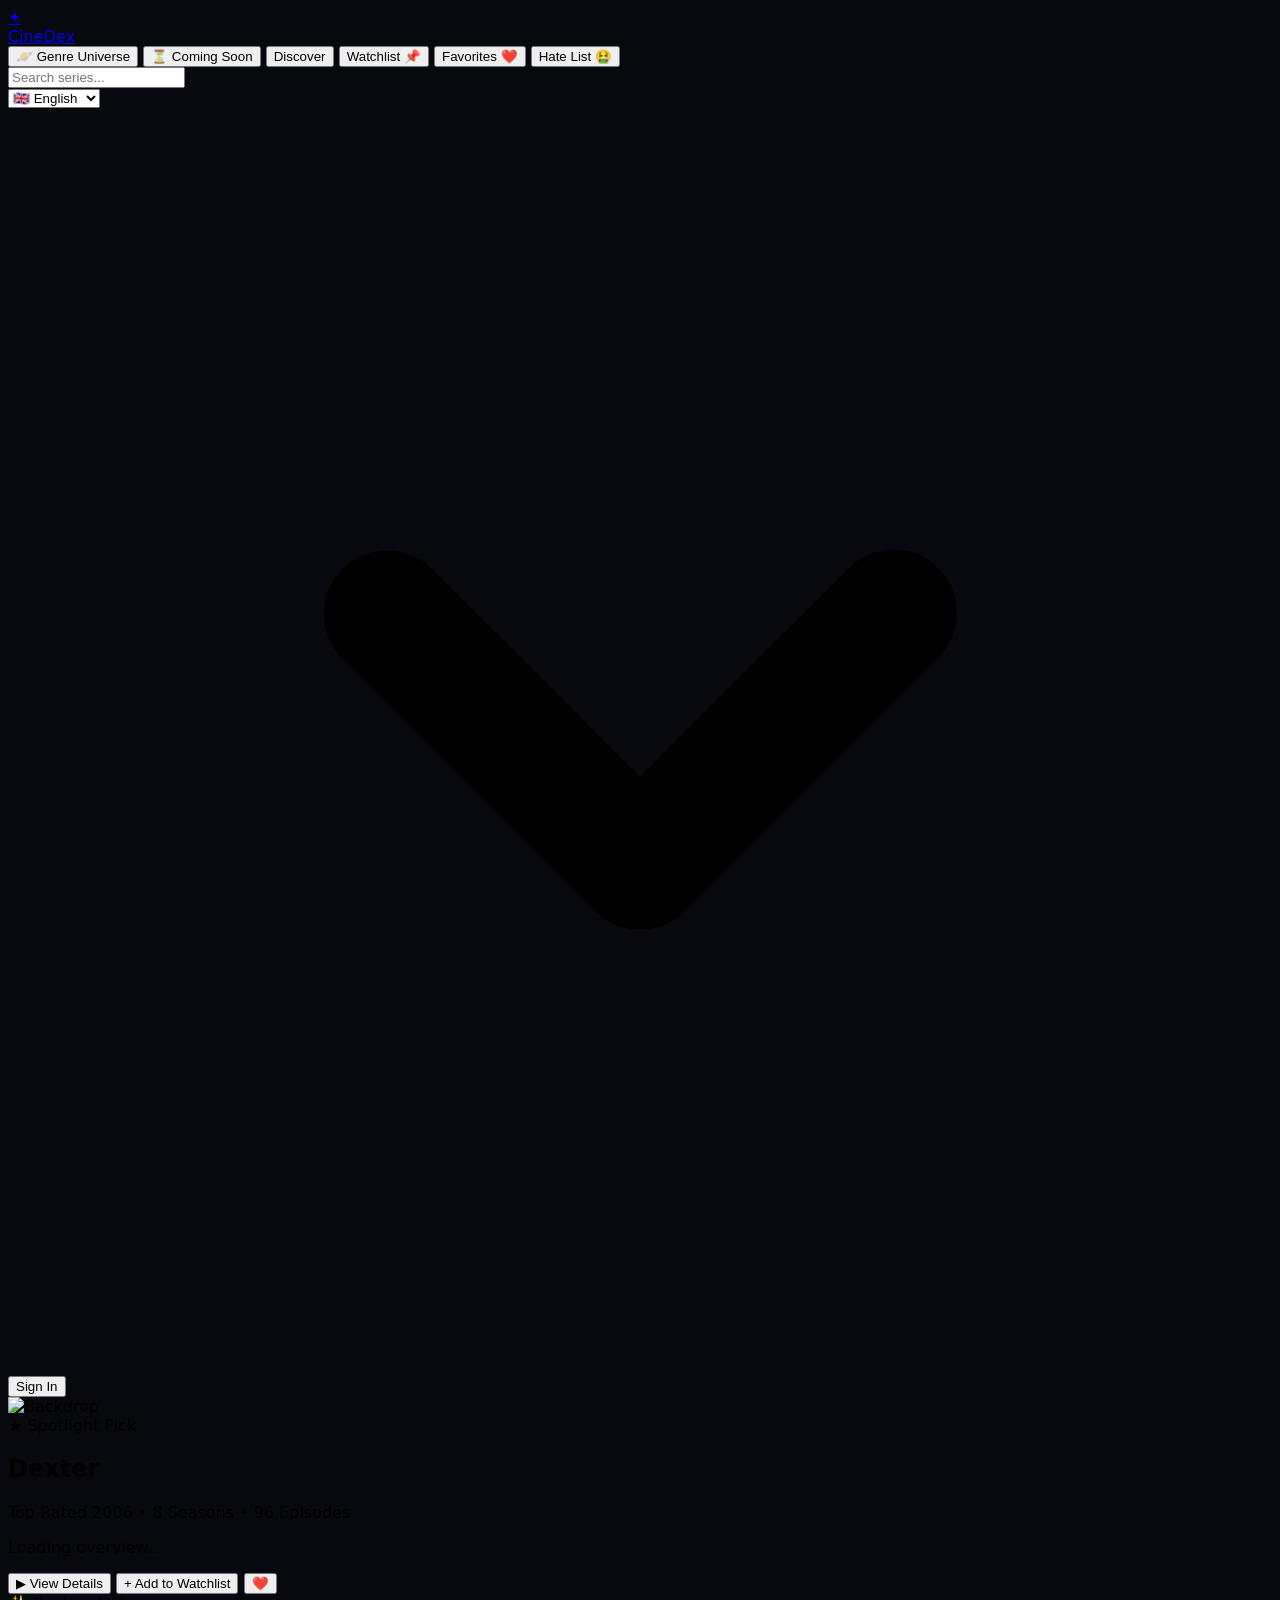
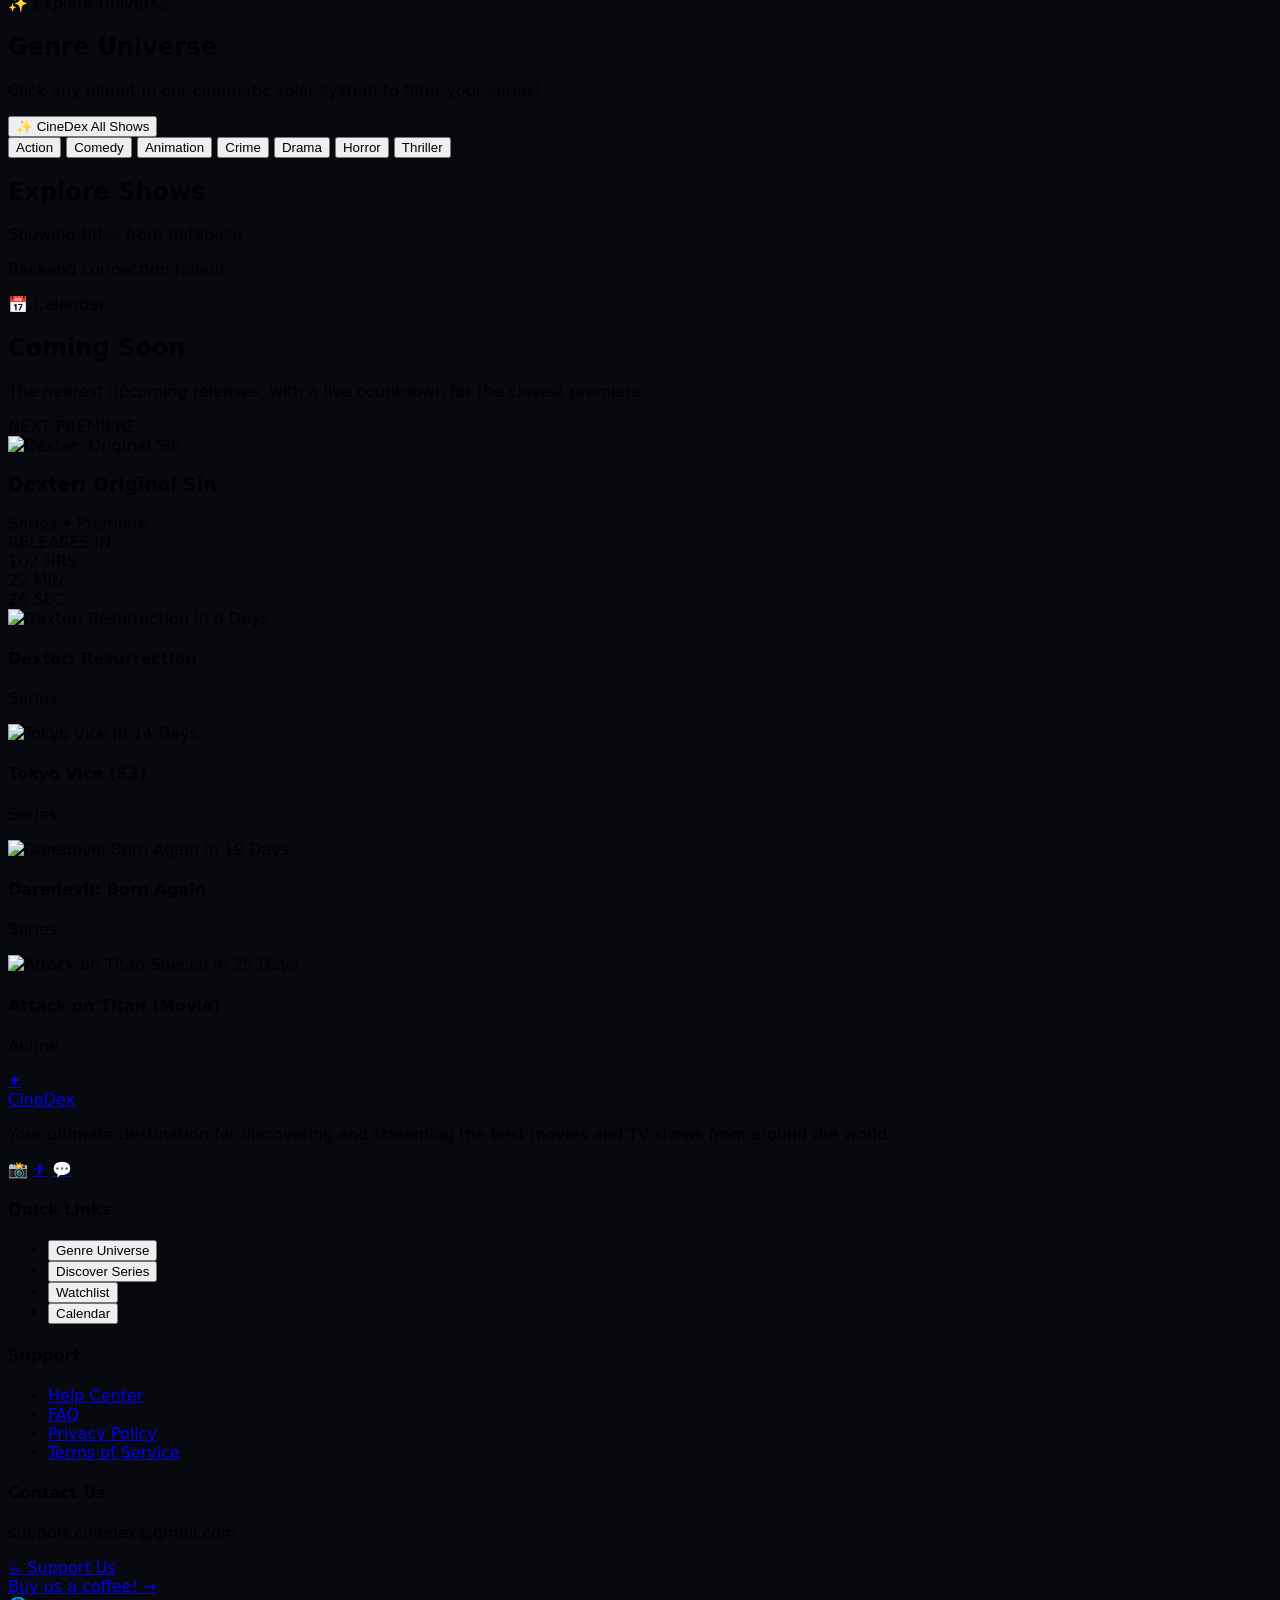
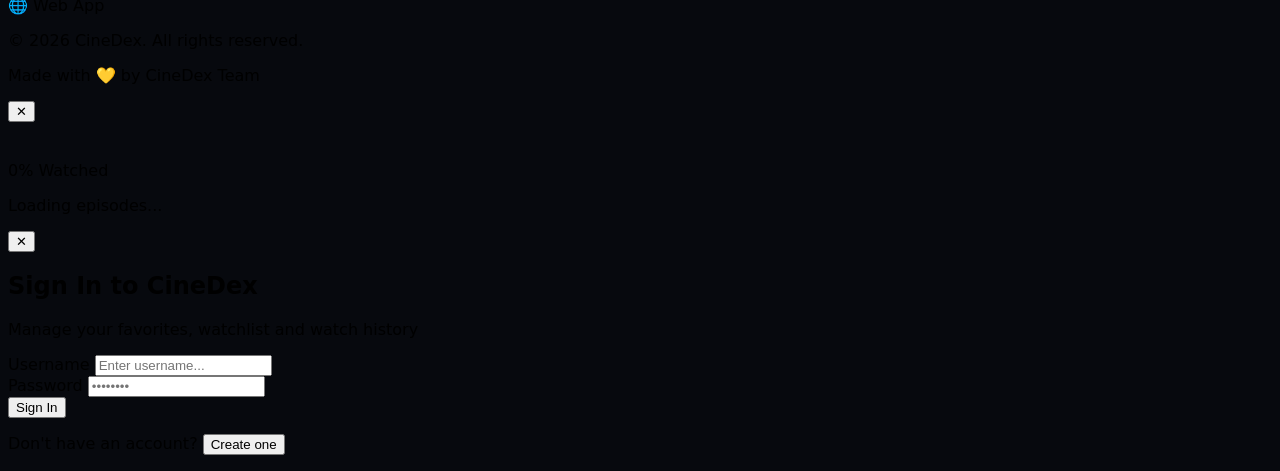
==== frontend/index.html @ a92cd586 "feat: complete k8s infrastructure, nginx reverse-proxy, and ci/cd pipeline" ====
<!DOCTYPE html>
<html lang="en" dir="ltr">
<head>
  <meta charset="UTF-8">
  <meta name="viewport" content="width=device-width, initial-scale=1.0">
  <title>CineDex - TV Series Tracker</title>
  <link rel="stylesheet" href="style.css">
  <script src="https://cdn.tailwindcss.com"></script>
</head>
<body class="bg-[#07090e] text-slate-100 min-h-screen">

  <!-- ۱. نوبار بالای صفحه -->
  <header class="fixed top-0 left-0 right-0 z-50 bg-[#07090e]/85 backdrop-blur-md border-b border-white/5 px-6 py-3.5">
    <div class="max-w-7xl mx-auto flex items-center justify-between gap-4">
      
      <div class="flex items-center gap-8">
        <a href="#" class="text-2xl font-black tracking-tight text-white flex items-center gap-2">
          <div class="w-8 h-8 rounded-full bg-gradient-to-tr from-amber-500 to-indigo-600 flex items-center justify-center shadow-lg shadow-amber-500/20">
            <span class="text-sm">✦</span>
          </div>
          CineDex
        </a>

        <nav class="hidden md:flex items-center gap-6 text-sm font-medium text-slate-400">
          <button onclick="scrollToUniverse()" class="hover:text-amber-400 flex items-center gap-1.5 transition">
            <span>🪐</span> <span data-i18n="nav_genres">Genre Universe</span>
          </button>
          <button onclick="scrollToUpcoming()" class="hover:text-amber-400 flex items-center gap-1.5 transition">
            <span>⏳</span> <span data-i18n="nav_upcoming">Coming Soon</span>
          </button>
          <button onclick="setTab('all')" class="hover:text-white transition" data-i18n="nav_discover">Discover</button>
          <button onclick="setTab('watchlist')" class="hover:text-white transition" data-i18n="nav_watchlist">Watchlist 📌</button>
          <button onclick="setTab('favorite')" class="hover:text-white transition" data-i18n="nav_favorites">Favorites ❤️</button>
          <button onclick="setTab('hate')" class="hover:text-white transition" data-i18n="nav_hate">Hate List 🤮</button>
        </nav>
      </div>

      <div class="flex items-center gap-3 sm:gap-4">
        <div class="w-32 sm:w-48 lg:w-56">
          <input 
            id="search-input" 
            type="text" 
            placeholder="Search series..." 
            data-i18n-placeholder="search_placeholder"
            class="w-full px-3.5 py-1.5 bg-white/5 border border-white/10 rounded-xl text-xs sm:text-sm focus:outline-none focus:border-indigo-500 text-white placeholder-slate-500 transition"
          />
        </div>

        <div class="relative">
          <select id="lang-select" onchange="changeLanguage(this.value)" class="appearance-none bg-white/5 border border-white/10 hover:border-white/20 text-slate-200 text-xs sm:text-sm font-medium py-2 pl-3 pr-7 rounded-xl focus:outline-none cursor-pointer transition">
            <option value="en" class="bg-[#0f131c] text-white">🇬🇧 English</option>
            <option value="fa" class="bg-[#0f131c] text-white">🇮🇷 فارسی</option>
            <option value="de" class="bg-[#0f131c] text-white">🇩🇪 Deutsch</option>
            <option value="ja" class="bg-[#0f131c] text-white">🇯🇵 日本語</option>
          </select>
          <div class="pointer-events-none absolute inset-y-0 right-0 flex items-center px-2 text-slate-400">
            <svg class="fill-current h-3 w-3" viewBox="0 0 20 20"><path d="M5.293 7.293a1 1 0 011.414 0L10 10.586l3.293-3.293a1 1 0 111.414 1.414l-4 4a1 1 0 01-1.414 0l-4-4a1 1 0 010-1.414z"/></svg>
          </div>
        </div>

        <div id="auth-section">
          <button onclick="openAuthModal()" id="login-btn" class="px-4 py-2 bg-gradient-to-r from-amber-500 to-amber-600 hover:from-amber-400 hover:to-amber-500 text-slate-950 font-bold rounded-xl text-xs sm:text-sm transition shadow-lg shadow-amber-500/20" data-i18n="btn_signin">
            Sign In
          </button>
        </div>
      </div>

    </div>
  </header>

  <!-- ۲. بنر هیرو سینمایی با اسلایدر خودکار -->
  <section id="hero-section" class="relative h-[80vh] min-h-[580px] w-full flex items-end pb-16 px-6 overflow-hidden pt-20">
    <div class="absolute inset-0 -z-10">
      <img id="hero-bg" src="" alt="Backdrop" class="w-full h-full object-cover object-top opacity-40 scale-105 transition-all duration-700 ease-in-out">
      <div class="absolute inset-0 bg-gradient-to-t from-[#07090e] via-[#07090e]/60 to-transparent"></div>
      <div class="absolute inset-0 bg-gradient-to-r from-[#07090e] via-[#07090e]/40 to-transparent"></div>
    </div>

    <div class="max-w-7xl mx-auto w-full">
      <div class="max-w-2xl space-y-4">
        <div class="inline-flex items-center gap-2 px-3 py-1 rounded-full bg-amber-500/10 border border-amber-500/20 text-amber-400 text-xs font-semibold uppercase tracking-wider">
          ★ Spotlight Pick
        </div>

        <h1 id="hero-title" class="text-4xl sm:text-6xl font-black tracking-tight text-white drop-shadow-md">
          Dexter
        </h1>

        <div class="flex flex-wrap items-center gap-3 text-xs sm:text-sm text-slate-300 font-medium">
          <span id="hero-badge" class="px-2 py-0.5 rounded bg-emerald-500/20 text-emerald-400 border border-emerald-500/30 font-bold">Top Rated</span>
          <span id="hero-year">2006</span>
          <span>•</span>
          <span id="hero-seasons">8 Seasons</span>
          <span>•</span>
          <span id="hero-episodes">96 Episodes</span>
        </div>

        <p id="hero-desc" class="text-slate-300 text-sm sm:text-base line-clamp-3 leading-relaxed">
          Loading overview...
        </p>

        <div class="flex items-center gap-3 pt-2">
          <button id="hero-details-btn" onclick="openHeroDetails()" class="flex items-center gap-2 px-6 py-3 rounded-xl bg-indigo-600 hover:bg-indigo-500 text-white font-semibold text-sm transition shadow-lg shadow-indigo-600/30" data-i18n="hero_details">
            ▶ View Details
          </button>
          <button id="hero-watch-btn" onclick="toggleHeroAction('watchlist')" class="flex items-center gap-2 px-5 py-3 rounded-xl bg-white/5 border border-white/10 hover:bg-white/10 text-white text-sm font-semibold transition" data-i18n="hero_add_watchlist">
            + Add to Watchlist
          </button>
          <button id="hero-fav-btn" onclick="toggleHeroAction('favorite')" class="flex items-center gap-2 px-4 py-3 rounded-xl bg-white/5 border border-white/10 hover:bg-white/10 text-white text-sm font-semibold transition">
            ❤️
          </button>
        </div>
      </div>
    </div>
  </section>

  <!-- ۳. منظومه ژانرها (CineNest Genre Universe) -->
  <section id="genre-universe-section" class="py-16 px-6 relative overflow-hidden bg-gradient-to-b from-transparent via-[#05070b] to-transparent">
    <div class="max-w-7xl mx-auto text-center mb-8">
      <div class="inline-flex items-center gap-2 px-3 py-1 rounded-full bg-indigo-500/10 border border-indigo-500/20 text-indigo-400 text-xs font-semibold uppercase mb-2">
        <span>✨</span> Explore Universe
      </div>
      <h2 class="text-2xl sm:text-3xl font-black text-white" data-i18n="universe_title">Genre Universe</h2>
      <p class="text-xs sm:text-sm text-slate-400 mt-1 max-w-md mx-auto" data-i18n="universe_desc">
        Click any planet in our cinematic solar system to filter your series!
      </p>
    </div>

    <div class="relative w-[340px] h-[340px] sm:w-[540px] sm:h-[540px] mx-auto flex items-center justify-center">
      <div class="absolute w-[180px] h-[180px] sm:w-[260px] sm:h-[260px] rounded-full border border-white/[0.08] pointer-events-none"></div>
      <div class="absolute w-[260px] h-[260px] sm:w-[390px] sm:h-[390px] rounded-full border border-white/[0.08] pointer-events-none"></div>
      <div class="absolute w-[330px] h-[330px] sm:w-[510px] sm:h-[510px] rounded-full border border-white/[0.05] pointer-events-none"></div>

      <button onclick="filterByGenre('all')" class="relative z-20 w-24 h-24 sm:w-36 sm:h-36 rounded-full bg-gradient-to-br from-amber-400 via-orange-500 to-amber-600 flex flex-col items-center justify-center text-slate-950 font-black shadow-[0_0_50px_rgba(245,158,11,0.5)] hover:scale-105 transition cursor-pointer group">
        <span class="text-xl sm:text-2xl">✨</span>
        <span class="text-[10px] sm:text-xs tracking-widest mt-0.5 font-extrabold uppercase">CineDex</span>
        <span class="text-[9px] text-amber-950 font-semibold mt-0.5" data-i18n="planet_all">All Shows</span>
      </button>

      <div class="absolute inset-0 flex items-center justify-center pointer-events-none">
        <button onclick="filterByGenre('Action')" class="planet pointer-events-auto absolute -top-2 sm:top-4 left-1/4 flex flex-col items-center group transition transform hover:scale-125">
          <div class="w-10 h-10 sm:w-14 sm:h-14 rounded-full bg-gradient-to-tr from-rose-700 via-red-500 to-rose-400 shadow-[0_0_20px_rgba(244,63,94,0.6)] border border-rose-300/40"></div>
          <span class="text-[10px] sm:text-xs font-bold text-slate-300 group-hover:text-rose-400 mt-1.5 transition">Action</span>
        </button>

        <button onclick="filterByGenre('Comedy')" class="planet pointer-events-auto absolute top-12 sm:top-20 right-1/4 flex flex-col items-center group transition transform hover:scale-125">
          <div class="w-8 h-8 sm:w-12 sm:h-12 rounded-full bg-gradient-to-tr from-amber-600 via-yellow-400 to-amber-300 shadow-[0_0_20px_rgba(251,191,36,0.6)] border border-yellow-200/40"></div>
          <span class="text-[10px] sm:text-xs font-bold text-slate-300 group-hover:text-yellow-400 mt-1.5 transition">Comedy</span>
        </button>

        <button onclick="filterByGenre('Animation')" class="planet pointer-events-auto absolute top-2 sm:top-8 right-8 sm:right-16 flex flex-col items-center group transition transform hover:scale-125">
          <div class="w-9 h-9 sm:w-13 sm:h-13 rounded-full bg-gradient-to-tr from-teal-700 via-cyan-400 to-teal-300 shadow-[0_0_20px_rgba(45,212,191,0.6)] border border-cyan-200/40"></div>
          <span class="text-[10px] sm:text-xs font-bold text-slate-300 group-hover:text-cyan-400 mt-1.5 transition">Animation</span>
        </button>

        <button onclick="filterByGenre('Crime')" class="planet pointer-events-auto absolute top-1/2 -left-3 sm:left-6 -translate-y-1/2 flex flex-col items-center group transition transform hover:scale-125">
          <div class="w-8 h-8 sm:w-12 sm:h-12 rounded-full bg-gradient-to-tr from-slate-700 via-slate-400 to-blue-300 shadow-[0_0_20px_rgba(148,163,184,0.5)] border border-slate-200/40"></div>
          <span class="text-[10px] sm:text-xs font-bold text-slate-300 group-hover:text-slate-200 mt-1.5 transition">Crime</span>
        </button>

        <button onclick="filterByGenre('Drama')" class="planet pointer-events-auto absolute bottom-12 sm:bottom-16 left-6 sm:left-14 flex flex-col items-center group transition transform hover:scale-125">
          <div class="w-11 h-11 sm:w-16 sm:h-16 rounded-full bg-gradient-to-tr from-purple-800 via-fuchsia-600 to-indigo-400 shadow-[0_0_25px_rgba(192,132,252,0.6)] border border-purple-300/40"></div>
          <span class="text-[10px] sm:text-xs font-bold text-slate-300 group-hover:text-fuchsia-400 mt-1.5 transition">Drama</span>
        </button>

        <button onclick="filterByGenre('Horror')" class="planet pointer-events-auto absolute top-1/2 -right-3 sm:right-6 -translate-y-1/2 flex flex-col items-center group transition transform hover:scale-125">
          <div class="w-8 h-8 sm:w-12 sm:h-12 rounded-full bg-gradient-to-tr from-emerald-800 via-emerald-500 to-green-300 shadow-[0_0_20px_rgba(52,211,153,0.6)] border border-emerald-200/40"></div>
          <span class="text-[10px] sm:text-xs font-bold text-slate-300 group-hover:text-emerald-400 mt-1.5 transition">Horror</span>
        </button>

        <button onclick="filterByGenre('Thriller')" class="planet pointer-events-auto absolute bottom-4 sm:bottom-6 right-24 sm:right-32 flex flex-col items-center group transition transform hover:scale-125">
          <div class="w-9 h-9 sm:w-13 sm:h-13 rounded-full bg-gradient-to-tr from-orange-800 via-orange-600 to-amber-500 shadow-[0_0_20px_rgba(249,115,22,0.6)] border border-orange-300/40"></div>
          <span class="text-[10px] sm:text-xs font-bold text-slate-300 group-hover:text-orange-400 mt-1.5 transition">Thriller</span>
        </button>
      </div>
    </div>
  </section>

  <!-- ۴. گرید کاتالوگ سریال‌ها -->
  <main id="catalog-section" class="max-w-7xl mx-auto px-6 pb-20">
    <div class="flex items-center justify-between mb-8">
      <div>
        <h2 id="grid-heading" class="text-xl sm:text-2xl font-bold text-white tracking-tight" data-i18n="grid_explore">Explore Shows</h2>
        <p id="grid-subheading" class="text-xs sm:text-sm text-slate-400 mt-1" data-i18n="grid_sub">Showing titles from database</p>
      </div>
      <div id="active-genre-badge" class="hidden px-3 py-1 rounded-full bg-amber-500/20 text-amber-400 text-xs font-bold border border-amber-500/30"></div>
    </div>

    <div id="shows-grid" class="grid grid-cols-2 sm:grid-cols-3 md:grid-cols-4 lg:grid-cols-6 gap-4 sm:gap-6">
      <p class="col-span-full text-center text-slate-500 py-12">Loading series...</p>
    </div>
  </main>

  <!-- ۵. بخش اختصاصی اکران‌های آینده و شمارش معکوس زنده با تصاویر معتبر و فعال -->
  <section id="upcoming-section" class="py-16 px-6 border-t border-white/5 bg-[#090c12]">
    <div class="max-w-7xl mx-auto">
      
      <div class="mb-8">
        <div class="inline-flex items-center gap-2 px-3 py-1 rounded-full bg-amber-500/10 border border-amber-500/20 text-amber-400 text-xs font-semibold uppercase mb-2">
          <span>📅</span> Calendar
        </div>
        <h2 class="text-2xl sm:text-3xl font-black text-white" data-i18n="calendar_title">Coming Soon</h2>
        <p class="text-xs sm:text-sm text-slate-400 mt-1" data-i18n="calendar_desc">
          The nearest upcoming releases, with a live countdown for the closest premiere.
        </p>
      </div>

      <div class="grid grid-cols-1 lg:grid-cols-12 gap-8 items-center">
        
        <!-- کارت بزرگ شمارش معکوس زنده (Premiere) -->
        <div class="lg:col-span-5 bg-[#0e131d] border border-white/10 rounded-3xl p-6 sm:p-8 shadow-2xl relative overflow-hidden">
          <div class="text-[11px] font-black uppercase tracking-widest text-amber-400 mb-4" data-i18n="next_premiere">
            NEXT PREMIERE
          </div>

          <div class="flex items-center gap-5">
            <div class="relative w-24 h-36 rounded-2xl overflow-hidden shadow-lg border border-white/10 shrink-0 bg-slate-800">
              <img 
                src="https://static.tvmaze.com/uploads/images/medium_portrait/367/918731.jpg" 
                alt="Dexter: Original Sin" 
                class="w-full h-full object-cover"
              >
            </div>
            <div>
              <h3 class="text-xl sm:text-2xl font-black text-white">Dexter: Original Sin</h3>
              <div class="inline-block mt-2 px-2.5 py-1 rounded-lg bg-amber-500/10 border border-amber-500/20 text-xs font-semibold text-amber-400">
                Series • Premiere
              </div>
            </div>
          </div>

          <div class="mt-8 pt-6 border-t border-white/5">
            <span class="text-[11px] font-bold text-slate-400 uppercase tracking-wider block mb-3" data-i18n="releases_in">
              RELEASES IN
            </span>

            <div class="grid grid-cols-3 gap-3 text-center">
              <div class="bg-[#141b27] border border-white/5 rounded-2xl py-3">
                <span id="countdown-hours" class="text-2xl sm:text-3xl font-black text-white block">102</span>
                <span class="text-[10px] text-slate-400 uppercase font-semibold">HRS</span>
              </div>
              <div class="bg-[#141b27] border border-white/5 rounded-2xl py-3">
                <span id="countdown-mins" class="text-2xl sm:text-3xl font-black text-white block">21</span>
                <span class="text-[10px] text-slate-400 uppercase font-semibold">MIN</span>
              </div>
              <div class="bg-[#141b27] border border-white/5 rounded-2xl py-3">
                <span id="countdown-secs" class="text-2xl sm:text-3xl font-black text-white block">45</span>
                <span class="text-[10px] text-slate-400 uppercase font-semibold">SEC</span>
              </div>
            </div>
          </div>
        </div>

        <!-- کارت‌های عناوین آینده با پوسترهای فعال -->
        <div class="lg:col-span-7 grid grid-cols-2 sm:grid-cols-4 gap-4">
          
          <!-- کارت ۱: Dexter Resurrection -->
          <div class="group relative bg-[#0e131d] border border-white/5 rounded-2xl overflow-hidden hover:border-amber-500/50 transition duration-300">
            <div class="relative aspect-[2/3] overflow-hidden bg-slate-900">
              <img 
                src="https://static.tvmaze.com/uploads/images/medium_portrait/498/1246142.jpg" 
                alt="Dexter: Resurrection"
                class="w-full h-full object-cover group-hover:scale-105 transition duration-500"
              >
              <span class="absolute top-2 left-2 px-2 py-0.5 rounded-md bg-amber-500 text-slate-950 font-black text-[10px] shadow">In 8 Days</span>
            </div>
            <div class="p-3">
              <h4 class="text-xs font-bold text-white truncate">Dexter: Resurrection</h4>
              <p class="text-[10px] text-slate-400 mt-0.5">Series</p>
            </div>
          </div>

          <!-- کارت ۲: Tokyo Vice -->
          <div class="group relative bg-[#0e131d] border border-white/5 rounded-2xl overflow-hidden hover:border-amber-500/50 transition duration-300">
            <div class="relative aspect-[2/3] overflow-hidden bg-slate-900">
              <img 
                src="https://static.tvmaze.com/uploads/images/medium_portrait/403/1009087.jpg" 
                alt="Tokyo Vice"
                class="w-full h-full object-cover group-hover:scale-105 transition duration-500"
              >
              <span class="absolute top-2 left-2 px-2 py-0.5 rounded-md bg-white/10 backdrop-blur-md border border-white/10 text-white font-black text-[10px]">In 14 Days</span>
            </div>
            <div class="p-3">
              <h4 class="text-xs font-bold text-white truncate">Tokyo Vice (S3)</h4>
              <p class="text-[10px] text-slate-400 mt-0.5">Series</p>
            </div>
          </div>

          <!-- کارت ۳: Daredevil -->
          <div class="group relative bg-[#0e131d] border border-white/5 rounded-2xl overflow-hidden hover:border-amber-500/50 transition duration-300">
            <div class="relative aspect-[2/3] overflow-hidden bg-slate-900">
              <img 
                src="https://static.tvmaze.com/uploads/images/medium_portrait/494/1236140.jpg" 
                alt="Daredevil: Born Again"
                class="w-full h-full object-cover group-hover:scale-105 transition duration-500"
              >
              <span class="absolute top-2 left-2 px-2 py-0.5 rounded-md bg-white/10 backdrop-blur-md border border-white/10 text-white font-black text-[10px]">In 19 Days</span>
            </div>
            <div class="p-3">
              <h4 class="text-xs font-bold text-white truncate">Daredevil: Born Again</h4>
              <p class="text-[10px] text-slate-400 mt-0.5">Series</p>
            </div>
          </div>

          <!-- کارت ۴: Attack on Titan -->
          <div class="group relative bg-[#0e131d] border border-white/5 rounded-2xl overflow-hidden hover:border-amber-500/50 transition duration-300">
            <div class="relative aspect-[2/3] overflow-hidden bg-slate-900">
              <img 
                src="https://static.tvmaze.com/uploads/images/medium_portrait/1/4089.jpg" 
                alt="Attack on Titan Special"
                class="w-full h-full object-cover group-hover:scale-105 transition duration-500"
              >
              <span class="absolute top-2 left-2 px-2 py-0.5 rounded-md bg-white/10 backdrop-blur-md border border-white/10 text-white font-black text-[10px]">In 25 Days</span>
            </div>
            <div class="p-3">
              <h4 class="text-xs font-bold text-white truncate">Attack on Titan (Movie)</h4>
              <p class="text-[10px] text-slate-400 mt-0.5">Anime</p>
            </div>
          </div>

        </div>

      </div>
    </div>
  </section>

  <!-- ۶. فوتر سینمایی مدرن شبیه CineNest -->
  <footer class="bg-[#05070a] border-t border-white/5 pt-16 pb-12 px-6">
    <div class="max-w-7xl mx-auto">
      
      <div class="grid grid-cols-1 md:grid-cols-2 lg:grid-cols-5 gap-10 pb-12 border-b border-white/5">
        
        <div class="lg:col-span-2 space-y-4">
          <a href="#" class="text-2xl font-black tracking-tight text-white flex items-center gap-2">
            <div class="w-9 h-9 rounded-full bg-gradient-to-tr from-amber-500 to-indigo-600 flex items-center justify-center shadow-lg shadow-amber-500/20">
              <span class="text-sm">✦</span>
            </div>
            CineDex
          </a>
          <p class="text-xs sm:text-sm text-slate-400 leading-relaxed max-w-sm" data-i18n="footer_bio">
            Your ultimate destination for discovering and streaming the best movies and TV shows from around the world.
          </p>

          <div class="flex items-center gap-3 pt-2">
            <a href="#" class="w-9 h-9 rounded-xl bg-white/5 border border-white/10 flex items-center justify-center text-slate-400 hover:text-white hover:bg-white/10 transition">📸</a>
            <a href="#" class="w-9 h-9 rounded-xl bg-white/5 border border-white/10 flex items-center justify-center text-slate-400 hover:text-white hover:bg-white/10 transition">✈️</a>
            <a href="#" class="w-9 h-9 rounded-xl bg-white/5 border border-white/10 flex items-center justify-center text-slate-400 hover:text-white hover:bg-white/10 transition">💬</a>
          </div>
        </div>

        <div>
          <h4 class="text-xs font-bold text-amber-400 uppercase tracking-wider mb-4" data-i18n="quick_links">Quick Links</h4>
          <ul class="space-y-2.5 text-xs text-slate-400">
            <li><button onclick="scrollToUniverse()" class="hover:text-white transition">Genre Universe</button></li>
            <li><button onclick="setTab('all')" class="hover:text-white transition">Discover Series</button></li>
            <li><button onclick="setTab('watchlist')" class="hover:text-white transition">Watchlist</button></li>
            <li><button onclick="scrollToUpcoming()" class="hover:text-white transition">Calendar</button></li>
          </ul>
        </div>

        <div>
          <h4 class="text-xs font-bold text-amber-400 uppercase tracking-wider mb-4" data-i18n="support_links">Support</h4>
          <ul class="space-y-2.5 text-xs text-slate-400">
            <li><a href="#" class="hover:text-white transition">Help Center</a></li>
            <li><a href="#" class="hover:text-white transition">FAQ</a></li>
            <li><a href="#" class="hover:text-white transition">Privacy Policy</a></li>
            <li><a href="#" class="hover:text-white transition">Terms of Service</a></li>
          </ul>
        </div>

        <div class="space-y-4">
          <h4 class="text-xs font-bold text-amber-400 uppercase tracking-wider" data-i18n="contact_us">Contact Us</h4>
          <p class="text-xs text-slate-400">support.cinedex@gmail.com</p>

          <a href="#" class="inline-flex items-center justify-between w-full px-4 py-3 rounded-2xl bg-[#f59e0b] hover:bg-[#d97706] text-slate-950 font-bold text-xs transition shadow-lg shadow-amber-500/20 group">
            <span class="flex items-center gap-2">
              <span class="text-base">☕</span>
              <span>Support Us<br><span class="text-[10px] font-normal opacity-80">Buy us a coffee!</span></span>
            </span>
            <span class="group-hover:translate-x-1 transition">→</span>
          </a>

          <div class="pt-2">
            <span class="inline-flex items-center gap-1.5 px-3 py-1 rounded-xl bg-white/5 border border-white/5 text-[11px] text-slate-400 font-medium">
              🌐 Web App
            </span>
          </div>
        </div>

      </div>

      <div class="pt-8 flex flex-col sm:flex-row items-center justify-between gap-4 text-xs text-slate-500">
        <p>© 2026 CineDex. All rights reserved.</p>
        <p>Made with <span class="text-amber-400">💛</span> by CineDex Team</p>
      </div>

    </div>
  </footer>

  <!-- مودال جزئیات اپیزودها -->
  <div id="details-modal" class="fixed inset-0 z-50 bg-black/85 flex items-center justify-center p-4 hidden backdrop-blur-md">
    <div class="bg-[#0c1017] border border-white/10 rounded-2xl max-w-3xl w-full max-h-[90vh] flex flex-col overflow-hidden shadow-2xl relative">
      <button onclick="closeDetailsModal()" class="absolute top-4 right-4 z-20 w-8 h-8 rounded-full bg-black/60 border border-white/10 flex items-center justify-center text-slate-300 hover:text-white transition">✕</button>

      <div class="relative p-6 border-b border-white/5 bg-gradient-to-b from-white/[0.03] to-transparent flex gap-5 items-center">
        <img id="modal-poster" src="" class="w-20 h-28 object-cover rounded-xl shadow-lg border border-white/10 shrink-0">
        <div class="flex-1 min-w-0">
          <div class="flex items-center gap-2">
            <h2 id="modal-title" class="text-xl sm:text-2xl font-bold text-white truncate"></h2>
            <span id="modal-rating" class="text-xs px-2 py-0.5 rounded-lg bg-amber-500/20 text-amber-400 border border-amber-500/30 font-bold"></span>
          </div>
          <p id="modal-overview" class="text-xs text-slate-400 mt-2 line-clamp-2"></p>
          
          <div class="mt-3 flex items-center gap-3">
            <div class="flex-1 bg-white/5 h-2 rounded-full overflow-hidden border border-white/5">
              <div id="modal-progress-bar" class="bg-indigo-500 h-full w-0 transition-all duration-500"></div>
            </div>
            <span id="modal-progress-text" class="text-xs text-indigo-400 font-semibold shrink-0">0% Watched</span>
          </div>
        </div>
      </div>

      <div id="modal-seasons-tabs" class="flex items-center gap-2 px-6 py-3 border-b border-white/5 overflow-x-auto text-xs"></div>
      <div id="modal-episodes-list" class="flex-1 overflow-y-auto p-6 space-y-2.5">
        <p class="text-center text-xs text-slate-500 py-8">Loading episodes...</p>
      </div>
    </div>
  </div>

  <!-- مودال ورود و ثبت نام -->
  <div id="auth-modal" class="fixed inset-0 z-50 bg-black/80 flex items-center justify-center p-4 hidden backdrop-blur-sm">
    <div class="bg-[#0f131c] border border-white/10 rounded-2xl max-w-md w-full p-8 relative shadow-2xl">
      <button onclick="closeAuthModal()" class="absolute right-4 top-4 text-slate-400 hover:text-white text-lg">✕</button>
      
      <h2 id="auth-title" class="text-2xl font-bold text-white mb-2" data-i18n="auth_login_title">Sign In to CineDex</h2>
      <p id="auth-subtitle" class="text-xs text-slate-400 mb-6" data-i18n="auth_login_sub">Manage your favorites, watchlist and watch history</p>

      <div class="space-y-4">
        <div>
          <label class="block text-xs font-semibold text-slate-300 mb-1" data-i18n="auth_user">Username</label>
          <input id="auth-username" type="text" placeholder="Enter username..." class="w-full px-4 py-2.5 bg-white/5 border border-white/10 rounded-xl text-sm focus:outline-none focus:border-indigo-500 text-white placeholder-slate-500">
        </div>
        <div>
          <label class="block text-xs font-semibold text-slate-300 mb-1" data-i18n="auth_pass">Password</label>
          <input id="auth-password" type="password" placeholder="••••••••" class="w-full px-4 py-2.5 bg-white/5 border border-white/10 rounded-xl text-sm focus:outline-none focus:border-indigo-500 text-white placeholder-slate-500">
        </div>

        <button onclick="submitAuth()" id="auth-submit-btn" class="w-full py-3 bg-gradient-to-r from-amber-500 to-amber-600 hover:from-amber-400 hover:to-amber-500 text-slate-950 font-bold rounded-xl text-sm transition mt-2 shadow-lg shadow-amber-500/20" data-i18n="btn_signin">
          Sign In
        </button>

        <p class="text-center text-xs text-slate-400 mt-4">
          <span id="auth-switch-text" data-i18n="auth_no_account">Don't have an account?</span>
          <button onclick="toggleAuthMode()" id="auth-switch-btn" class="text-amber-400 font-semibold hover:underline ml-1" data-i18n="auth_create_one">Create one</button>
        </p>
      </div>
    </div>
  </div>

  <script src="app.js"></script>
</body>
</html>
---- frontend/style.css ----
body {
  font-family: system-ui, -apple-system, BlinkMacSystemFont, 'Segoe UI', Roboto, Oxygen, Ubuntu, Cantarell, sans-serif;
  background-color: #07090e;
  overflow-x: hidden;
}

::-webkit-scrollbar {
  width: 8px;
}
::-webkit-scrollbar-track {
  background: #07090e;
}
::-webkit-scrollbar-thumb {
  background: #1e293b;
  border-radius: 4px;
}
::-webkit-scrollbar-thumb:hover {
  background: #334155;
}

.fade-in {
  animation: fadeIn 0.4s ease-in-out;
}

@keyframes fadeIn {
  from {
    opacity: 0;
    transform: translateY(8px);
  }
  to {
    opacity: 1;
    transform: translateY(0);
  }
}
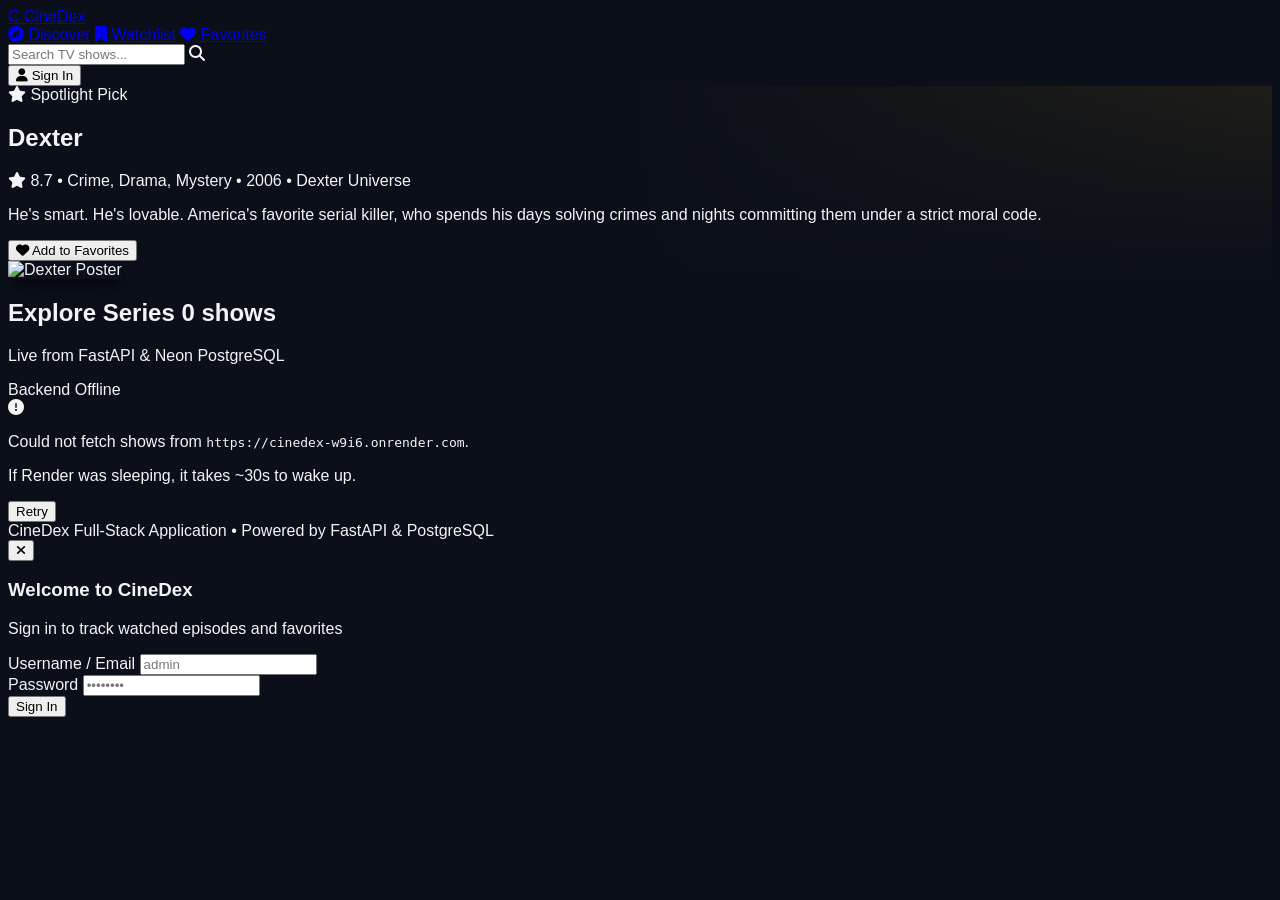
==== commit b78fac97: "Update fmt.Println message from 'Hello' to 'Goodbye'" ====
--- a/frontend/index.html
+++ b/frontend/index.html
@@ -1,462 +1,279 @@
 <!DOCTYPE html>
-<html lang="en" dir="ltr">
+<html lang="en">
 <head>
   <meta charset="UTF-8">
   <meta name="viewport" content="width=device-width, initial-scale=1.0">
-  <title>CineDex - TV Series Tracker</title>
-  <link rel="stylesheet" href="style.css">
+  <title>CineDex - Discover & Track TV Shows</title>
   <script src="https://cdn.tailwindcss.com"></script>
+  <link rel="stylesheet" href="https://cdnjs.cloudflare.com/ajax/libs/font-awesome/6.4.0/css/all.min.css">
+  <style>
+    body {
+      background-color: #0b0f19;
+      color: #f3f4f6;
+      font-family: -apple-system, BlinkMacSystemFont, "Segoe UI", Roboto, Helvetica, Arial, sans-serif;
+    }
+    .poster-glow {
+      box-shadow: 0 10px 25px -5px rgba(0, 0, 0, 0.7), 0 8px 10px -6px rgba(0, 0, 0, 0.7);
+    }
+    .hero-bg {
+      background: linear-gradient(180deg, rgba(11,15,25,0.4) 0%, rgba(11,15,25,1) 100%),
+                  radial-gradient(circle at top right, rgba(234,179,8,0.15), transparent 50%);
+    }
+  </style>
 </head>
-<body class="bg-[#07090e] text-slate-100 min-h-screen">
-
-  <!-- ۱. نوبار بالای صفحه -->
-  <header class="fixed top-0 left-0 right-0 z-50 bg-[#07090e]/85 backdrop-blur-md border-b border-white/5 px-6 py-3.5">
-    <div class="max-w-7xl mx-auto flex items-center justify-between gap-4">
-      
+<body class="min-h-screen flex flex-col justify-between selection:bg-amber-500 selection:text-black">
+
+  <header class="border-b border-gray-800/80 sticky top-0 z-40 bg-[#0b0f19]/90 backdrop-blur-md">
+    <div class="max-w-7xl mx-auto px-4 h-16 flex items-center justify-between gap-4">
       <div class="flex items-center gap-8">
-        <a href="#" class="text-2xl font-black tracking-tight text-white flex items-center gap-2">
-          <div class="w-8 h-8 rounded-full bg-gradient-to-tr from-amber-500 to-indigo-600 flex items-center justify-center shadow-lg shadow-amber-500/20">
-            <span class="text-sm">✦</span>
+        <a href="#" class="flex items-center gap-2 text-2xl font-black tracking-wider text-white">
+          <span class="w-8 h-8 rounded-lg bg-amber-500 flex items-center justify-center text-black font-black text-lg shadow-lg shadow-amber-500/20">C</span>
+          Cine<span class="text-amber-400">Dex</span>
+        </a>
+        <nav class="hidden md:flex items-center gap-6 text-sm font-medium text-gray-400">
+          <a href="#" class="text-white hover:text-amber-400 transition-colors"><i class="fa-solid fa-compass mr-1 text-xs"></i> Discover</a>
+          <a href="#watchlist" class="hover:text-amber-400 transition-colors"><i class="fa-solid fa-bookmark mr-1 text-xs"></i> Watchlist</a>
+          <a href="#favorites" class="hover:text-amber-400 transition-colors"><i class="fa-solid fa-heart mr-1 text-xs"></i> Favorites</a>
+        </nav>
+      </div>
+
+      <div class="flex items-center gap-3">
+        <div class="relative hidden sm:block w-64">
+          <input 
+            type="text" 
+            id="searchInput"
+            placeholder="Search TV shows..." 
+            class="w-full bg-gray-900 border border-gray-700/80 rounded-full py-1.5 pl-9 pr-4 text-sm text-gray-200 placeholder-gray-500 focus:outline-none focus:border-amber-500 transition-all"
+            oninput="handleSearch(this.value)"
+          />
+          <i class="fa-solid fa-magnifying-glass absolute left-3 top-2.5 text-xs text-gray-500"></i>
+        </div>
+
+        <button 
+          id="authBtn"
+          onclick="openAuthModal()" 
+          class="bg-amber-500 hover:bg-amber-400 text-black text-sm font-bold px-5 py-2 rounded-full transition-all shadow-md shadow-amber-500/20 flex items-center gap-2 cursor-pointer">
+          <i class="fa-solid fa-user"></i>
+          <span>Sign In</span>
+        </button>
+      </div>
+    </div>
+  </header>
+
+  <section class="hero-bg border-b border-gray-800/60 py-10 px-4">
+    <div class="max-w-7xl mx-auto flex flex-col md:flex-row items-center gap-8">
+      <div class="flex-1 space-y-4">
+        <div class="inline-flex items-center gap-2 px-3 py-1 rounded-full bg-amber-500/10 border border-amber-500/30 text-amber-400 text-xs font-semibold tracking-wider uppercase">
+          <i class="fa-solid fa-star text-[10px]"></i> Spotlight Pick
+        </div>
+        <h1 class="text-4xl sm:text-6xl font-extrabold tracking-tight text-white">Dexter</h1>
+        <div class="flex items-center gap-3 text-xs sm:text-sm text-gray-400 font-medium">
+          <span class="text-amber-400 font-bold flex items-center gap-1"><i class="fa-solid fa-star"></i> 8.7</span>
+          <span>•</span>
+          <span>Crime, Drama, Mystery</span>
+          <span>•</span>
+          <span>2006</span>
+          <span>•</span>
+          <span class="px-2 py-0.5 rounded bg-gray-800 text-gray-300">Dexter Universe</span>
+        </div>
+        <p class="text-gray-300 text-sm sm:text-base leading-relaxed max-w-2xl">
+          He's smart. He's lovable. America's favorite serial killer, who spends his days solving crimes and nights committing them under a strict moral code.
+        </p>
+        <div class="flex items-center gap-3 pt-2">
+          <button onclick="toggleSpotlightFavorite()" class="bg-amber-500 hover:bg-amber-400 text-black px-6 py-2.5 rounded-xl font-bold text-sm transition-all flex items-center gap-2 shadow-lg shadow-amber-500/20 cursor-pointer">
+            <i class="fa-solid fa-heart" id="spotlightHeart"></i> Add to Favorites
+          </button>
+        </div>
+      </div>
+      <div class="w-48 sm:w-60 shrink-0">
+        <img 
+          src="https://m.media-amazon.com/images/M/MV5BNDBhMmFiOGUtNzY4Mi00OGVkLWE5NzctZWI0MDY3YTU4M2IzXkEyXkFqcGc@._V1_SX500.jpg" 
+          alt="Dexter Poster" 
+          class="w-full rounded-2xl poster-glow border border-gray-700/60 object-cover"
+        />
+      </div>
+    </div>
+  </section>
+
+  <main class="max-w-7xl mx-auto px-4 py-10 w-full flex-1">
+    <div class="flex items-center justify-between mb-8 pb-4 border-b border-gray-800 flex-wrap gap-4">
+      <div>
+        <h2 class="text-2xl font-bold tracking-tight text-white flex items-center gap-2">
+          <span>Explore Series</span>
+          <span id="showsCount" class="text-xs bg-gray-800 text-gray-400 font-normal px-2.5 py-0.5 rounded-full">0 shows</span>
+        </h2>
+        <p class="text-xs text-gray-400 mt-1">Live from FastAPI & Neon PostgreSQL</p>
+      </div>
+
+      <div id="backendStatus" class="flex items-center gap-2 text-xs px-3 py-1.5 rounded-full bg-gray-900 border border-gray-800 text-gray-400">
+        <span class="w-2 h-2 rounded-full bg-yellow-400 animate-pulse"></span> Connecting to API...
+      </div>
+    </div>
+
+    <div id="showsGrid" class="grid grid-cols-2 sm:grid-cols-3 md:grid-cols-4 lg:grid-cols-4 gap-6">
+      <div class="h-80 bg-gray-900/60 rounded-2xl animate-pulse border border-gray-800"></div>
+      <div class="h-80 bg-gray-900/60 rounded-2xl animate-pulse border border-gray-800"></div>
+      <div class="h-80 bg-gray-900/60 rounded-2xl animate-pulse border border-gray-800"></div>
+      <div class="h-80 bg-gray-900/60 rounded-2xl animate-pulse border border-gray-800"></div>
+    </div>
+  </main>
+
+  <footer class="border-t border-gray-800/80 bg-gray-950 py-6 text-center text-xs text-gray-500">
+    CineDex Full-Stack Application • Powered by FastAPI & PostgreSQL
+  </footer>
+
+  <div id="authModal" class="fixed inset-0 z-50 bg-black/75 backdrop-blur-sm hidden items-center justify-center p-4">
+    <div class="bg-gray-900 border border-gray-700/80 rounded-2xl max-w-sm w-full p-6 relative shadow-2xl">
+      <button onclick="closeAuthModal()" class="absolute top-4 right-4 text-gray-400 hover:text-white transition-colors cursor-pointer">
+        <i class="fa-solid fa-xmark text-lg"></i>
+      </button>
+
+      <h3 class="text-xl font-bold text-white mb-1">Welcome to CineDex</h3>
+      <p class="text-xs text-gray-400 mb-6">Sign in to track watched episodes and favorites</p>
+
+      <form id="authForm" onsubmit="handleAuthSubmit(event)" class="space-y-4">
+        <div>
+          <label class="block text-xs font-semibold text-gray-300 mb-1">Username / Email</label>
+          <input 
+            type="text" 
+            id="authUsername" 
+            required 
+            class="w-full bg-gray-800 border border-gray-700 rounded-xl px-3.5 py-2.5 text-sm text-white focus:outline-none focus:border-amber-500 transition-all"
+            placeholder="admin"
+          />
+        </div>
+        <div>
+          <label class="block text-xs font-semibold text-gray-300 mb-1">Password</label>
+          <input 
+            type="password" 
+            id="authPassword" 
+            required 
+            class="w-full bg-gray-800 border border-gray-700 rounded-xl px-3.5 py-2.5 text-sm text-white focus:outline-none focus:border-amber-500 transition-all"
+            placeholder="••••••••"
+          />
+        </div>
+        <button 
+          type="submit" 
+          class="w-full bg-amber-500 hover:bg-amber-400 text-black font-bold py-2.5 rounded-xl text-sm transition-all shadow-md shadow-amber-500/20 mt-2 cursor-pointer">
+          Sign In
+        </button>
+      </form>
+    </div>
+  </div>
+
+  <script>
+    const API_BASE = "https://cinedex-w9i6.onrender.com";
+    let allShows = [];
+
+    window.openAuthModal = function() {
+      const modal = document.getElementById("authModal");
+      modal.classList.remove("hidden");
+      modal.classList.add("flex");
+    };
+
+    window.closeAuthModal = function() {
+      const modal = document.getElementById("authModal");
+      modal.classList.add("hidden");
+      modal.classList.remove("flex");
+    };
+
+    document.getElementById("authModal").addEventListener("click", function(e) {
+      if (e.target === this) closeAuthModal();
+    });
+
+    window.handleAuthSubmit = function(e) {
+      e.preventDefault();
+      const user = document.getElementById("authUsername").value;
+      alert(`Welcome, ${user}! Authentication session is active.`);
+      document.getElementById("authBtn").innerHTML = `<i class="fa-solid fa-circle-user text-amber-400"></i> <span>${user}</span>`;
+      closeAuthModal();
+    };
+
+    let isSpotFav = false;
+    window.toggleSpotlightFavorite = function() {
+      isSpotFav = !isSpotFav;
+      const heart = document.getElementById("spotlightHeart");
+      heart.className = isSpotFav ? "fa-solid fa-heart text-red-500" : "fa-solid fa-heart";
+    };
+
+    async function fetchShows() {
+      const statusBadge = document.getElementById("backendStatus");
+      const grid = document.getElementById("showsGrid");
+      const count = document.getElementById("showsCount");
+
+      try {
+        const response = await fetch(`${API_BASE}/shows`);
+        if (!response.ok) throw new Error(`HTTP error! status: ${response.status}`);
+        
+        allShows = await response.json();
+        statusBadge.innerHTML = `<span class="w-2 h-2 rounded-full bg-emerald-500"></span> Neon DB Connected`;
+        count.innerText = `${allShows.length} shows`;
+
+        renderShows(allShows);
+      } catch (err) {
+        console.error("API Fetch Error:", err);
+        statusBadge.innerHTML = `<span class="w-2 h-2 rounded-full bg-red-500"></span> Backend Offline`;
+        grid.innerHTML = `
+          <div class="col-span-full py-12 text-center text-gray-500">
+            <i class="fa-solid fa-circle-exclamation text-3xl text-amber-500/50 mb-3"></i>
+            <p class="text-sm">Could not fetch shows from <code>${API_BASE}</code>.</p>
+            <p class="text-xs text-gray-600 mt-1">If Render was sleeping, it takes ~30s to wake up.</p>
+            <button onclick="fetchShows()" class="mt-4 px-4 py-1.5 bg-gray-800 text-gray-300 hover:text-white rounded-lg text-xs cursor-pointer">Retry</button>
           </div>
-          CineDex
-        </a>
-
-        <nav class="hidden md:flex items-center gap-6 text-sm font-medium text-slate-400">
-          <button onclick="scrollToUniverse()" class="hover:text-amber-400 flex items-center gap-1.5 transition">
-            <span>🪐</span> <span data-i18n="nav_genres">Genre Universe</span>
-          </button>
-          <button onclick="scrollToUpcoming()" class="hover:text-amber-400 flex items-center gap-1.5 transition">
-            <span>⏳</span> <span data-i18n="nav_upcoming">Coming Soon</span>
-          </button>
-          <button onclick="setTab('all')" class="hover:text-white transition" data-i18n="nav_discover">Discover</button>
-          <button onclick="setTab('watchlist')" class="hover:text-white transition" data-i18n="nav_watchlist">Watchlist 📌</button>
-          <button onclick="setTab('favorite')" class="hover:text-white transition" data-i18n="nav_favorites">Favorites ❤️</button>
-          <button onclick="setTab('hate')" class="hover:text-white transition" data-i18n="nav_hate">Hate List 🤮</button>
-        </nav>
-      </div>
-
-      <div class="flex items-center gap-3 sm:gap-4">
-        <div class="w-32 sm:w-48 lg:w-56">
-          <input 
-            id="search-input" 
-            type="text" 
-            placeholder="Search series..." 
-            data-i18n-placeholder="search_placeholder"
-            class="w-full px-3.5 py-1.5 bg-white/5 border border-white/10 rounded-xl text-xs sm:text-sm focus:outline-none focus:border-indigo-500 text-white placeholder-slate-500 transition"
-          />
-        </div>
-
-        <div class="relative">
-          <select id="lang-select" onchange="changeLanguage(this.value)" class="appearance-none bg-white/5 border border-white/10 hover:border-white/20 text-slate-200 text-xs sm:text-sm font-medium py-2 pl-3 pr-7 rounded-xl focus:outline-none cursor-pointer transition">
-            <option value="en" class="bg-[#0f131c] text-white">🇬🇧 English</option>
-            <option value="fa" class="bg-[#0f131c] text-white">🇮🇷 فارسی</option>
-            <option value="de" class="bg-[#0f131c] text-white">🇩🇪 Deutsch</option>
-            <option value="ja" class="bg-[#0f131c] text-white">🇯🇵 日本語</option>
-          </select>
-          <div class="pointer-events-none absolute inset-y-0 right-0 flex items-center px-2 text-slate-400">
-            <svg class="fill-current h-3 w-3" viewBox="0 0 20 20"><path d="M5.293 7.293a1 1 0 011.414 0L10 10.586l3.293-3.293a1 1 0 111.414 1.414l-4 4a1 1 0 01-1.414 0l-4-4a1 1 0 010-1.414z"/></svg>
+        `;
+      }
+    }
+
+    function renderShows(shows) {
+      const grid = document.getElementById("showsGrid");
+      if (!shows || shows.length === 0) {
+        grid.innerHTML = `<div class="col-span-full text-center py-10 text-gray-500 text-sm">No shows found.</div>`;
+        return;
+      }
+
+      grid.innerHTML = shows.map(show => `
+        <div class="group bg-gray-900 border border-gray-800/80 rounded-2xl overflow-hidden hover:border-amber-500/50 transition-all flex flex-col justify-between hover:shadow-xl hover:shadow-black">
+          <div class="relative overflow-hidden aspect-[2/3] bg-gray-950">
+            <img 
+              src="${show.poster_path || 'https://via.placeholder.com/300x450?text=No+Poster'}" 
+              alt="${show.title}" 
+              loading="lazy"
+              class="w-full h-full object-cover group-hover:scale-105 transition-transform duration-300"
+              onerror="this.src='https://via.placeholder.com/300x450?text=CineDex'"
+            />
+            <div class="absolute top-2 right-2 bg-black/80 backdrop-blur-md px-2 py-0.5 rounded-md text-xs font-bold text-amber-400 flex items-center gap-1 border border-amber-500/20">
+              <i class="fa-solid fa-star text-[10px]"></i> ${show.vote_average || 'N/A'}
+            </div>
+            ${show.universe ? `<div class="absolute bottom-2 left-2 bg-black/70 backdrop-blur-sm px-2 py-0.5 rounded text-[10px] text-gray-300 border border-gray-700">${show.universe}</div>` : ''}
           </div>
-        </div>
-
-        <div id="auth-section">
-          <button onclick="openAuthModal()" id="login-btn" class="px-4 py-2 bg-gradient-to-r from-amber-500 to-amber-600 hover:from-amber-400 hover:to-amber-500 text-slate-950 font-bold rounded-xl text-xs sm:text-sm transition shadow-lg shadow-amber-500/20" data-i18n="btn_signin">
-            Sign In
-          </button>
-        </div>
-      </div>
-
-    </div>
-  </header>
-
-  <!-- ۲. بنر هیرو سینمایی با اسلایدر خودکار -->
-  <section id="hero-section" class="relative h-[80vh] min-h-[580px] w-full flex items-end pb-16 px-6 overflow-hidden pt-20">
-    <div class="absolute inset-0 -z-10">
-      <img id="hero-bg" src="" alt="Backdrop" class="w-full h-full object-cover object-top opacity-40 scale-105 transition-all duration-700 ease-in-out">
-      <div class="absolute inset-0 bg-gradient-to-t from-[#07090e] via-[#07090e]/60 to-transparent"></div>
-      <div class="absolute inset-0 bg-gradient-to-r from-[#07090e] via-[#07090e]/40 to-transparent"></div>
-    </div>
-
-    <div class="max-w-7xl mx-auto w-full">
-      <div class="max-w-2xl space-y-4">
-        <div class="inline-flex items-center gap-2 px-3 py-1 rounded-full bg-amber-500/10 border border-amber-500/20 text-amber-400 text-xs font-semibold uppercase tracking-wider">
-          ★ Spotlight Pick
-        </div>
-
-        <h1 id="hero-title" class="text-4xl sm:text-6xl font-black tracking-tight text-white drop-shadow-md">
-          Dexter
-        </h1>
-
-        <div class="flex flex-wrap items-center gap-3 text-xs sm:text-sm text-slate-300 font-medium">
-          <span id="hero-badge" class="px-2 py-0.5 rounded bg-emerald-500/20 text-emerald-400 border border-emerald-500/30 font-bold">Top Rated</span>
-          <span id="hero-year">2006</span>
-          <span>•</span>
-          <span id="hero-seasons">8 Seasons</span>
-          <span>•</span>
-          <span id="hero-episodes">96 Episodes</span>
-        </div>
-
-        <p id="hero-desc" class="text-slate-300 text-sm sm:text-base line-clamp-3 leading-relaxed">
-          Loading overview...
-        </p>
-
-        <div class="flex items-center gap-3 pt-2">
-          <button id="hero-details-btn" onclick="openHeroDetails()" class="flex items-center gap-2 px-6 py-3 rounded-xl bg-indigo-600 hover:bg-indigo-500 text-white font-semibold text-sm transition shadow-lg shadow-indigo-600/30" data-i18n="hero_details">
-            ▶ View Details
-          </button>
-          <button id="hero-watch-btn" onclick="toggleHeroAction('watchlist')" class="flex items-center gap-2 px-5 py-3 rounded-xl bg-white/5 border border-white/10 hover:bg-white/10 text-white text-sm font-semibold transition" data-i18n="hero_add_watchlist">
-            + Add to Watchlist
-          </button>
-          <button id="hero-fav-btn" onclick="toggleHeroAction('favorite')" class="flex items-center gap-2 px-4 py-3 rounded-xl bg-white/5 border border-white/10 hover:bg-white/10 text-white text-sm font-semibold transition">
-            ❤️
-          </button>
-        </div>
-      </div>
-    </div>
-  </section>
-
-  <!-- ۳. منظومه ژانرها (CineNest Genre Universe) -->
-  <section id="genre-universe-section" class="py-16 px-6 relative overflow-hidden bg-gradient-to-b from-transparent via-[#05070b] to-transparent">
-    <div class="max-w-7xl mx-auto text-center mb-8">
-      <div class="inline-flex items-center gap-2 px-3 py-1 rounded-full bg-indigo-500/10 border border-indigo-500/20 text-indigo-400 text-xs font-semibold uppercase mb-2">
-        <span>✨</span> Explore Universe
-      </div>
-      <h2 class="text-2xl sm:text-3xl font-black text-white" data-i18n="universe_title">Genre Universe</h2>
-      <p class="text-xs sm:text-sm text-slate-400 mt-1 max-w-md mx-auto" data-i18n="universe_desc">
-        Click any planet in our cinematic solar system to filter your series!
-      </p>
-    </div>
-
-    <div class="relative w-[340px] h-[340px] sm:w-[540px] sm:h-[540px] mx-auto flex items-center justify-center">
-      <div class="absolute w-[180px] h-[180px] sm:w-[260px] sm:h-[260px] rounded-full border border-white/[0.08] pointer-events-none"></div>
-      <div class="absolute w-[260px] h-[260px] sm:w-[390px] sm:h-[390px] rounded-full border border-white/[0.08] pointer-events-none"></div>
-      <div class="absolute w-[330px] h-[330px] sm:w-[510px] sm:h-[510px] rounded-full border border-white/[0.05] pointer-events-none"></div>
-
-      <button onclick="filterByGenre('all')" class="relative z-20 w-24 h-24 sm:w-36 sm:h-36 rounded-full bg-gradient-to-br from-amber-400 via-orange-500 to-amber-600 flex flex-col items-center justify-center text-slate-950 font-black shadow-[0_0_50px_rgba(245,158,11,0.5)] hover:scale-105 transition cursor-pointer group">
-        <span class="text-xl sm:text-2xl">✨</span>
-        <span class="text-[10px] sm:text-xs tracking-widest mt-0.5 font-extrabold uppercase">CineDex</span>
-        <span class="text-[9px] text-amber-950 font-semibold mt-0.5" data-i18n="planet_all">All Shows</span>
-      </button>
-
-      <div class="absolute inset-0 flex items-center justify-center pointer-events-none">
-        <button onclick="filterByGenre('Action')" class="planet pointer-events-auto absolute -top-2 sm:top-4 left-1/4 flex flex-col items-center group transition transform hover:scale-125">
-          <div class="w-10 h-10 sm:w-14 sm:h-14 rounded-full bg-gradient-to-tr from-rose-700 via-red-500 to-rose-400 shadow-[0_0_20px_rgba(244,63,94,0.6)] border border-rose-300/40"></div>
-          <span class="text-[10px] sm:text-xs font-bold text-slate-300 group-hover:text-rose-400 mt-1.5 transition">Action</span>
-        </button>
-
-        <button onclick="filterByGenre('Comedy')" class="planet pointer-events-auto absolute top-12 sm:top-20 right-1/4 flex flex-col items-center group transition transform hover:scale-125">
-          <div class="w-8 h-8 sm:w-12 sm:h-12 rounded-full bg-gradient-to-tr from-amber-600 via-yellow-400 to-amber-300 shadow-[0_0_20px_rgba(251,191,36,0.6)] border border-yellow-200/40"></div>
-          <span class="text-[10px] sm:text-xs font-bold text-slate-300 group-hover:text-yellow-400 mt-1.5 transition">Comedy</span>
-        </button>
-
-        <button onclick="filterByGenre('Animation')" class="planet pointer-events-auto absolute top-2 sm:top-8 right-8 sm:right-16 flex flex-col items-center group transition transform hover:scale-125">
-          <div class="w-9 h-9 sm:w-13 sm:h-13 rounded-full bg-gradient-to-tr from-teal-700 via-cyan-400 to-teal-300 shadow-[0_0_20px_rgba(45,212,191,0.6)] border border-cyan-200/40"></div>
-          <span class="text-[10px] sm:text-xs font-bold text-slate-300 group-hover:text-cyan-400 mt-1.5 transition">Animation</span>
-        </button>
-
-        <button onclick="filterByGenre('Crime')" class="planet pointer-events-auto absolute top-1/2 -left-3 sm:left-6 -translate-y-1/2 flex flex-col items-center group transition transform hover:scale-125">
-          <div class="w-8 h-8 sm:w-12 sm:h-12 rounded-full bg-gradient-to-tr from-slate-700 via-slate-400 to-blue-300 shadow-[0_0_20px_rgba(148,163,184,0.5)] border border-slate-200/40"></div>
-          <span class="text-[10px] sm:text-xs font-bold text-slate-300 group-hover:text-slate-200 mt-1.5 transition">Crime</span>
-        </button>
-
-        <button onclick="filterByGenre('Drama')" class="planet pointer-events-auto absolute bottom-12 sm:bottom-16 left-6 sm:left-14 flex flex-col items-center group transition transform hover:scale-125">
-          <div class="w-11 h-11 sm:w-16 sm:h-16 rounded-full bg-gradient-to-tr from-purple-800 via-fuchsia-600 to-indigo-400 shadow-[0_0_25px_rgba(192,132,252,0.6)] border border-purple-300/40"></div>
-          <span class="text-[10px] sm:text-xs font-bold text-slate-300 group-hover:text-fuchsia-400 mt-1.5 transition">Drama</span>
-        </button>
-
-        <button onclick="filterByGenre('Horror')" class="planet pointer-events-auto absolute top-1/2 -right-3 sm:right-6 -translate-y-1/2 flex flex-col items-center group transition transform hover:scale-125">
-          <div class="w-8 h-8 sm:w-12 sm:h-12 rounded-full bg-gradient-to-tr from-emerald-800 via-emerald-500 to-green-300 shadow-[0_0_20px_rgba(52,211,153,0.6)] border border-emerald-200/40"></div>
-          <span class="text-[10px] sm:text-xs font-bold text-slate-300 group-hover:text-emerald-400 mt-1.5 transition">Horror</span>
-        </button>
-
-        <button onclick="filterByGenre('Thriller')" class="planet pointer-events-auto absolute bottom-4 sm:bottom-6 right-24 sm:right-32 flex flex-col items-center group transition transform hover:scale-125">
-          <div class="w-9 h-9 sm:w-13 sm:h-13 rounded-full bg-gradient-to-tr from-orange-800 via-orange-600 to-amber-500 shadow-[0_0_20px_rgba(249,115,22,0.6)] border border-orange-300/40"></div>
-          <span class="text-[10px] sm:text-xs font-bold text-slate-300 group-hover:text-orange-400 mt-1.5 transition">Thriller</span>
-        </button>
-      </div>
-    </div>
-  </section>
-
-  <!-- ۴. گرید کاتالوگ سریال‌ها -->
-  <main id="catalog-section" class="max-w-7xl mx-auto px-6 pb-20">
-    <div class="flex items-center justify-between mb-8">
-      <div>
-        <h2 id="grid-heading" class="text-xl sm:text-2xl font-bold text-white tracking-tight" data-i18n="grid_explore">Explore Shows</h2>
-        <p id="grid-subheading" class="text-xs sm:text-sm text-slate-400 mt-1" data-i18n="grid_sub">Showing titles from database</p>
-      </div>
-      <div id="active-genre-badge" class="hidden px-3 py-1 rounded-full bg-amber-500/20 text-amber-400 text-xs font-bold border border-amber-500/30"></div>
-    </div>
-
-    <div id="shows-grid" class="grid grid-cols-2 sm:grid-cols-3 md:grid-cols-4 lg:grid-cols-6 gap-4 sm:gap-6">
-      <p class="col-span-full text-center text-slate-500 py-12">Loading series...</p>
-    </div>
-  </main>
-
-  <!-- ۵. بخش اختصاصی اکران‌های آینده و شمارش معکوس زنده با تصاویر معتبر و فعال -->
-  <section id="upcoming-section" class="py-16 px-6 border-t border-white/5 bg-[#090c12]">
-    <div class="max-w-7xl mx-auto">
-      
-      <div class="mb-8">
-        <div class="inline-flex items-center gap-2 px-3 py-1 rounded-full bg-amber-500/10 border border-amber-500/20 text-amber-400 text-xs font-semibold uppercase mb-2">
-          <span>📅</span> Calendar
-        </div>
-        <h2 class="text-2xl sm:text-3xl font-black text-white" data-i18n="calendar_title">Coming Soon</h2>
-        <p class="text-xs sm:text-sm text-slate-400 mt-1" data-i18n="calendar_desc">
-          The nearest upcoming releases, with a live countdown for the closest premiere.
-        </p>
-      </div>
-
-      <div class="grid grid-cols-1 lg:grid-cols-12 gap-8 items-center">
-        
-        <!-- کارت بزرگ شمارش معکوس زنده (Premiere) -->
-        <div class="lg:col-span-5 bg-[#0e131d] border border-white/10 rounded-3xl p-6 sm:p-8 shadow-2xl relative overflow-hidden">
-          <div class="text-[11px] font-black uppercase tracking-widest text-amber-400 mb-4" data-i18n="next_premiere">
-            NEXT PREMIERE
-          </div>
-
-          <div class="flex items-center gap-5">
-            <div class="relative w-24 h-36 rounded-2xl overflow-hidden shadow-lg border border-white/10 shrink-0 bg-slate-800">
-              <img 
-                src="https://static.tvmaze.com/uploads/images/medium_portrait/367/918731.jpg" 
-                alt="Dexter: Original Sin" 
-                class="w-full h-full object-cover"
-              >
+          <div class="p-4 flex-1 flex flex-col justify-between gap-3">
+            <div>
+              <h3 class="font-bold text-white text-base group-hover:text-amber-400 transition-colors line-clamp-1">${show.title}</h3>
+              <p class="text-xs text-gray-400 mt-1 line-clamp-2">${show.overview || 'No description available.'}</p>
             </div>
-            <div>
-              <h3 class="text-xl sm:text-2xl font-black text-white">Dexter: Original Sin</h3>
-              <div class="inline-block mt-2 px-2.5 py-1 rounded-lg bg-amber-500/10 border border-amber-500/20 text-xs font-semibold text-amber-400">
-                Series • Premiere
-              </div>
+            <div class="pt-2 border-t border-gray-800/80 flex items-center justify-between text-xs text-gray-500">
+              <span>${show.release_year || 'Series'}</span>
+              <span class="text-amber-500/80 font-medium">${show.genre ? show.genre.split(',')[0] : 'TV'}</span>
             </div>
           </div>
-
-          <div class="mt-8 pt-6 border-t border-white/5">
-            <span class="text-[11px] font-bold text-slate-400 uppercase tracking-wider block mb-3" data-i18n="releases_in">
-              RELEASES IN
-            </span>
-
-            <div class="grid grid-cols-3 gap-3 text-center">
-              <div class="bg-[#141b27] border border-white/5 rounded-2xl py-3">
-                <span id="countdown-hours" class="text-2xl sm:text-3xl font-black text-white block">102</span>
-                <span class="text-[10px] text-slate-400 uppercase font-semibold">HRS</span>
-              </div>
-              <div class="bg-[#141b27] border border-white/5 rounded-2xl py-3">
-                <span id="countdown-mins" class="text-2xl sm:text-3xl font-black text-white block">21</span>
-                <span class="text-[10px] text-slate-400 uppercase font-semibold">MIN</span>
-              </div>
-              <div class="bg-[#141b27] border border-white/5 rounded-2xl py-3">
-                <span id="countdown-secs" class="text-2xl sm:text-3xl font-black text-white block">45</span>
-                <span class="text-[10px] text-slate-400 uppercase font-semibold">SEC</span>
-              </div>
-            </div>
-          </div>
-        </div>
-
-        <!-- کارت‌های عناوین آینده با پوسترهای فعال -->
-        <div class="lg:col-span-7 grid grid-cols-2 sm:grid-cols-4 gap-4">
-          
-          <!-- کارت ۱: Dexter Resurrection -->
-          <div class="group relative bg-[#0e131d] border border-white/5 rounded-2xl overflow-hidden hover:border-amber-500/50 transition duration-300">
-            <div class="relative aspect-[2/3] overflow-hidden bg-slate-900">
-              <img 
-                src="https://static.tvmaze.com/uploads/images/medium_portrait/498/1246142.jpg" 
-                alt="Dexter: Resurrection"
-                class="w-full h-full object-cover group-hover:scale-105 transition duration-500"
-              >
-              <span class="absolute top-2 left-2 px-2 py-0.5 rounded-md bg-amber-500 text-slate-950 font-black text-[10px] shadow">In 8 Days</span>
-            </div>
-            <div class="p-3">
-              <h4 class="text-xs font-bold text-white truncate">Dexter: Resurrection</h4>
-              <p class="text-[10px] text-slate-400 mt-0.5">Series</p>
-            </div>
-          </div>
-
-          <!-- کارت ۲: Tokyo Vice -->
-          <div class="group relative bg-[#0e131d] border border-white/5 rounded-2xl overflow-hidden hover:border-amber-500/50 transition duration-300">
-            <div class="relative aspect-[2/3] overflow-hidden bg-slate-900">
-              <img 
-                src="https://static.tvmaze.com/uploads/images/medium_portrait/403/1009087.jpg" 
-                alt="Tokyo Vice"
-                class="w-full h-full object-cover group-hover:scale-105 transition duration-500"
-              >
-              <span class="absolute top-2 left-2 px-2 py-0.5 rounded-md bg-white/10 backdrop-blur-md border border-white/10 text-white font-black text-[10px]">In 14 Days</span>
-            </div>
-            <div class="p-3">
-              <h4 class="text-xs font-bold text-white truncate">Tokyo Vice (S3)</h4>
-              <p class="text-[10px] text-slate-400 mt-0.5">Series</p>
-            </div>
-          </div>
-
-          <!-- کارت ۳: Daredevil -->
-          <div class="group relative bg-[#0e131d] border border-white/5 rounded-2xl overflow-hidden hover:border-amber-500/50 transition duration-300">
-            <div class="relative aspect-[2/3] overflow-hidden bg-slate-900">
-              <img 
-                src="https://static.tvmaze.com/uploads/images/medium_portrait/494/1236140.jpg" 
-                alt="Daredevil: Born Again"
-                class="w-full h-full object-cover group-hover:scale-105 transition duration-500"
-              >
-              <span class="absolute top-2 left-2 px-2 py-0.5 rounded-md bg-white/10 backdrop-blur-md border border-white/10 text-white font-black text-[10px]">In 19 Days</span>
-            </div>
-            <div class="p-3">
-              <h4 class="text-xs font-bold text-white truncate">Daredevil: Born Again</h4>
-              <p class="text-[10px] text-slate-400 mt-0.5">Series</p>
-            </div>
-          </div>
-
-          <!-- کارت ۴: Attack on Titan -->
-          <div class="group relative bg-[#0e131d] border border-white/5 rounded-2xl overflow-hidden hover:border-amber-500/50 transition duration-300">
-            <div class="relative aspect-[2/3] overflow-hidden bg-slate-900">
-              <img 
-                src="https://static.tvmaze.com/uploads/images/medium_portrait/1/4089.jpg" 
-                alt="Attack on Titan Special"
-                class="w-full h-full object-cover group-hover:scale-105 transition duration-500"
-              >
-              <span class="absolute top-2 left-2 px-2 py-0.5 rounded-md bg-white/10 backdrop-blur-md border border-white/10 text-white font-black text-[10px]">In 25 Days</span>
-            </div>
-            <div class="p-3">
-              <h4 class="text-xs font-bold text-white truncate">Attack on Titan (Movie)</h4>
-              <p class="text-[10px] text-slate-400 mt-0.5">Anime</p>
-            </div>
-          </div>
-
-        </div>
-
-      </div>
-    </div>
-  </section>
-
-  <!-- ۶. فوتر سینمایی مدرن شبیه CineNest -->
-  <footer class="bg-[#05070a] border-t border-white/5 pt-16 pb-12 px-6">
-    <div class="max-w-7xl mx-auto">
-      
-      <div class="grid grid-cols-1 md:grid-cols-2 lg:grid-cols-5 gap-10 pb-12 border-b border-white/5">
-        
-        <div class="lg:col-span-2 space-y-4">
-          <a href="#" class="text-2xl font-black tracking-tight text-white flex items-center gap-2">
-            <div class="w-9 h-9 rounded-full bg-gradient-to-tr from-amber-500 to-indigo-600 flex items-center justify-center shadow-lg shadow-amber-500/20">
-              <span class="text-sm">✦</span>
-            </div>
-            CineDex
-          </a>
-          <p class="text-xs sm:text-sm text-slate-400 leading-relaxed max-w-sm" data-i18n="footer_bio">
-            Your ultimate destination for discovering and streaming the best movies and TV shows from around the world.
-          </p>
-
-          <div class="flex items-center gap-3 pt-2">
-            <a href="#" class="w-9 h-9 rounded-xl bg-white/5 border border-white/10 flex items-center justify-center text-slate-400 hover:text-white hover:bg-white/10 transition">📸</a>
-            <a href="#" class="w-9 h-9 rounded-xl bg-white/5 border border-white/10 flex items-center justify-center text-slate-400 hover:text-white hover:bg-white/10 transition">✈️</a>
-            <a href="#" class="w-9 h-9 rounded-xl bg-white/5 border border-white/10 flex items-center justify-center text-slate-400 hover:text-white hover:bg-white/10 transition">💬</a>
-          </div>
-        </div>
-
-        <div>
-          <h4 class="text-xs font-bold text-amber-400 uppercase tracking-wider mb-4" data-i18n="quick_links">Quick Links</h4>
-          <ul class="space-y-2.5 text-xs text-slate-400">
-            <li><button onclick="scrollToUniverse()" class="hover:text-white transition">Genre Universe</button></li>
-            <li><button onclick="setTab('all')" class="hover:text-white transition">Discover Series</button></li>
-            <li><button onclick="setTab('watchlist')" class="hover:text-white transition">Watchlist</button></li>
-            <li><button onclick="scrollToUpcoming()" class="hover:text-white transition">Calendar</button></li>
-          </ul>
-        </div>
-
-        <div>
-          <h4 class="text-xs font-bold text-amber-400 uppercase tracking-wider mb-4" data-i18n="support_links">Support</h4>
-          <ul class="space-y-2.5 text-xs text-slate-400">
-            <li><a href="#" class="hover:text-white transition">Help Center</a></li>
-            <li><a href="#" class="hover:text-white transition">FAQ</a></li>
-            <li><a href="#" class="hover:text-white transition">Privacy Policy</a></li>
-            <li><a href="#" class="hover:text-white transition">Terms of Service</a></li>
-          </ul>
-        </div>
-
-        <div class="space-y-4">
-          <h4 class="text-xs font-bold text-amber-400 uppercase tracking-wider" data-i18n="contact_us">Contact Us</h4>
-          <p class="text-xs text-slate-400">support.cinedex@gmail.com</p>
-
-          <a href="#" class="inline-flex items-center justify-between w-full px-4 py-3 rounded-2xl bg-[#f59e0b] hover:bg-[#d97706] text-slate-950 font-bold text-xs transition shadow-lg shadow-amber-500/20 group">
-            <span class="flex items-center gap-2">
-              <span class="text-base">☕</span>
-              <span>Support Us<br><span class="text-[10px] font-normal opacity-80">Buy us a coffee!</span></span>
-            </span>
-            <span class="group-hover:translate-x-1 transition">→</span>
-          </a>
-
-          <div class="pt-2">
-            <span class="inline-flex items-center gap-1.5 px-3 py-1 rounded-xl bg-white/5 border border-white/5 text-[11px] text-slate-400 font-medium">
-              🌐 Web App
-            </span>
-          </div>
-        </div>
-
-      </div>
-
-      <div class="pt-8 flex flex-col sm:flex-row items-center justify-between gap-4 text-xs text-slate-500">
-        <p>© 2026 CineDex. All rights reserved.</p>
-        <p>Made with <span class="text-amber-400">💛</span> by CineDex Team</p>
-      </div>
-
-    </div>
-  </footer>
-
-  <!-- مودال جزئیات اپیزودها -->
-  <div id="details-modal" class="fixed inset-0 z-50 bg-black/85 flex items-center justify-center p-4 hidden backdrop-blur-md">
-    <div class="bg-[#0c1017] border border-white/10 rounded-2xl max-w-3xl w-full max-h-[90vh] flex flex-col overflow-hidden shadow-2xl relative">
-      <button onclick="closeDetailsModal()" class="absolute top-4 right-4 z-20 w-8 h-8 rounded-full bg-black/60 border border-white/10 flex items-center justify-center text-slate-300 hover:text-white transition">✕</button>
-
-      <div class="relative p-6 border-b border-white/5 bg-gradient-to-b from-white/[0.03] to-transparent flex gap-5 items-center">
-        <img id="modal-poster" src="" class="w-20 h-28 object-cover rounded-xl shadow-lg border border-white/10 shrink-0">
-        <div class="flex-1 min-w-0">
-          <div class="flex items-center gap-2">
-            <h2 id="modal-title" class="text-xl sm:text-2xl font-bold text-white truncate"></h2>
-            <span id="modal-rating" class="text-xs px-2 py-0.5 rounded-lg bg-amber-500/20 text-amber-400 border border-amber-500/30 font-bold"></span>
-          </div>
-          <p id="modal-overview" class="text-xs text-slate-400 mt-2 line-clamp-2"></p>
-          
-          <div class="mt-3 flex items-center gap-3">
-            <div class="flex-1 bg-white/5 h-2 rounded-full overflow-hidden border border-white/5">
-              <div id="modal-progress-bar" class="bg-indigo-500 h-full w-0 transition-all duration-500"></div>
-            </div>
-            <span id="modal-progress-text" class="text-xs text-indigo-400 font-semibold shrink-0">0% Watched</span>
-          </div>
-        </div>
-      </div>
-
-      <div id="modal-seasons-tabs" class="flex items-center gap-2 px-6 py-3 border-b border-white/5 overflow-x-auto text-xs"></div>
-      <div id="modal-episodes-list" class="flex-1 overflow-y-auto p-6 space-y-2.5">
-        <p class="text-center text-xs text-slate-500 py-8">Loading episodes...</p>
-      </div>
-    </div>
-  </div>
-
-  <!-- مودال ورود و ثبت نام -->
-  <div id="auth-modal" class="fixed inset-0 z-50 bg-black/80 flex items-center justify-center p-4 hidden backdrop-blur-sm">
-    <div class="bg-[#0f131c] border border-white/10 rounded-2xl max-w-md w-full p-8 relative shadow-2xl">
-      <button onclick="closeAuthModal()" class="absolute right-4 top-4 text-slate-400 hover:text-white text-lg">✕</button>
-      
-      <h2 id="auth-title" class="text-2xl font-bold text-white mb-2" data-i18n="auth_login_title">Sign In to CineDex</h2>
-      <p id="auth-subtitle" class="text-xs text-slate-400 mb-6" data-i18n="auth_login_sub">Manage your favorites, watchlist and watch history</p>
-
-      <div class="space-y-4">
-        <div>
-          <label class="block text-xs font-semibold text-slate-300 mb-1" data-i18n="auth_user">Username</label>
-          <input id="auth-username" type="text" placeholder="Enter username..." class="w-full px-4 py-2.5 bg-white/5 border border-white/10 rounded-xl text-sm focus:outline-none focus:border-indigo-500 text-white placeholder-slate-500">
-        </div>
-        <div>
-          <label class="block text-xs font-semibold text-slate-300 mb-1" data-i18n="auth_pass">Password</label>
-          <input id="auth-password" type="password" placeholder="••••••••" class="w-full px-4 py-2.5 bg-white/5 border border-white/10 rounded-xl text-sm focus:outline-none focus:border-indigo-500 text-white placeholder-slate-500">
-        </div>
-
-        <button onclick="submitAuth()" id="auth-submit-btn" class="w-full py-3 bg-gradient-to-r from-amber-500 to-amber-600 hover:from-amber-400 hover:to-amber-500 text-slate-950 font-bold rounded-xl text-sm transition mt-2 shadow-lg shadow-amber-500/20" data-i18n="btn_signin">
-          Sign In
-        </button>
-
-        <p class="text-center text-xs text-slate-400 mt-4">
-          <span id="auth-switch-text" data-i18n="auth_no_account">Don't have an account?</span>
-          <button onclick="toggleAuthMode()" id="auth-switch-btn" class="text-amber-400 font-semibold hover:underline ml-1" data-i18n="auth_create_one">Create one</button>
-        </p>
-      </div>
-    </div>
-  </div>
-
-  <script src="app.js"></script>
+        </div>
+      `).join('');
+    }
+
+    window.handleSearch = function(query) {
+      const q = query.toLowerCase().trim();
+      if (!q) {
+        renderShows(allShows);
+        return;
+      }
+      const filtered = allShows.filter(s => 
+        (s.title && s.title.toLowerCase().includes(q)) || 
+        (s.genre && s.genre.toLowerCase().includes(q))
+      );
+      renderShows(filtered);
+    };
+
+    window.addEventListener("DOMContentLoaded", fetchShows);
+  </script>
 </body>
 </html>
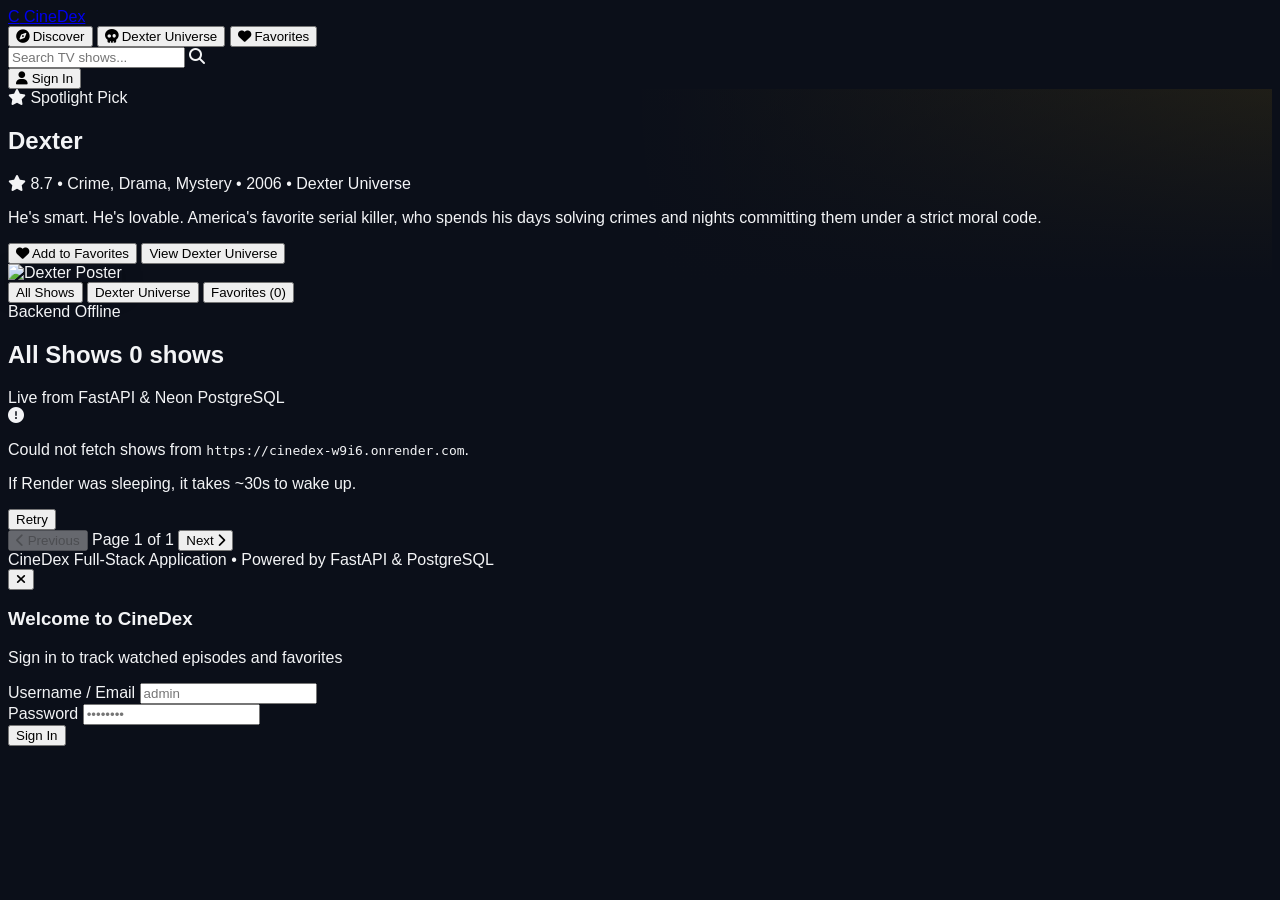
==== commit 99036834: "Update index.html" ====
--- a/frontend/index.html
+++ b/frontend/index.html
@@ -23,6 +23,7 @@
 </head>
 <body class="min-h-screen flex flex-col justify-between selection:bg-amber-500 selection:text-black">
 
+  <!-- NAVBAR -->
   <header class="border-b border-gray-800/80 sticky top-0 z-40 bg-[#0b0f19]/90 backdrop-blur-md">
     <div class="max-w-7xl mx-auto px-4 h-16 flex items-center justify-between gap-4">
       <div class="flex items-center gap-8">
@@ -31,9 +32,9 @@
           Cine<span class="text-amber-400">Dex</span>
         </a>
         <nav class="hidden md:flex items-center gap-6 text-sm font-medium text-gray-400">
-          <a href="#" class="text-white hover:text-amber-400 transition-colors"><i class="fa-solid fa-compass mr-1 text-xs"></i> Discover</a>
-          <a href="#watchlist" class="hover:text-amber-400 transition-colors"><i class="fa-solid fa-bookmark mr-1 text-xs"></i> Watchlist</a>
-          <a href="#favorites" class="hover:text-amber-400 transition-colors"><i class="fa-solid fa-heart mr-1 text-xs"></i> Favorites</a>
+          <button onclick="setTab('all')" class="text-white hover:text-amber-400 transition-colors cursor-pointer"><i class="fa-solid fa-compass mr-1 text-xs"></i> Discover</button>
+          <button onclick="setTab('dexter')" class="hover:text-amber-400 transition-colors cursor-pointer"><i class="fa-solid fa-skull mr-1 text-xs text-red-500"></i> Dexter Universe</button>
+          <button onclick="setTab('favorites')" class="hover:text-amber-400 transition-colors cursor-pointer"><i class="fa-solid fa-heart mr-1 text-xs text-pink-500"></i> Favorites</button>
         </nav>
       </div>
 
@@ -60,6 +61,7 @@
     </div>
   </header>
 
+  <!-- HERO SPOTLIGHT SECTION -->
   <section class="hero-bg border-b border-gray-800/60 py-10 px-4">
     <div class="max-w-7xl mx-auto flex flex-col md:flex-row items-center gap-8">
       <div class="flex-1 space-y-4">
@@ -83,11 +85,14 @@
           <button onclick="toggleSpotlightFavorite()" class="bg-amber-500 hover:bg-amber-400 text-black px-6 py-2.5 rounded-xl font-bold text-sm transition-all flex items-center gap-2 shadow-lg shadow-amber-500/20 cursor-pointer">
             <i class="fa-solid fa-heart" id="spotlightHeart"></i> Add to Favorites
           </button>
+          <button onclick="setTab('dexter')" class="bg-gray-800 hover:bg-gray-700 text-white px-5 py-2.5 rounded-xl font-semibold text-sm transition-all border border-gray-700 cursor-pointer">
+            View Dexter Universe
+          </button>
         </div>
       </div>
       <div class="w-48 sm:w-60 shrink-0">
         <img 
-          src="https://m.media-amazon.com/images/M/MV5BNDBhMmFiOGUtNzY4Mi00OGVkLWE5NzctZWI0MDY3YTU4M2IzXkEyXkFqcGc@._V1_SX500.jpg" 
+          src="https://static.tvmaze.com/uploads/images/original_untouched/173/433430.jpg" 
           alt="Dexter Poster" 
           class="w-full rounded-2xl poster-glow border border-gray-700/60 object-cover"
         />
@@ -95,14 +100,20 @@
     </div>
   </section>
 
-  <main class="max-w-7xl mx-auto px-4 py-10 w-full flex-1">
-    <div class="flex items-center justify-between mb-8 pb-4 border-b border-gray-800 flex-wrap gap-4">
-      <div>
-        <h2 class="text-2xl font-bold tracking-tight text-white flex items-center gap-2">
-          <span>Explore Series</span>
-          <span id="showsCount" class="text-xs bg-gray-800 text-gray-400 font-normal px-2.5 py-0.5 rounded-full">0 shows</span>
-        </h2>
-        <p class="text-xs text-gray-400 mt-1">Live from FastAPI & Neon PostgreSQL</p>
+  <!-- MAIN CATALOG -->
+  <main class="max-w-7xl mx-auto px-4 py-8 w-full flex-1">
+    <!-- Navigation Tabs -->
+    <div class="flex items-center justify-between mb-6 pb-3 border-b border-gray-800 flex-wrap gap-4">
+      <div class="flex items-center gap-2 sm:gap-4 overflow-x-auto">
+        <button id="tab-all" onclick="setTab('all')" class="px-4 py-2 rounded-xl text-sm font-bold bg-amber-500 text-black transition-all cursor-pointer">
+          All Shows
+        </button>
+        <button id="tab-dexter" onclick="setTab('dexter')" class="px-4 py-2 rounded-xl text-sm font-semibold bg-gray-900 hover:bg-gray-800 text-gray-400 hover:text-white border border-gray-800 transition-all cursor-pointer">
+          Dexter Universe
+        </button>
+        <button id="tab-favorites" onclick="setTab('favorites')" class="px-4 py-2 rounded-xl text-sm font-semibold bg-gray-900 hover:bg-gray-800 text-gray-400 hover:text-white border border-gray-800 transition-all cursor-pointer">
+          Favorites (<span id="favCount">0</span>)
+        </button>
       </div>
 
       <div id="backendStatus" class="flex items-center gap-2 text-xs px-3 py-1.5 rounded-full bg-gray-900 border border-gray-800 text-gray-400">
@@ -110,18 +121,50 @@
       </div>
     </div>
 
+    <!-- Active Tab Header -->
+    <div class="flex items-center justify-between mb-6">
+      <h2 id="currentTabTitle" class="text-xl sm:text-2xl font-bold tracking-tight text-white flex items-center gap-3">
+        <span>All Shows</span>
+        <span id="showsCount" class="text-xs bg-gray-800 text-gray-400 font-normal px-2.5 py-0.5 rounded-full">0 shows</span>
+      </h2>
+      <span class="text-xs text-gray-500">Live from FastAPI & Neon PostgreSQL</span>
+    </div>
+
+    <!-- Shows Cards Grid -->
     <div id="showsGrid" class="grid grid-cols-2 sm:grid-cols-3 md:grid-cols-4 lg:grid-cols-4 gap-6">
       <div class="h-80 bg-gray-900/60 rounded-2xl animate-pulse border border-gray-800"></div>
       <div class="h-80 bg-gray-900/60 rounded-2xl animate-pulse border border-gray-800"></div>
       <div class="h-80 bg-gray-900/60 rounded-2xl animate-pulse border border-gray-800"></div>
       <div class="h-80 bg-gray-900/60 rounded-2xl animate-pulse border border-gray-800"></div>
     </div>
+
+    <!-- Pagination Controls -->
+    <div id="paginationBar" class="mt-10 pt-6 border-t border-gray-800/80 flex items-center justify-between">
+      <button 
+        id="prevPageBtn" 
+        onclick="changePage(-1)" 
+        disabled
+        class="px-4 py-2 rounded-xl text-xs sm:text-sm font-semibold bg-gray-900 border border-gray-800 text-gray-400 disabled:opacity-40 disabled:cursor-not-allowed hover:text-white transition-all cursor-pointer">
+        <i class="fa-solid fa-chevron-left mr-1"></i> Previous
+      </button>
+
+      <span id="pageIndicator" class="text-xs sm:text-sm text-gray-400 font-medium">Page 1 of 1</span>
+
+      <button 
+        id="nextPageBtn" 
+        onclick="changePage(1)" 
+        class="px-4 py-2 rounded-xl text-xs sm:text-sm font-semibold bg-gray-900 border border-gray-800 text-gray-400 disabled:opacity-40 disabled:cursor-not-allowed hover:text-white transition-all cursor-pointer">
+        Next <i class="fa-solid fa-chevron-right ml-1"></i>
+      </button>
+    </div>
   </main>
 
+  <!-- FOOTER -->
   <footer class="border-t border-gray-800/80 bg-gray-950 py-6 text-center text-xs text-gray-500">
     CineDex Full-Stack Application • Powered by FastAPI & PostgreSQL
   </footer>
 
+  <!-- AUTH MODAL -->
   <div id="authModal" class="fixed inset-0 z-50 bg-black/75 backdrop-blur-sm hidden items-center justify-center p-4">
     <div class="bg-gray-900 border border-gray-700/80 rounded-2xl max-w-sm w-full p-6 relative shadow-2xl">
       <button onclick="closeAuthModal()" class="absolute top-4 right-4 text-gray-400 hover:text-white transition-colors cursor-pointer">
@@ -164,7 +207,12 @@
   <script>
     const API_BASE = "https://cinedex-w9i6.onrender.com";
     let allShows = [];
-
+    let currentTab = 'all';
+    let userFavorites = JSON.parse(localStorage.getItem('cinedex_favorites') || '[]');
+    let currentPage = 1;
+    const itemsPerPage = 8;
+
+    // ۱. هندل کردن باز و بسته شدن مدال ساین‌این
     window.openAuthModal = function() {
       const modal = document.getElementById("authModal");
       modal.classList.remove("hidden");
@@ -184,10 +232,50 @@
     window.handleAuthSubmit = function(e) {
       e.preventDefault();
       const user = document.getElementById("authUsername").value;
-      alert(`Welcome, ${user}! Authentication session is active.`);
+      alert(`Welcome, ${user}! Session is now active.`);
       document.getElementById("authBtn").innerHTML = `<i class="fa-solid fa-circle-user text-amber-400"></i> <span>${user}</span>`;
       closeAuthModal();
     };
+
+    // ۲. سیستم تب‌ها (All, Dexter Universe, Favorites)
+    window.setTab = function(tabName) {
+      currentTab = tabName;
+      currentPage = 1;
+
+      // ریست استایل تب‌ها
+      ['all', 'dexter', 'favorites'].forEach(t => {
+        const btn = document.getElementById(`tab-${t}`);
+        if (t === tabName) {
+          btn.className = "px-4 py-2 rounded-xl text-sm font-bold bg-amber-500 text-black transition-all cursor-pointer";
+        } else {
+          btn.className = "px-4 py-2 rounded-xl text-sm font-semibold bg-gray-900 hover:bg-gray-800 text-gray-400 hover:text-white border border-gray-800 transition-all cursor-pointer";
+        }
+      });
+
+      const titleEl = document.getElementById("currentTabTitle");
+      if (tabName === 'all') titleEl.querySelector("span").innerText = "All Shows";
+      if (tabName === 'dexter') titleEl.querySelector("span").innerText = "Dexter Universe";
+      if (tabName === 'favorites') titleEl.querySelector("span").innerText = "Your Favorites";
+
+      applyFilters();
+    };
+
+    // ۳. مدیریت علاقه‌مندی‌ها (Favorites)
+    window.toggleFavorite = function(showId) {
+      const index = userFavorites.indexOf(showId);
+      if (index > -1) {
+        userFavorites.splice(index, 1);
+      } else {
+        userFavorites.push(showId);
+      }
+      localStorage.setItem('cinedex_favorites', JSON.stringify(userFavorites));
+      updateFavCount();
+      applyFilters();
+    };
+
+    function updateFavCount() {
+      document.getElementById("favCount").innerText = userFavorites.length;
+    }
 
     let isSpotFav = false;
     window.toggleSpotlightFavorite = function() {
@@ -196,20 +284,22 @@
       heart.className = isSpotFav ? "fa-solid fa-heart text-red-500" : "fa-solid fa-heart";
     };
 
+    // ۴. دریافت دیتای تمیز از بک‌اند رندر
     async function fetchShows() {
       const statusBadge = document.getElementById("backendStatus");
       const grid = document.getElementById("showsGrid");
-      const count = document.getElementById("showsCount");
 
       try {
         const response = await fetch(`${API_BASE}/shows`);
         if (!response.ok) throw new Error(`HTTP error! status: ${response.status}`);
         
-        allShows = await response.json();
+        const data = await response.json();
+        // حل خطای Backend Offline با استخراج صحیح آرایه results
+        allShows = Array.isArray(data) ? data : (data.results || []);
+        
         statusBadge.innerHTML = `<span class="w-2 h-2 rounded-full bg-emerald-500"></span> Neon DB Connected`;
-        count.innerText = `${allShows.length} shows`;
-
-        renderShows(allShows);
+        updateFavCount();
+        applyFilters();
       } catch (err) {
         console.error("API Fetch Error:", err);
         statusBadge.innerHTML = `<span class="w-2 h-2 rounded-full bg-red-500"></span> Backend Offline`;
@@ -224,53 +314,96 @@
       }
     }
 
-    function renderShows(shows) {
+    // ۵. فیلتر کردن و مدیریت صفحات (Pagination)
+    function applyFilters() {
+      let filtered = [...allShows];
+
+      if (currentTab === 'dexter') {
+        filtered = filtered.filter(s => (s.title && s.title.toLowerCase().includes('dexter')) || (s.universe && s.universe.toLowerCase().includes('dexter')));
+      } else if (currentTab === 'favorites') {
+        filtered = filtered.filter(s => userFavorites.includes(s.id));
+      }
+
+      const q = document.getElementById("searchInput").value.toLowerCase().trim();
+      if (q) {
+        filtered = filtered.filter(s => 
+          (s.title && s.title.toLowerCase().includes(q)) || 
+          (s.overview && s.overview.toLowerCase().includes(q))
+        );
+      }
+
+      document.getElementById("showsCount").innerText = `${filtered.length} shows`;
+
+      // صفحه‌بندی
+      const totalPages = Math.ceil(filtered.length / itemsPerPage) || 1;
+      if (currentPage > totalPages) currentPage = totalPages;
+
+      const startIndex = (currentPage - 1) * itemsPerPage;
+      const paginatedItems = filtered.slice(startIndex, startIndex + itemsPerPage);
+
+      document.getElementById("pageIndicator").innerText = `Page ${currentPage} of ${totalPages}`;
+      document.getElementById("prevPageBtn").disabled = currentPage === 1;
+      document.getElementById("nextPageBtn").disabled = currentPage >= totalPages;
+
+      renderCards(paginatedItems);
+    }
+
+    window.changePage = function(delta) {
+      currentPage += delta;
+      applyFilters();
+      window.scrollTo({ top: 380, behavior: 'smooth' });
+    };
+
+    // ۶. رندر کارت‌های سریال و پوسترها
+    function renderCards(shows) {
       const grid = document.getElementById("showsGrid");
       if (!shows || shows.length === 0) {
-        grid.innerHTML = `<div class="col-span-full text-center py-10 text-gray-500 text-sm">No shows found.</div>`;
+        grid.innerHTML = `<div class="col-span-full text-center py-12 text-gray-500 text-sm">No shows found in this category.</div>`;
         return;
       }
 
-      grid.innerHTML = shows.map(show => `
-        <div class="group bg-gray-900 border border-gray-800/80 rounded-2xl overflow-hidden hover:border-amber-500/50 transition-all flex flex-col justify-between hover:shadow-xl hover:shadow-black">
-          <div class="relative overflow-hidden aspect-[2/3] bg-gray-950">
-            <img 
-              src="${show.poster_path || 'https://via.placeholder.com/300x450?text=No+Poster'}" 
-              alt="${show.title}" 
-              loading="lazy"
-              class="w-full h-full object-cover group-hover:scale-105 transition-transform duration-300"
-              onerror="this.src='https://via.placeholder.com/300x450?text=CineDex'"
-            />
-            <div class="absolute top-2 right-2 bg-black/80 backdrop-blur-md px-2 py-0.5 rounded-md text-xs font-bold text-amber-400 flex items-center gap-1 border border-amber-500/20">
-              <i class="fa-solid fa-star text-[10px]"></i> ${show.vote_average || 'N/A'}
+      grid.innerHTML = shows.map(show => {
+        const isFav = userFavorites.includes(show.id);
+        const posterUrl = show.poster_path || 'https://via.placeholder.com/300x450?text=CineDex';
+
+        return `
+          <div class="group bg-gray-900 border border-gray-800/80 rounded-2xl overflow-hidden hover:border-amber-500/50 transition-all flex flex-col justify-between hover:shadow-xl hover:shadow-black">
+            <div class="relative overflow-hidden aspect-[2/3] bg-gray-950">
+              <img 
+                src="${posterUrl}" 
+                alt="${show.title}" 
+                loading="lazy"
+                class="w-full h-full object-cover group-hover:scale-105 transition-transform duration-300"
+                onerror="this.src='https://via.placeholder.com/300x450?text=CineDex'"
+              />
+              <div class="absolute top-2 right-2 bg-black/80 backdrop-blur-md px-2 py-0.5 rounded-md text-xs font-bold text-amber-400 flex items-center gap-1 border border-amber-500/20">
+                <i class="fa-solid fa-star text-[10px]"></i> ${show.vote_average || 'N/A'}
+              </div>
+              <button 
+                onclick="toggleFavorite(${show.id})"
+                class="absolute top-2 left-2 w-8 h-8 rounded-full bg-black/70 backdrop-blur-md flex items-center justify-center text-xs transition-colors hover:scale-110 cursor-pointer ${isFav ? 'text-red-500' : 'text-gray-300'}">
+                <i class="fa-solid fa-heart"></i>
+              </button>
+              ${show.total_seasons ? `<div class="absolute bottom-2 left-2 bg-black/70 backdrop-blur-sm px-2 py-0.5 rounded text-[10px] text-gray-300 border border-gray-700">${show.total_seasons} Seasons</div>` : ''}
             </div>
-            ${show.universe ? `<div class="absolute bottom-2 left-2 bg-black/70 backdrop-blur-sm px-2 py-0.5 rounded text-[10px] text-gray-300 border border-gray-700">${show.universe}</div>` : ''}
-          </div>
-          <div class="p-4 flex-1 flex flex-col justify-between gap-3">
-            <div>
-              <h3 class="font-bold text-white text-base group-hover:text-amber-400 transition-colors line-clamp-1">${show.title}</h3>
-              <p class="text-xs text-gray-400 mt-1 line-clamp-2">${show.overview || 'No description available.'}</p>
-            </div>
-            <div class="pt-2 border-t border-gray-800/80 flex items-center justify-between text-xs text-gray-500">
-              <span>${show.release_year || 'Series'}</span>
-              <span class="text-amber-500/80 font-medium">${show.genre ? show.genre.split(',')[0] : 'TV'}</span>
+            <div class="p-4 flex-1 flex flex-col justify-between gap-3">
+              <div>
+                <h3 class="font-bold text-white text-base group-hover:text-amber-400 transition-colors line-clamp-1">${show.title}</h3>
+                <p class="text-xs text-gray-400 mt-1 line-clamp-2">${show.overview || 'No description available.'}</p>
+              </div>
+              <div class="pt-2 border-t border-gray-800/80 flex items-center justify-between text-xs text-gray-500">
+                <span>${show.first_air_date ? show.first_air_date.split('-')[0] : 'Series'}</span>
+                <span class="text-amber-500/80 font-medium">${show.total_episodes ? show.total_episodes + ' Eps' : 'TV'}</span>
+              </div>
             </div>
           </div>
-        </div>
-      `).join('');
+        `;
+      }).join('');
     }
 
     window.handleSearch = function(query) {
-      const q = query.toLowerCase().trim();
-      if (!q) {
-        renderShows(allShows);
-        return;
-      }
-      const filtered = allShows.filter(s => 
-        (s.title && s.title.toLowerCase().includes(q)) || 
-        (s.genre && s.genre.toLowerCase().includes(q))
-      );
-      renderShows(filtered);
+      currentPage = 1;
+      applyFilters();
     };
 
     window.addEventListener("DOMContentLoaded", fetchShows);
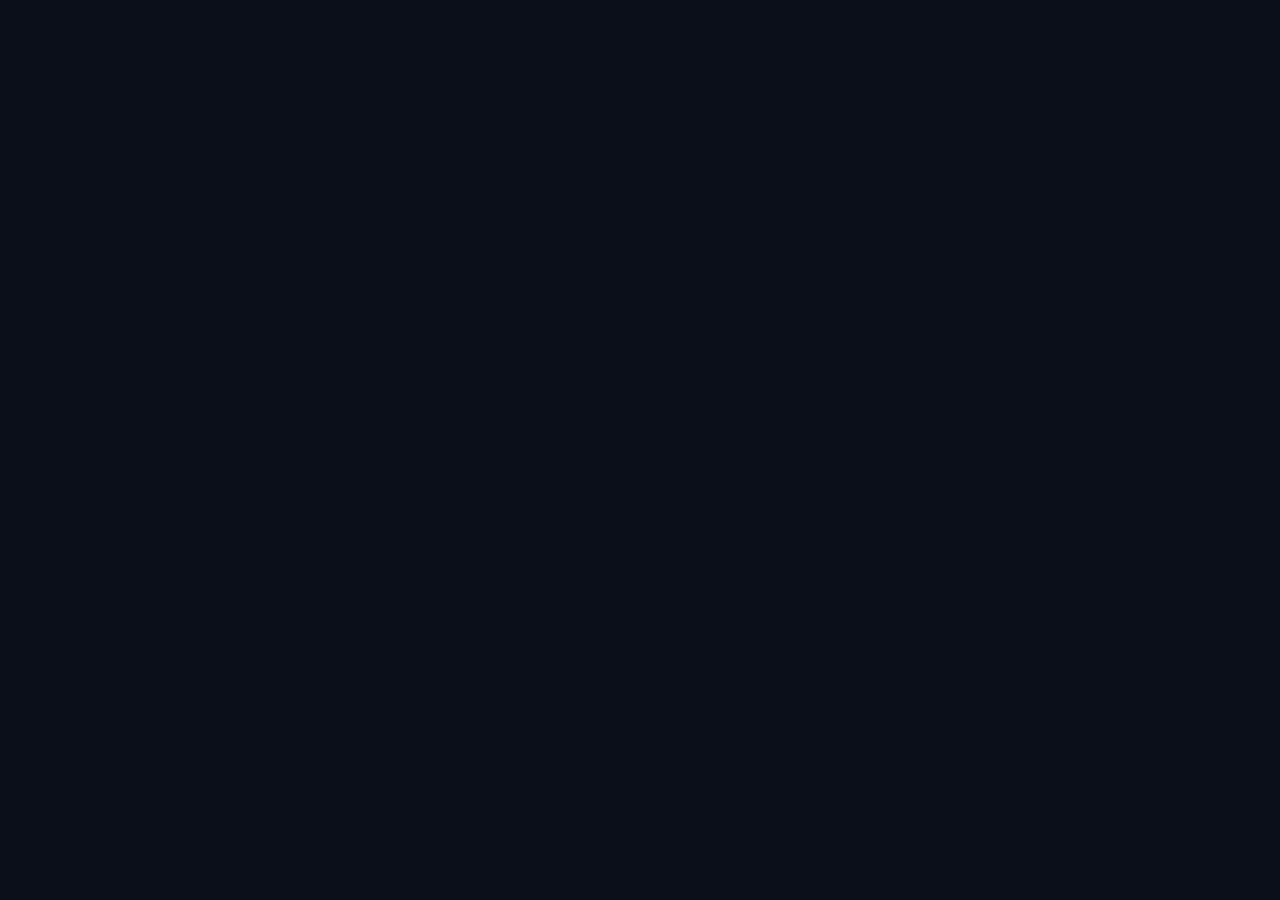
==== commit 1ec25a88: "Update index.html" ====
--- a/frontend/index.html
+++ b/frontend/index.html
@@ -13,11 +13,24 @@
       font-family: -apple-system, BlinkMacSystemFont, "Segoe UI", Roboto, Helvetica, Arial, sans-serif;
     }
     .poster-glow {
-      box-shadow: 0 10px 25px -5px rgba(0, 0, 0, 0.7), 0 8px 10px -6px rgba(0, 0, 0, 0.7);
+      box-shadow: 0 10px 30px -5px rgba(0, 0, 0, 0.9), 0 0 20px rgba(245, 158, 11, 0.15);
     }
-    .hero-bg {
-      background: linear-gradient(180deg, rgba(11,15,25,0.4) 0%, rgba(11,15,25,1) 100%),
-                  radial-gradient(circle at top right, rgba(234,179,8,0.15), transparent 50%);
+    .hero-container {
+      position: relative;
+      transition: background-image 0.7s ease-in-out;
+      background-size: cover;
+      background-position: center;
+    }
+    .hero-overlay {
+      background: linear-gradient(90deg, rgba(11,15,25,0.98) 0%, rgba(11,15,25,0.85) 45%, rgba(11,15,25,0.6) 100%),
+                  linear-gradient(180deg, rgba(11,15,25,0.2) 0%, rgba(11,15,25,1) 100%);
+    }
+    .fade-anim {
+      animation: fadeIn 0.6s ease-in-out;
+    }
+    @keyframes fadeIn {
+      from { opacity: 0; transform: translateY(6px); }
+      to { opacity: 1; transform: translateY(0); }
     }
   </style>
 </head>
@@ -26,387 +39,4 @@
   <!-- NAVBAR -->
   <header class="border-b border-gray-800/80 sticky top-0 z-40 bg-[#0b0f19]/90 backdrop-blur-md">
     <div class="max-w-7xl mx-auto px-4 h-16 flex items-center justify-between gap-4">
-      <div class="flex items-center gap-8">
-        <a href="#" class="flex items-center gap-2 text-2xl font-black tracking-wider text-white">
-          <span class="w-8 h-8 rounded-lg bg-amber-500 flex items-center justify-center text-black font-black text-lg shadow-lg shadow-amber-500/20">C</span>
-          Cine<span class="text-amber-400">Dex</span>
-        </a>
-        <nav class="hidden md:flex items-center gap-6 text-sm font-medium text-gray-400">
-          <button onclick="setTab('all')" class="text-white hover:text-amber-400 transition-colors cursor-pointer"><i class="fa-solid fa-compass mr-1 text-xs"></i> Discover</button>
-          <button onclick="setTab('dexter')" class="hover:text-amber-400 transition-colors cursor-pointer"><i class="fa-solid fa-skull mr-1 text-xs text-red-500"></i> Dexter Universe</button>
-          <button onclick="setTab('favorites')" class="hover:text-amber-400 transition-colors cursor-pointer"><i class="fa-solid fa-heart mr-1 text-xs text-pink-500"></i> Favorites</button>
-        </nav>
-      </div>
-
-      <div class="flex items-center gap-3">
-        <div class="relative hidden sm:block w-64">
-          <input 
-            type="text" 
-            id="searchInput"
-            placeholder="Search TV shows..." 
-            class="w-full bg-gray-900 border border-gray-700/80 rounded-full py-1.5 pl-9 pr-4 text-sm text-gray-200 placeholder-gray-500 focus:outline-none focus:border-amber-500 transition-all"
-            oninput="handleSearch(this.value)"
-          />
-          <i class="fa-solid fa-magnifying-glass absolute left-3 top-2.5 text-xs text-gray-500"></i>
-        </div>
-
-        <button 
-          id="authBtn"
-          onclick="openAuthModal()" 
-          class="bg-amber-500 hover:bg-amber-400 text-black text-sm font-bold px-5 py-2 rounded-full transition-all shadow-md shadow-amber-500/20 flex items-center gap-2 cursor-pointer">
-          <i class="fa-solid fa-user"></i>
-          <span>Sign In</span>
-        </button>
-      </div>
-    </div>
-  </header>
-
-  <!-- HERO SPOTLIGHT SECTION -->
-  <section class="hero-bg border-b border-gray-800/60 py-10 px-4">
-    <div class="max-w-7xl mx-auto flex flex-col md:flex-row items-center gap-8">
-      <div class="flex-1 space-y-4">
-        <div class="inline-flex items-center gap-2 px-3 py-1 rounded-full bg-amber-500/10 border border-amber-500/30 text-amber-400 text-xs font-semibold tracking-wider uppercase">
-          <i class="fa-solid fa-star text-[10px]"></i> Spotlight Pick
-        </div>
-        <h1 class="text-4xl sm:text-6xl font-extrabold tracking-tight text-white">Dexter</h1>
-        <div class="flex items-center gap-3 text-xs sm:text-sm text-gray-400 font-medium">
-          <span class="text-amber-400 font-bold flex items-center gap-1"><i class="fa-solid fa-star"></i> 8.7</span>
-          <span>•</span>
-          <span>Crime, Drama, Mystery</span>
-          <span>•</span>
-          <span>2006</span>
-          <span>•</span>
-          <span class="px-2 py-0.5 rounded bg-gray-800 text-gray-300">Dexter Universe</span>
-        </div>
-        <p class="text-gray-300 text-sm sm:text-base leading-relaxed max-w-2xl">
-          He's smart. He's lovable. America's favorite serial killer, who spends his days solving crimes and nights committing them under a strict moral code.
-        </p>
-        <div class="flex items-center gap-3 pt-2">
-          <button onclick="toggleSpotlightFavorite()" class="bg-amber-500 hover:bg-amber-400 text-black px-6 py-2.5 rounded-xl font-bold text-sm transition-all flex items-center gap-2 shadow-lg shadow-amber-500/20 cursor-pointer">
-            <i class="fa-solid fa-heart" id="spotlightHeart"></i> Add to Favorites
-          </button>
-          <button onclick="setTab('dexter')" class="bg-gray-800 hover:bg-gray-700 text-white px-5 py-2.5 rounded-xl font-semibold text-sm transition-all border border-gray-700 cursor-pointer">
-            View Dexter Universe
-          </button>
-        </div>
-      </div>
-      <div class="w-48 sm:w-60 shrink-0">
-        <img 
-          src="https://static.tvmaze.com/uploads/images/original_untouched/173/433430.jpg" 
-          alt="Dexter Poster" 
-          class="w-full rounded-2xl poster-glow border border-gray-700/60 object-cover"
-        />
-      </div>
-    </div>
-  </section>
-
-  <!-- MAIN CATALOG -->
-  <main class="max-w-7xl mx-auto px-4 py-8 w-full flex-1">
-    <!-- Navigation Tabs -->
-    <div class="flex items-center justify-between mb-6 pb-3 border-b border-gray-800 flex-wrap gap-4">
-      <div class="flex items-center gap-2 sm:gap-4 overflow-x-auto">
-        <button id="tab-all" onclick="setTab('all')" class="px-4 py-2 rounded-xl text-sm font-bold bg-amber-500 text-black transition-all cursor-pointer">
-          All Shows
-        </button>
-        <button id="tab-dexter" onclick="setTab('dexter')" class="px-4 py-2 rounded-xl text-sm font-semibold bg-gray-900 hover:bg-gray-800 text-gray-400 hover:text-white border border-gray-800 transition-all cursor-pointer">
-          Dexter Universe
-        </button>
-        <button id="tab-favorites" onclick="setTab('favorites')" class="px-4 py-2 rounded-xl text-sm font-semibold bg-gray-900 hover:bg-gray-800 text-gray-400 hover:text-white border border-gray-800 transition-all cursor-pointer">
-          Favorites (<span id="favCount">0</span>)
-        </button>
-      </div>
-
-      <div id="backendStatus" class="flex items-center gap-2 text-xs px-3 py-1.5 rounded-full bg-gray-900 border border-gray-800 text-gray-400">
-        <span class="w-2 h-2 rounded-full bg-yellow-400 animate-pulse"></span> Connecting to API...
-      </div>
-    </div>
-
-    <!-- Active Tab Header -->
-    <div class="flex items-center justify-between mb-6">
-      <h2 id="currentTabTitle" class="text-xl sm:text-2xl font-bold tracking-tight text-white flex items-center gap-3">
-        <span>All Shows</span>
-        <span id="showsCount" class="text-xs bg-gray-800 text-gray-400 font-normal px-2.5 py-0.5 rounded-full">0 shows</span>
-      </h2>
-      <span class="text-xs text-gray-500">Live from FastAPI & Neon PostgreSQL</span>
-    </div>
-
-    <!-- Shows Cards Grid -->
-    <div id="showsGrid" class="grid grid-cols-2 sm:grid-cols-3 md:grid-cols-4 lg:grid-cols-4 gap-6">
-      <div class="h-80 bg-gray-900/60 rounded-2xl animate-pulse border border-gray-800"></div>
-      <div class="h-80 bg-gray-900/60 rounded-2xl animate-pulse border border-gray-800"></div>
-      <div class="h-80 bg-gray-900/60 rounded-2xl animate-pulse border border-gray-800"></div>
-      <div class="h-80 bg-gray-900/60 rounded-2xl animate-pulse border border-gray-800"></div>
-    </div>
-
-    <!-- Pagination Controls -->
-    <div id="paginationBar" class="mt-10 pt-6 border-t border-gray-800/80 flex items-center justify-between">
-      <button 
-        id="prevPageBtn" 
-        onclick="changePage(-1)" 
-        disabled
-        class="px-4 py-2 rounded-xl text-xs sm:text-sm font-semibold bg-gray-900 border border-gray-800 text-gray-400 disabled:opacity-40 disabled:cursor-not-allowed hover:text-white transition-all cursor-pointer">
-        <i class="fa-solid fa-chevron-left mr-1"></i> Previous
-      </button>
-
-      <span id="pageIndicator" class="text-xs sm:text-sm text-gray-400 font-medium">Page 1 of 1</span>
-
-      <button 
-        id="nextPageBtn" 
-        onclick="changePage(1)" 
-        class="px-4 py-2 rounded-xl text-xs sm:text-sm font-semibold bg-gray-900 border border-gray-800 text-gray-400 disabled:opacity-40 disabled:cursor-not-allowed hover:text-white transition-all cursor-pointer">
-        Next <i class="fa-solid fa-chevron-right ml-1"></i>
-      </button>
-    </div>
-  </main>
-
-  <!-- FOOTER -->
-  <footer class="border-t border-gray-800/80 bg-gray-950 py-6 text-center text-xs text-gray-500">
-    CineDex Full-Stack Application • Powered by FastAPI & PostgreSQL
-  </footer>
-
-  <!-- AUTH MODAL -->
-  <div id="authModal" class="fixed inset-0 z-50 bg-black/75 backdrop-blur-sm hidden items-center justify-center p-4">
-    <div class="bg-gray-900 border border-gray-700/80 rounded-2xl max-w-sm w-full p-6 relative shadow-2xl">
-      <button onclick="closeAuthModal()" class="absolute top-4 right-4 text-gray-400 hover:text-white transition-colors cursor-pointer">
-        <i class="fa-solid fa-xmark text-lg"></i>
-      </button>
-
-      <h3 class="text-xl font-bold text-white mb-1">Welcome to CineDex</h3>
-      <p class="text-xs text-gray-400 mb-6">Sign in to track watched episodes and favorites</p>
-
-      <form id="authForm" onsubmit="handleAuthSubmit(event)" class="space-y-4">
-        <div>
-          <label class="block text-xs font-semibold text-gray-300 mb-1">Username / Email</label>
-          <input 
-            type="text" 
-            id="authUsername" 
-            required 
-            class="w-full bg-gray-800 border border-gray-700 rounded-xl px-3.5 py-2.5 text-sm text-white focus:outline-none focus:border-amber-500 transition-all"
-            placeholder="admin"
-          />
-        </div>
-        <div>
-          <label class="block text-xs font-semibold text-gray-300 mb-1">Password</label>
-          <input 
-            type="password" 
-            id="authPassword" 
-            required 
-            class="w-full bg-gray-800 border border-gray-700 rounded-xl px-3.5 py-2.5 text-sm text-white focus:outline-none focus:border-amber-500 transition-all"
-            placeholder="••••••••"
-          />
-        </div>
-        <button 
-          type="submit" 
-          class="w-full bg-amber-500 hover:bg-amber-400 text-black font-bold py-2.5 rounded-xl text-sm transition-all shadow-md shadow-amber-500/20 mt-2 cursor-pointer">
-          Sign In
-        </button>
-      </form>
-    </div>
-  </div>
-
-  <script>
-    const API_BASE = "https://cinedex-w9i6.onrender.com";
-    let allShows = [];
-    let currentTab = 'all';
-    let userFavorites = JSON.parse(localStorage.getItem('cinedex_favorites') || '[]');
-    let currentPage = 1;
-    const itemsPerPage = 8;
-
-    // ۱. هندل کردن باز و بسته شدن مدال ساین‌این
-    window.openAuthModal = function() {
-      const modal = document.getElementById("authModal");
-      modal.classList.remove("hidden");
-      modal.classList.add("flex");
-    };
-
-    window.closeAuthModal = function() {
-      const modal = document.getElementById("authModal");
-      modal.classList.add("hidden");
-      modal.classList.remove("flex");
-    };
-
-    document.getElementById("authModal").addEventListener("click", function(e) {
-      if (e.target === this) closeAuthModal();
-    });
-
-    window.handleAuthSubmit = function(e) {
-      e.preventDefault();
-      const user = document.getElementById("authUsername").value;
-      alert(`Welcome, ${user}! Session is now active.`);
-      document.getElementById("authBtn").innerHTML = `<i class="fa-solid fa-circle-user text-amber-400"></i> <span>${user}</span>`;
-      closeAuthModal();
-    };
-
-    // ۲. سیستم تب‌ها (All, Dexter Universe, Favorites)
-    window.setTab = function(tabName) {
-      currentTab = tabName;
-      currentPage = 1;
-
-      // ریست استایل تب‌ها
-      ['all', 'dexter', 'favorites'].forEach(t => {
-        const btn = document.getElementById(`tab-${t}`);
-        if (t === tabName) {
-          btn.className = "px-4 py-2 rounded-xl text-sm font-bold bg-amber-500 text-black transition-all cursor-pointer";
-        } else {
-          btn.className = "px-4 py-2 rounded-xl text-sm font-semibold bg-gray-900 hover:bg-gray-800 text-gray-400 hover:text-white border border-gray-800 transition-all cursor-pointer";
-        }
-      });
-
-      const titleEl = document.getElementById("currentTabTitle");
-      if (tabName === 'all') titleEl.querySelector("span").innerText = "All Shows";
-      if (tabName === 'dexter') titleEl.querySelector("span").innerText = "Dexter Universe";
-      if (tabName === 'favorites') titleEl.querySelector("span").innerText = "Your Favorites";
-
-      applyFilters();
-    };
-
-    // ۳. مدیریت علاقه‌مندی‌ها (Favorites)
-    window.toggleFavorite = function(showId) {
-      const index = userFavorites.indexOf(showId);
-      if (index > -1) {
-        userFavorites.splice(index, 1);
-      } else {
-        userFavorites.push(showId);
-      }
-      localStorage.setItem('cinedex_favorites', JSON.stringify(userFavorites));
-      updateFavCount();
-      applyFilters();
-    };
-
-    function updateFavCount() {
-      document.getElementById("favCount").innerText = userFavorites.length;
-    }
-
-    let isSpotFav = false;
-    window.toggleSpotlightFavorite = function() {
-      isSpotFav = !isSpotFav;
-      const heart = document.getElementById("spotlightHeart");
-      heart.className = isSpotFav ? "fa-solid fa-heart text-red-500" : "fa-solid fa-heart";
-    };
-
-    // ۴. دریافت دیتای تمیز از بک‌اند رندر
-    async function fetchShows() {
-      const statusBadge = document.getElementById("backendStatus");
-      const grid = document.getElementById("showsGrid");
-
-      try {
-        const response = await fetch(`${API_BASE}/shows`);
-        if (!response.ok) throw new Error(`HTTP error! status: ${response.status}`);
-        
-        const data = await response.json();
-        // حل خطای Backend Offline با استخراج صحیح آرایه results
-        allShows = Array.isArray(data) ? data : (data.results || []);
-        
-        statusBadge.innerHTML = `<span class="w-2 h-2 rounded-full bg-emerald-500"></span> Neon DB Connected`;
-        updateFavCount();
-        applyFilters();
-      } catch (err) {
-        console.error("API Fetch Error:", err);
-        statusBadge.innerHTML = `<span class="w-2 h-2 rounded-full bg-red-500"></span> Backend Offline`;
-        grid.innerHTML = `
-          <div class="col-span-full py-12 text-center text-gray-500">
-            <i class="fa-solid fa-circle-exclamation text-3xl text-amber-500/50 mb-3"></i>
-            <p class="text-sm">Could not fetch shows from <code>${API_BASE}</code>.</p>
-            <p class="text-xs text-gray-600 mt-1">If Render was sleeping, it takes ~30s to wake up.</p>
-            <button onclick="fetchShows()" class="mt-4 px-4 py-1.5 bg-gray-800 text-gray-300 hover:text-white rounded-lg text-xs cursor-pointer">Retry</button>
-          </div>
-        `;
-      }
-    }
-
-    // ۵. فیلتر کردن و مدیریت صفحات (Pagination)
-    function applyFilters() {
-      let filtered = [...allShows];
-
-      if (currentTab === 'dexter') {
-        filtered = filtered.filter(s => (s.title && s.title.toLowerCase().includes('dexter')) || (s.universe && s.universe.toLowerCase().includes('dexter')));
-      } else if (currentTab === 'favorites') {
-        filtered = filtered.filter(s => userFavorites.includes(s.id));
-      }
-
-      const q = document.getElementById("searchInput").value.toLowerCase().trim();
-      if (q) {
-        filtered = filtered.filter(s => 
-          (s.title && s.title.toLowerCase().includes(q)) || 
-          (s.overview && s.overview.toLowerCase().includes(q))
-        );
-      }
-
-      document.getElementById("showsCount").innerText = `${filtered.length} shows`;
-
-      // صفحه‌بندی
-      const totalPages = Math.ceil(filtered.length / itemsPerPage) || 1;
-      if (currentPage > totalPages) currentPage = totalPages;
-
-      const startIndex = (currentPage - 1) * itemsPerPage;
-      const paginatedItems = filtered.slice(startIndex, startIndex + itemsPerPage);
-
-      document.getElementById("pageIndicator").innerText = `Page ${currentPage} of ${totalPages}`;
-      document.getElementById("prevPageBtn").disabled = currentPage === 1;
-      document.getElementById("nextPageBtn").disabled = currentPage >= totalPages;
-
-      renderCards(paginatedItems);
-    }
-
-    window.changePage = function(delta) {
-      currentPage += delta;
-      applyFilters();
-      window.scrollTo({ top: 380, behavior: 'smooth' });
-    };
-
-    // ۶. رندر کارت‌های سریال و پوسترها
-    function renderCards(shows) {
-      const grid = document.getElementById("showsGrid");
-      if (!shows || shows.length === 0) {
-        grid.innerHTML = `<div class="col-span-full text-center py-12 text-gray-500 text-sm">No shows found in this category.</div>`;
-        return;
-      }
-
-      grid.innerHTML = shows.map(show => {
-        const isFav = userFavorites.includes(show.id);
-        const posterUrl = show.poster_path || 'https://via.placeholder.com/300x450?text=CineDex';
-
-        return `
-          <div class="group bg-gray-900 border border-gray-800/80 rounded-2xl overflow-hidden hover:border-amber-500/50 transition-all flex flex-col justify-between hover:shadow-xl hover:shadow-black">
-            <div class="relative overflow-hidden aspect-[2/3] bg-gray-950">
-              <img 
-                src="${posterUrl}" 
-                alt="${show.title}" 
-                loading="lazy"
-                class="w-full h-full object-cover group-hover:scale-105 transition-transform duration-300"
-                onerror="this.src='https://via.placeholder.com/300x450?text=CineDex'"
-              />
-              <div class="absolute top-2 right-2 bg-black/80 backdrop-blur-md px-2 py-0.5 rounded-md text-xs font-bold text-amber-400 flex items-center gap-1 border border-amber-500/20">
-                <i class="fa-solid fa-star text-[10px]"></i> ${show.vote_average || 'N/A'}
-              </div>
-              <button 
-                onclick="toggleFavorite(${show.id})"
-                class="absolute top-2 left-2 w-8 h-8 rounded-full bg-black/70 backdrop-blur-md flex items-center justify-center text-xs transition-colors hover:scale-110 cursor-pointer ${isFav ? 'text-red-500' : 'text-gray-300'}">
-                <i class="fa-solid fa-heart"></i>
-              </button>
-              ${show.total_seasons ? `<div class="absolute bottom-2 left-2 bg-black/70 backdrop-blur-sm px-2 py-0.5 rounded text-[10px] text-gray-300 border border-gray-700">${show.total_seasons} Seasons</div>` : ''}
-            </div>
-            <div class="p-4 flex-1 flex flex-col justify-between gap-3">
-              <div>
-                <h3 class="font-bold text-white text-base group-hover:text-amber-400 transition-colors line-clamp-1">${show.title}</h3>
-                <p class="text-xs text-gray-400 mt-1 line-clamp-2">${show.overview || 'No description available.'}</p>
-              </div>
-              <div class="pt-2 border-t border-gray-800/80 flex items-center justify-between text-xs text-gray-500">
-                <span>${show.first_air_date ? show.first_air_date.split('-')[0] : 'Series'}</span>
-                <span class="text-amber-500/80 font-medium">${show.total_episodes ? show.total_episodes + ' Eps' : 'TV'}</span>
-              </div>
-            </div>
-          </div>
-        `;
-      }).join('');
-    }
-
-    window.handleSearch = function(query) {
-      currentPage = 1;
-      applyFilters();
-    };
-
-    window.addEventListener("DOMContentLoaded", fetchShows);
-  </script>
-</body>
-</html>
+      <div class="flex items-center
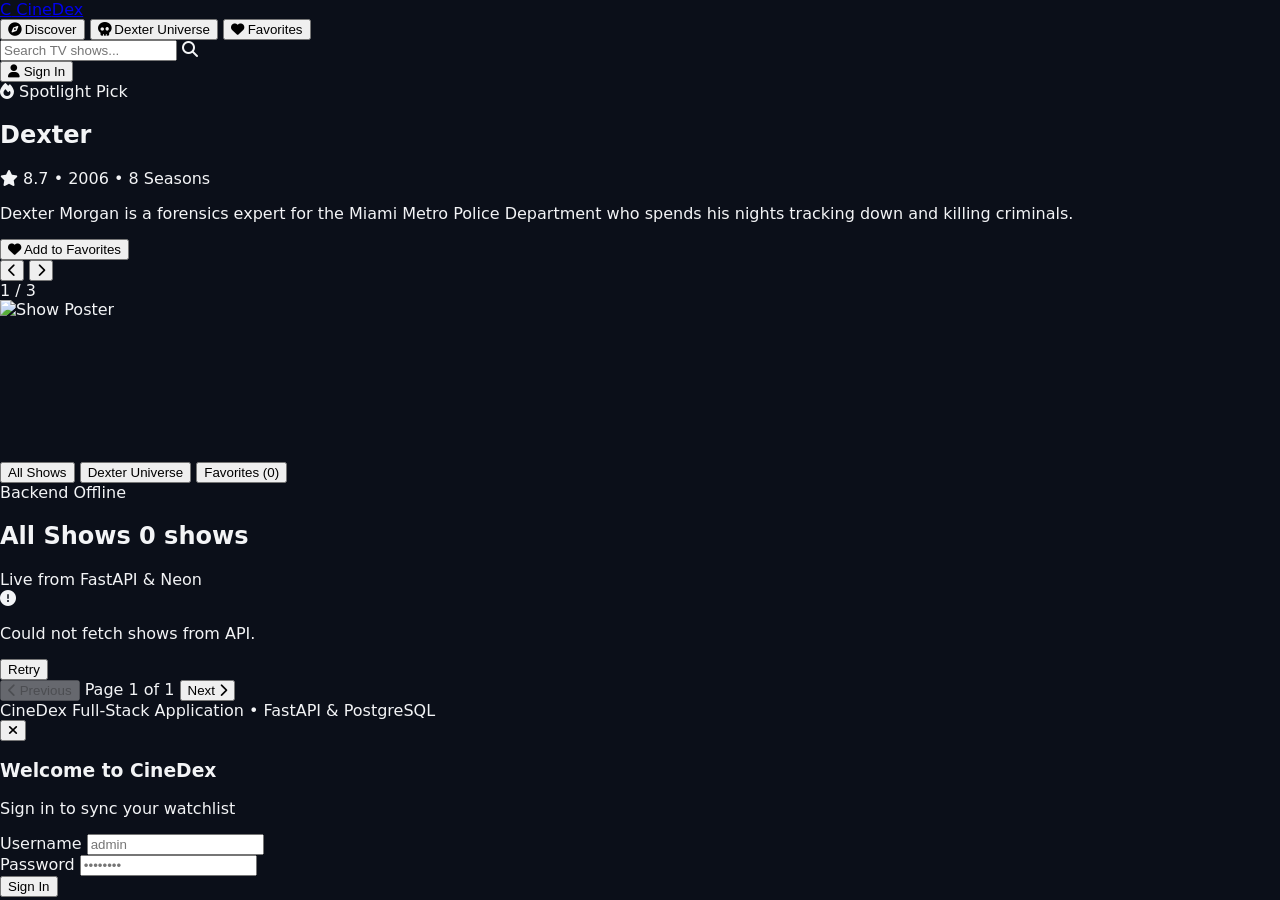
==== commit 7492497f: "Update index.html" ====
--- a/frontend/index.html
+++ b/frontend/index.html
@@ -10,33 +10,470 @@
     body {
       background-color: #0b0f19;
       color: #f3f4f6;
-      font-family: -apple-system, BlinkMacSystemFont, "Segoe UI", Roboto, Helvetica, Arial, sans-serif;
-    }
-    .poster-glow {
-      box-shadow: 0 10px 30px -5px rgba(0, 0, 0, 0.9), 0 0 20px rgba(245, 158, 11, 0.15);
-    }
-    .hero-container {
-      position: relative;
-      transition: background-image 0.7s ease-in-out;
+      font-family: system-ui, -apple-system, sans-serif;
+      margin: 0;
+      padding: 0;
+    }
+    .hero-box {
+      min-height: 380px;
       background-size: cover;
       background-position: center;
-    }
-    .hero-overlay {
-      background: linear-gradient(90deg, rgba(11,15,25,0.98) 0%, rgba(11,15,25,0.85) 45%, rgba(11,15,25,0.6) 100%),
+      transition: background-image 0.5s ease-in-out;
+    }
+    .hero-grad {
+      background: linear-gradient(90deg, rgba(11,15,25,0.95) 0%, rgba(11,15,25,0.8) 50%, rgba(11,15,25,0.4) 100%),
                   linear-gradient(180deg, rgba(11,15,25,0.2) 0%, rgba(11,15,25,1) 100%);
-    }
-    .fade-anim {
-      animation: fadeIn 0.6s ease-in-out;
-    }
-    @keyframes fadeIn {
-      from { opacity: 0; transform: translateY(6px); }
-      to { opacity: 1; transform: translateY(0); }
     }
   </style>
 </head>
 <body class="min-h-screen flex flex-col justify-between selection:bg-amber-500 selection:text-black">
 
   <!-- NAVBAR -->
-  <header class="border-b border-gray-800/80 sticky top-0 z-40 bg-[#0b0f19]/90 backdrop-blur-md">
+  <header class="border-b border-gray-800 sticky top-0 z-40 bg-[#0b0f19]/95 backdrop-blur-md">
     <div class="max-w-7xl mx-auto px-4 h-16 flex items-center justify-between gap-4">
-      <div class="flex items-center
+      <div class="flex items-center gap-6">
+        <a href="#" class="flex items-center gap-2 text-2xl font-black text-white">
+          <span class="w-8 h-8 rounded-lg bg-amber-500 flex items-center justify-center text-black font-black text-lg">C</span>
+          Cine<span class="text-amber-400">Dex</span>
+        </a>
+        <nav class="hidden md:flex items-center gap-5 text-sm font-medium text-gray-400">
+          <button onclick="setTab('all')" class="hover:text-amber-400 transition-colors cursor-pointer"><i class="fa-solid fa-compass mr-1"></i> Discover</button>
+          <button onclick="setTab('dexter')" class="hover:text-amber-400 transition-colors cursor-pointer"><i class="fa-solid fa-skull mr-1 text-red-500"></i> Dexter Universe</button>
+          <button onclick="setTab('favorites')" class="hover:text-amber-400 transition-colors cursor-pointer"><i class="fa-solid fa-heart mr-1 text-pink-500"></i> Favorites</button>
+        </nav>
+      </div>
+
+      <div class="flex items-center gap-3">
+        <div class="relative hidden sm:block w-60">
+          <input 
+            type="text" 
+            id="searchInput"
+            placeholder="Search TV shows..." 
+            class="w-full bg-gray-900 border border-gray-700 rounded-full py-1.5 pl-9 pr-4 text-sm text-gray-200 placeholder-gray-500 focus:outline-none focus:border-amber-500"
+            oninput="handleSearch(this.value)"
+          />
+          <i class="fa-solid fa-magnifying-glass absolute left-3 top-2.5 text-xs text-gray-500"></i>
+        </div>
+
+        <button 
+          id="authBtn"
+          onclick="openAuthModal()" 
+          class="bg-amber-500 hover:bg-amber-400 text-black text-sm font-bold px-5 py-2 rounded-full transition-all shadow-md shadow-amber-500/20 flex items-center gap-2 cursor-pointer">
+          <i class="fa-solid fa-user"></i>
+          <span>Sign In</span>
+        </button>
+      </div>
+    </div>
+  </header>
+
+  <!-- HERO SPOTLIGHT -->
+  <section id="heroSection" class="hero-box border-b border-gray-800 relative" style="background-image: url('https://m.media-amazon.com/images/M/MV5BMTc5NTM5OTY0Nl5BMl5BanBnXkFtZTgwNjg2NzYzOTE@._V1_SX500.jpg');">
+    <div class="hero-grad w-full h-full py-10 px-4 flex items-center">
+      <div class="max-w-7xl mx-auto w-full flex flex-col md:flex-row items-center justify-between gap-8">
+        
+        <div class="flex-1 space-y-4">
+          <div class="inline-flex items-center gap-2 px-3 py-1 rounded-full bg-amber-500/10 border border-amber-500/30 text-amber-400 text-xs font-semibold uppercase">
+            <i class="fa-solid fa-fire text-[10px]"></i> Spotlight Pick
+          </div>
+          <h1 id="heroTitle" class="text-4xl sm:text-5xl font-black text-white">Dexter</h1>
+          
+          <div class="flex items-center gap-3 text-xs sm:text-sm text-gray-300 font-medium">
+            <span id="heroRating" class="text-amber-400 font-bold bg-black/60 px-2 py-0.5 rounded border border-amber-500/30">
+              <i class="fa-solid fa-star"></i> 8.7
+            </span>
+            <span>•</span>
+            <span id="heroYear">2006</span>
+            <span>•</span>
+            <span id="heroSeasons" class="px-2 py-0.5 rounded bg-gray-800 text-gray-300">8 Seasons</span>
+          </div>
+
+          <p id="heroOverview" class="text-gray-300 text-sm sm:text-base leading-relaxed max-w-2xl line-clamp-3">
+            Dexter Morgan is a forensics expert for the Miami Metro Police Department who spends his nights tracking down and killing criminals.
+          </p>
+
+          <div class="flex items-center gap-3 pt-2">
+            <button onclick="toggleHeroFavorite()" class="bg-amber-500 hover:bg-amber-400 text-black px-5 py-2.5 rounded-xl font-bold text-sm transition-all flex items-center gap-2 cursor-pointer shadow-lg shadow-amber-500/20">
+              <i class="fa-solid fa-heart" id="heroHeart"></i> <span>Add to Favorites</span>
+            </button>
+            <div class="flex items-center gap-1.5 ml-2">
+              <button onclick="prevHeroSlide()" class="w-9 h-9 rounded-xl bg-gray-900 border border-gray-700 text-gray-300 hover:text-white flex items-center justify-center cursor-pointer">
+                <i class="fa-solid fa-chevron-left text-xs"></i>
+              </button>
+              <button onclick="nextHeroSlide()" class="w-9 h-9 rounded-xl bg-gray-900 border border-gray-700 text-gray-300 hover:text-white flex items-center justify-center cursor-pointer">
+                <i class="fa-solid fa-chevron-right text-xs"></i>
+              </button>
+            </div>
+            <span id="heroSlideIndicator" class="text-xs text-gray-500 font-mono ml-1">1 / 3</span>
+          </div>
+        </div>
+
+        <div class="w-40 sm:w-56 shrink-0">
+          <img 
+            id="heroPoster"
+            src="https://m.media-amazon.com/images/M/MV5BMTc5NTM5OTY0Nl5BMl5BanBnXkFtZTgwNjg2NzYzOTE@._V1_SX500.jpg" 
+            alt="Show Poster" 
+            class="w-full rounded-2xl border border-gray-700 shadow-2xl object-cover aspect-[2/3]"
+          />
+        </div>
+
+      </div>
+    </div>
+  </section>
+
+  <!-- MAIN CATALOG -->
+  <main class="max-w-7xl mx-auto px-4 py-8 w-full flex-1">
+    <div class="flex items-center justify-between mb-6 pb-3 border-b border-gray-800 flex-wrap gap-4">
+      <div class="flex items-center gap-2 overflow-x-auto">
+        <button id="tab-all" onclick="setTab('all')" class="px-4 py-2 rounded-xl text-sm font-bold bg-amber-500 text-black transition-all cursor-pointer">
+          All Shows
+        </button>
+        <button id="tab-dexter" onclick="setTab('dexter')" class="px-4 py-2 rounded-xl text-sm font-semibold bg-gray-900 text-gray-400 hover:text-white border border-gray-800 transition-all cursor-pointer">
+          Dexter Universe
+        </button>
+        <button id="tab-favorites" onclick="setTab('favorites')" class="px-4 py-2 rounded-xl text-sm font-semibold bg-gray-900 text-gray-400 hover:text-white border border-gray-800 transition-all cursor-pointer">
+          Favorites (<span id="favCount">0</span>)
+        </button>
+      </div>
+
+      <div id="backendStatus" class="flex items-center gap-2 text-xs px-3 py-1.5 rounded-full bg-gray-900 border border-gray-800 text-gray-400">
+        <span class="w-2 h-2 rounded-full bg-yellow-400 animate-pulse"></span> Connecting to API...
+      </div>
+    </div>
+
+    <div class="flex items-center justify-between mb-6">
+      <h2 id="currentTabTitle" class="text-xl sm:text-2xl font-bold text-white flex items-center gap-3">
+        <span>All Shows</span>
+        <span id="showsCount" class="text-xs bg-gray-800 text-gray-400 font-normal px-2.5 py-0.5 rounded-full">0 shows</span>
+      </h2>
+      <span class="text-xs text-gray-500">Live from FastAPI & Neon</span>
+    </div>
+
+    <div id="showsGrid" class="grid grid-cols-2 sm:grid-cols-3 md:grid-cols-4 lg:grid-cols-4 gap-6">
+      <div class="h-80 bg-gray-900/60 rounded-2xl animate-pulse border border-gray-800"></div>
+      <div class="h-80 bg-gray-900/60 rounded-2xl animate-pulse border border-gray-800"></div>
+      <div class="h-80 bg-gray-900/60 rounded-2xl animate-pulse border border-gray-800"></div>
+      <div class="h-80 bg-gray-900/60 rounded-2xl animate-pulse border border-gray-800"></div>
+    </div>
+
+    <!-- Pagination -->
+    <div id="paginationBar" class="mt-10 pt-6 border-t border-gray-800 flex items-center justify-between">
+      <button 
+        id="prevPageBtn" 
+        onclick="changePage(-1)" 
+        disabled
+        class="px-4 py-2 rounded-xl text-xs sm:text-sm font-semibold bg-gray-900 border border-gray-800 text-gray-400 disabled:opacity-40 disabled:cursor-not-allowed hover:text-white transition-all cursor-pointer">
+        <i class="fa-solid fa-chevron-left mr-1"></i> Previous
+      </button>
+
+      <span id="pageIndicator" class="text-xs sm:text-sm text-gray-400 font-medium">Page 1 of 1</span>
+
+      <button 
+        id="nextPageBtn" 
+        onclick="changePage(1)" 
+        class="px-4 py-2 rounded-xl text-xs sm:text-sm font-semibold bg-gray-900 border border-gray-800 text-gray-400 disabled:opacity-40 disabled:cursor-not-allowed hover:text-white transition-all cursor-pointer">
+        Next <i class="fa-solid fa-chevron-right ml-1"></i>
+      </button>
+    </div>
+  </main>
+
+  <footer class="border-t border-gray-800 bg-gray-950 py-6 text-center text-xs text-gray-500">
+    CineDex Full-Stack Application • FastAPI & PostgreSQL
+  </footer>
+
+  <!-- AUTH MODAL -->
+  <div id="authModal" class="fixed inset-0 z-50 bg-black/75 backdrop-blur-sm hidden items-center justify-center p-4">
+    <div class="bg-gray-900 border border-gray-700 rounded-2xl max-w-sm w-full p-6 relative shadow-2xl">
+      <button onclick="closeAuthModal()" class="absolute top-4 right-4 text-gray-400 hover:text-white cursor-pointer">
+        <i class="fa-solid fa-xmark text-lg"></i>
+      </button>
+
+      <h3 class="text-xl font-bold text-white mb-1">Welcome to CineDex</h3>
+      <p class="text-xs text-gray-400 mb-6">Sign in to sync your watchlist</p>
+
+      <form id="authForm" onsubmit="handleAuthSubmit(event)" class="space-y-4">
+        <div>
+          <label class="block text-xs font-semibold text-gray-300 mb-1">Username</label>
+          <input 
+            type="text" 
+            id="authUsername" 
+            required 
+            class="w-full bg-gray-800 border border-gray-700 rounded-xl px-3.5 py-2 text-sm text-white focus:outline-none focus:border-amber-500"
+            placeholder="admin"
+          />
+        </div>
+        <div>
+          <label class="block text-xs font-semibold text-gray-300 mb-1">Password</label>
+          <input 
+            type="password" 
+            id="authPassword" 
+            required 
+            class="w-full bg-gray-800 border border-gray-700 rounded-xl px-3.5 py-2 text-sm text-white focus:outline-none focus:border-amber-500"
+            placeholder="••••••••"
+          />
+        </div>
+        <button 
+          type="submit" 
+          class="w-full bg-amber-500 hover:bg-amber-400 text-black font-bold py-2.5 rounded-xl text-sm transition-all mt-2 cursor-pointer">
+          Sign In
+        </button>
+      </form>
+    </div>
+  </div>
+
+  <script>
+    const API_BASE = "https://cinedex-w9i6.onrender.com";
+    let allShows = [];
+    let spotlightShows = [];
+    let currentHeroIndex = 0;
+    let heroInterval = null;
+    let currentTab = 'all';
+    let userFavorites = JSON.parse(localStorage.getItem('cinedex_favorites') || '[]');
+    let currentPage = 1;
+    const itemsPerPage = 8;
+
+    window.openAuthModal = function() {
+      const modal = document.getElementById("authModal");
+      modal.classList.remove("hidden");
+      modal.classList.add("flex");
+    };
+
+    window.closeAuthModal = function() {
+      const modal = document.getElementById("authModal");
+      modal.classList.add("hidden");
+      modal.classList.remove("flex");
+    };
+
+    document.getElementById("authModal").addEventListener("click", function(e) {
+      if (e.target === this) closeAuthModal();
+    });
+
+    window.handleAuthSubmit = function(e) {
+      e.preventDefault();
+      const user = document.getElementById("authUsername").value;
+      alert(`Welcome, ${user}!`);
+      document.getElementById("authBtn").innerHTML = `<i class="fa-solid fa-circle-user text-amber-400"></i> <span>${user}</span>`;
+      closeAuthModal();
+    };
+
+    window.setTab = function(tabName) {
+      currentTab = tabName;
+      currentPage = 1;
+
+      ['all', 'dexter', 'favorites'].forEach(t => {
+        const btn = document.getElementById(`tab-${t}`);
+        if (t === tabName) {
+          btn.className = "px-4 py-2 rounded-xl text-sm font-bold bg-amber-500 text-black transition-all cursor-pointer";
+        } else {
+          btn.className = "px-4 py-2 rounded-xl text-sm font-semibold bg-gray-900 text-gray-400 hover:text-white border border-gray-800 transition-all cursor-pointer";
+        }
+      });
+
+      const titleEl = document.getElementById("currentTabTitle");
+      if (tabName === 'all') titleEl.querySelector("span").innerText = "All Shows";
+      if (tabName === 'dexter') titleEl.querySelector("span").innerText = "Dexter Universe";
+      if (tabName === 'favorites') titleEl.querySelector("span").innerText = "Your Favorites";
+
+      applyFilters();
+    };
+
+    window.toggleFavorite = function(showId) {
+      const index = userFavorites.indexOf(showId);
+      if (index > -1) {
+        userFavorites.splice(index, 1);
+      } else {
+        userFavorites.push(showId);
+      }
+      localStorage.setItem('cinedex_favorites', JSON.stringify(userFavorites));
+      updateFavCount();
+      updateHeroFavStatus();
+      applyFilters();
+    };
+
+    function updateFavCount() {
+      document.getElementById("favCount").innerText = userFavorites.length;
+    }
+
+    window.toggleHeroFavorite = function() {
+      if (!spotlightShows[currentHeroIndex]) return;
+      toggleFavorite(spotlightShows[currentHeroIndex].id);
+    };
+
+    function updateHeroFavStatus() {
+      if (!spotlightShows[currentHeroIndex]) return;
+      const isFav = userFavorites.includes(spotlightShows[currentHeroIndex].id);
+      const heart = document.getElementById("heroHeart");
+      heart.className = isFav ? "fa-solid fa-heart text-red-500" : "fa-solid fa-heart";
+    }
+
+    async function fetchShows() {
+      const statusBadge = document.getElementById("backendStatus");
+      const grid = document.getElementById("showsGrid");
+
+      try {
+        const response = await fetch(`${API_BASE}/shows`);
+        if (!response.ok) throw new Error(`HTTP error: ${response.status}`);
+        
+        const data = await response.json();
+        allShows = Array.isArray(data) ? data : (data.results || []);
+        
+        statusBadge.innerHTML = `<span class="w-2 h-2 rounded-full bg-emerald-500"></span> Neon DB Connected`;
+        
+        spotlightShows = allShows.slice(0, 5);
+        if (spotlightShows.length > 0) {
+          setupHeroCarousel();
+        }
+
+        updateFavCount();
+        applyFilters();
+      } catch (err) {
+        console.error("API Fetch Error:", err);
+        statusBadge.innerHTML = `<span class="w-2 h-2 rounded-full bg-red-500"></span> Backend Offline`;
+        grid.innerHTML = `
+          <div class="col-span-full py-12 text-center text-gray-500">
+            <i class="fa-solid fa-circle-exclamation text-3xl text-amber-500/50 mb-3"></i>
+            <p class="text-sm">Could not fetch shows from API.</p>
+            <button onclick="fetchShows()" class="mt-4 px-4 py-1.5 bg-gray-800 text-gray-300 hover:text-white rounded-lg text-xs cursor-pointer">Retry</button>
+          </div>
+        `;
+      }
+    }
+
+    function setupHeroCarousel() {
+      renderHeroSlide(currentHeroIndex);
+      if (heroInterval) clearInterval(heroInterval);
+      heroInterval = setInterval(() => {
+        nextHeroSlide();
+      }, 5000);
+    }
+
+    function renderHeroSlide(index) {
+      const show = spotlightShows[index];
+      if (!show) return;
+
+      const heroSec = document.getElementById("heroSection");
+      const imgUrl = show.backdrop_path || show.poster_path || '';
+      if (imgUrl) {
+        heroSec.style.backgroundImage = `url('${imgUrl}')`;
+      }
+
+      document.getElementById("heroTitle").innerText = show.title || "Unknown";
+      document.getElementById("heroRating").innerHTML = `<i class="fa-solid fa-star"></i> ${show.vote_average || 'N/A'}`;
+      document.getElementById("heroYear").innerText = show.first_air_date ? show.first_air_date.split('-')[0] : 'Series';
+      document.getElementById("heroSeasons").innerText = `${show.total_seasons || 1} Seasons`;
+      document.getElementById("heroOverview").innerText = show.overview || "";
+
+      const poster = document.getElementById("heroPoster");
+      poster.src = show.poster_path || imgUrl;
+      poster.onerror = function() {
+        this.src = 'https://via.placeholder.com/300x450?text=CineDex';
+      };
+
+      document.getElementById("heroSlideIndicator").innerText = `${index + 1} / ${spotlightShows.length}`;
+      updateHeroFavStatus();
+    }
+
+    window.nextHeroSlide = function() {
+      if (spotlightShows.length === 0) return;
+      currentHeroIndex = (currentHeroIndex + 1) % spotlightShows.length;
+      renderHeroSlide(currentHeroIndex);
+    };
+
+    window.prevHeroSlide = function() {
+      if (spotlightShows.length === 0) return;
+      currentHeroIndex = (currentHeroIndex - 1 + spotlightShows.length) % spotlightShows.length;
+      renderHeroSlide(currentHeroIndex);
+    };
+
+    function applyFilters() {
+      let filtered = [...allShows];
+
+      if (currentTab === 'dexter') {
+        filtered = filtered.filter(s => (s.title && s.title.toLowerCase().includes('dexter')) || (s.overview && s.overview.toLowerCase().includes('dexter')));
+      } else if (currentTab === 'favorites') {
+        filtered = filtered.filter(s => userFavorites.includes(s.id));
+      }
+
+      const q = document.getElementById("searchInput").value.toLowerCase().trim();
+      if (q) {
+        filtered = filtered.filter(s => 
+          (s.title && s.title.toLowerCase().includes(q)) || 
+          (s.overview && s.overview.toLowerCase().includes(q))
+        );
+      }
+
+      document.getElementById("showsCount").innerText = `${filtered.length} shows`;
+
+      const totalPages = Math.ceil(filtered.length / itemsPerPage) || 1;
+      if (currentPage > totalPages) currentPage = totalPages;
+
+      const startIndex = (currentPage - 1) * itemsPerPage;
+      const paginatedItems = filtered.slice(startIndex, startIndex + itemsPerPage);
+
+      document.getElementById("pageIndicator").innerText = `Page ${currentPage} of ${totalPages}`;
+      document.getElementById("prevPageBtn").disabled = currentPage === 1;
+      document.getElementById("nextPageBtn").disabled = currentPage >= totalPages;
+
+      renderCards(paginatedItems);
+    }
+
+    window.changePage = function(delta) {
+      currentPage += delta;
+      applyFilters();
+      window.scrollTo({ top: 400, behavior: 'smooth' });
+    };
+
+    function renderCards(shows) {
+      const grid = document.getElementById("showsGrid");
+      if (!shows || shows.length === 0) {
+        grid.innerHTML = `<div class="col-span-full text-center py-12 text-gray-500 text-sm">No shows found.</div>`;
+        return;
+      }
+
+      grid.innerHTML = shows.map(show => {
+        const isFav = userFavorites.includes(show.id);
+        const posterUrl = show.poster_path || 'https://via.placeholder.com/300x450?text=CineDex';
+
+        return `
+          <div class="group bg-gray-900 border border-gray-800 rounded-2xl overflow-hidden hover:border-amber-500/50 transition-all flex flex-col justify-between hover:shadow-xl hover:shadow-black">
+            <div class="relative overflow-hidden aspect-[2/3] bg-gray-950">
+              <img 
+                src="${posterUrl}" 
+                alt="${show.title}" 
+                loading="lazy"
+                class="w-full h-full object-cover group-hover:scale-105 transition-transform duration-300"
+                onerror="this.src='https://via.placeholder.com/300x450?text=CineDex'"
+              />
+              <div class="absolute top-2 right-2 bg-black/80 backdrop-blur-md px-2 py-0.5 rounded-md text-xs font-bold text-amber-400 flex items-center gap-1 border border-amber-500/20">
+                <i class="fa-solid fa-star text-[10px]"></i> ${show.vote_average || 'N/A'}
+              </div>
+              <button 
+                onclick="toggleFavorite(${show.id})"
+                class="absolute top-2 left-2 w-8 h-8 rounded-full bg-black/70 backdrop-blur-md flex items-center justify-center text-xs transition-colors hover:scale-110 cursor-pointer ${isFav ? 'text-red-500' : 'text-gray-300'}">
+                <i class="fa-solid fa-heart"></i>
+              </button>
+              ${show.total_seasons ? `<div class="absolute bottom-2 left-2 bg-black/70 backdrop-blur-sm px-2 py-0.5 rounded text-[10px] text-gray-300 border border-gray-700">${show.total_seasons} Seasons</div>` : ''}
+            </div>
+            <div class="p-4 flex-1 flex flex-col justify-between gap-3">
+              <div>
+                <h3 class="font-bold text-white text-base group-hover:text-amber-400 transition-colors line-clamp-1">${show.title}</h3>
+                <p class="text-xs text-gray-400 mt-1 line-clamp-2">${show.overview || 'No description available.'}</p>
+              </div>
+              <div class="pt-2 border-t border-gray-800 flex items-center justify-between text-xs text-gray-500">
+                <span>${show.first_air_date ? show.first_air_date.split('-')[0] : 'Series'}</span>
+                <span class="text-amber-500 font-medium">${show.total_episodes ? show.total_episodes + ' Eps' : 'TV'}</span>
+              </div>
+            </div>
+          </div>
+        `;
+      }).join('');
+    }
+
+    window.handleSearch = function(query) {
+      currentPage = 1;
+      applyFilters();
+    };
+
+    window.addEventListener("DOMContentLoaded", fetchShows);
+  </script>
+</body>
+</html>
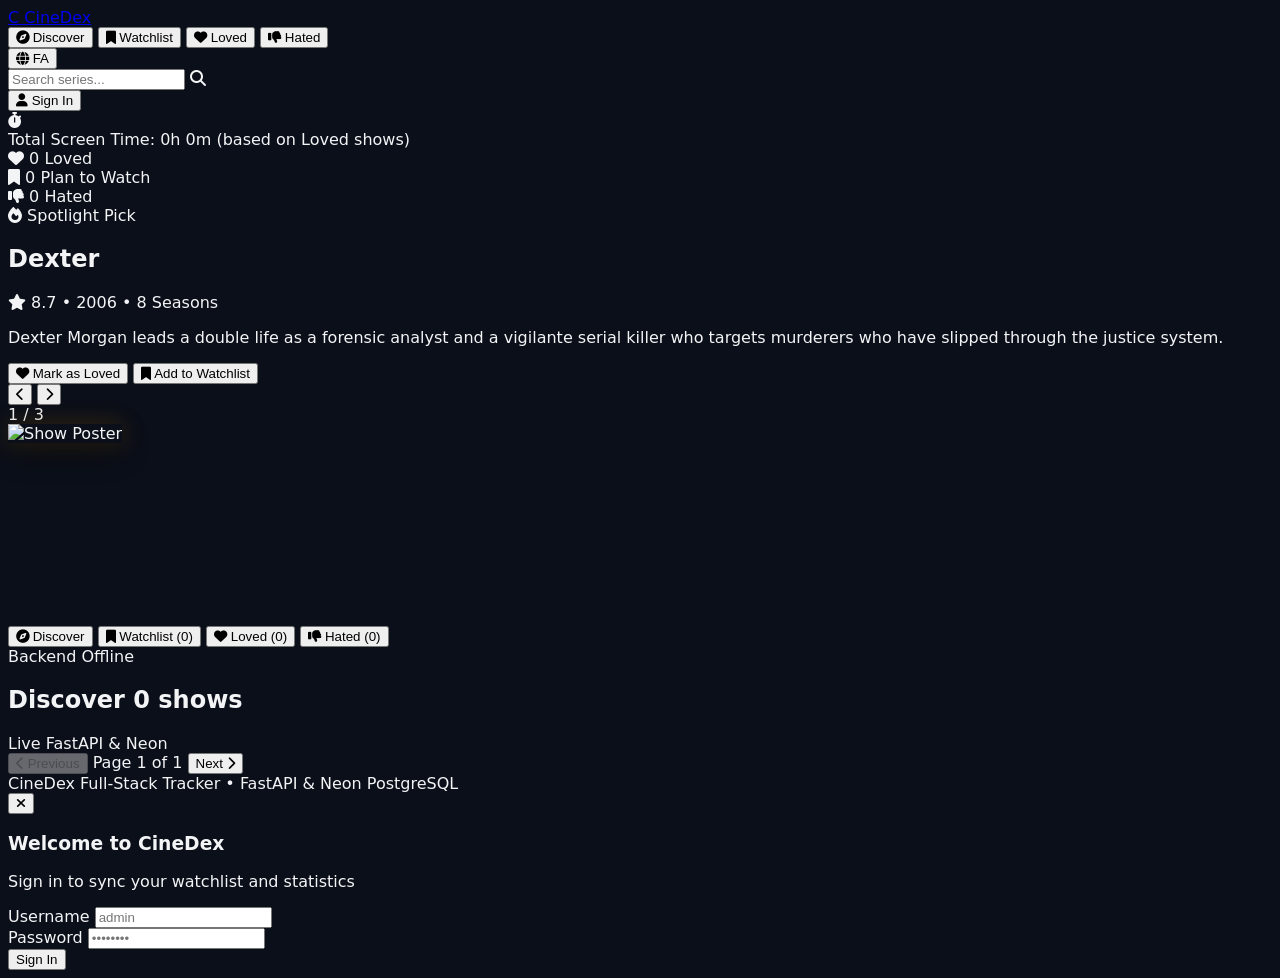
==== commit 29fb2c60: "Update index.html" ====
--- a/frontend/index.html
+++ b/frontend/index.html
@@ -1,5 +1,5 @@
 <!DOCTYPE html>
-<html lang="en">
+<html lang="en" dir="ltr">
 <head>
   <meta charset="UTF-8">
   <meta name="viewport" content="width=device-width, initial-scale=1.0">
@@ -10,45 +10,70 @@
     body {
       background-color: #0b0f19;
       color: #f3f4f6;
-      font-family: system-ui, -apple-system, sans-serif;
-      margin: 0;
-      padding: 0;
-    }
-    .hero-box {
-      min-height: 380px;
+      font-family: system-ui, -apple-system, BlinkMacSystemFont, "Segoe UI", Roboto, sans-serif;
+    }
+    .hero-bg {
+      min-height: 420px;
       background-size: cover;
-      background-position: center;
-      transition: background-image 0.5s ease-in-out;
+      background-position: center 25%;
+      transition: background-image 0.6s ease-in-out;
     }
     .hero-grad {
-      background: linear-gradient(90deg, rgba(11,15,25,0.95) 0%, rgba(11,15,25,0.8) 50%, rgba(11,15,25,0.4) 100%),
+      background: linear-gradient(90deg, rgba(11,15,25,0.96) 0%, rgba(11,15,25,0.85) 45%, rgba(11,15,25,0.4) 100%),
                   linear-gradient(180deg, rgba(11,15,25,0.2) 0%, rgba(11,15,25,1) 100%);
+    }
+    .poster-glow {
+      box-shadow: 0 10px 30px -5px rgba(0, 0, 0, 0.9), 0 0 25px rgba(245, 158, 11, 0.2);
+    }
+    .fade-anim {
+      animation: fadeIn 0.4s ease-in-out;
+    }
+    @keyframes fadeIn {
+      from { opacity: 0; transform: translateY(4px); }
+      to { opacity: 1; transform: translateY(0); }
     }
   </style>
 </head>
 <body class="min-h-screen flex flex-col justify-between selection:bg-amber-500 selection:text-black">
 
   <!-- NAVBAR -->
-  <header class="border-b border-gray-800 sticky top-0 z-40 bg-[#0b0f19]/95 backdrop-blur-md">
+  <header class="border-b border-gray-800/80 sticky top-0 z-40 bg-[#0b0f19]/90 backdrop-blur-md">
     <div class="max-w-7xl mx-auto px-4 h-16 flex items-center justify-between gap-4">
       <div class="flex items-center gap-6">
-        <a href="#" class="flex items-center gap-2 text-2xl font-black text-white">
+        <a href="#" onclick="location.reload()" class="flex items-center gap-2 text-2xl font-black text-white">
           <span class="w-8 h-8 rounded-lg bg-amber-500 flex items-center justify-center text-black font-black text-lg">C</span>
           Cine<span class="text-amber-400">Dex</span>
         </a>
         <nav class="hidden md:flex items-center gap-5 text-sm font-medium text-gray-400">
-          <button onclick="setTab('all')" class="hover:text-amber-400 transition-colors cursor-pointer"><i class="fa-solid fa-compass mr-1"></i> Discover</button>
-          <button onclick="setTab('dexter')" class="hover:text-amber-400 transition-colors cursor-pointer"><i class="fa-solid fa-skull mr-1 text-red-500"></i> Dexter Universe</button>
-          <button onclick="setTab('favorites')" class="hover:text-amber-400 transition-colors cursor-pointer"><i class="fa-solid fa-heart mr-1 text-pink-500"></i> Favorites</button>
+          <button onclick="setTab('all')" class="hover:text-amber-400 transition-colors cursor-pointer" data-i18n="nav_discover">
+            <i class="fa-solid fa-compass mr-1"></i> Discover
+          </button>
+          <button onclick="setTab('watchlist')" class="hover:text-amber-400 transition-colors cursor-pointer" data-i18n="nav_watchlist">
+            <i class="fa-solid fa-bookmark mr-1 text-blue-400"></i> Watchlist
+          </button>
+          <button onclick="setTab('loved')" class="hover:text-amber-400 transition-colors cursor-pointer" data-i18n="nav_loved">
+            <i class="fa-solid fa-heart mr-1 text-rose-500"></i> Loved
+          </button>
+          <button onclick="setTab('hated')" class="hover:text-amber-400 transition-colors cursor-pointer" data-i18n="nav_hated">
+            <i class="fa-solid fa-thumbs-down mr-1 text-gray-400"></i> Hated
+          </button>
         </nav>
       </div>
 
       <div class="flex items-center gap-3">
-        <div class="relative hidden sm:block w-60">
+        <!-- Language Switcher -->
+        <button 
+          onclick="toggleLanguage()" 
+          class="bg-gray-800 hover:bg-gray-700 text-xs font-bold px-3 py-1.5 rounded-lg border border-gray-700 text-gray-300 transition-all flex items-center gap-1.5 cursor-pointer">
+          <i class="fa-solid fa-globe text-amber-400"></i>
+          <span id="langLabel">FA</span>
+        </button>
+
+        <div class="relative hidden sm:block w-56">
           <input 
             type="text" 
             id="searchInput"
-            placeholder="Search TV shows..." 
+            placeholder="Search series..." 
             class="w-full bg-gray-900 border border-gray-700 rounded-full py-1.5 pl-9 pr-4 text-sm text-gray-200 placeholder-gray-500 focus:outline-none focus:border-amber-500"
             oninput="handleSearch(this.value)"
           />
@@ -58,26 +83,47 @@
         <button 
           id="authBtn"
           onclick="openAuthModal()" 
-          class="bg-amber-500 hover:bg-amber-400 text-black text-sm font-bold px-5 py-2 rounded-full transition-all shadow-md shadow-amber-500/20 flex items-center gap-2 cursor-pointer">
+          class="bg-amber-500 hover:bg-amber-400 text-black text-sm font-bold px-4 py-2 rounded-full transition-all shadow-md shadow-amber-500/20 flex items-center gap-2 cursor-pointer">
           <i class="fa-solid fa-user"></i>
-          <span>Sign In</span>
+          <span data-i18n="btn_signin">Sign In</span>
         </button>
       </div>
     </div>
   </header>
 
-  <!-- HERO SPOTLIGHT -->
-  <section id="heroSection" class="hero-box border-b border-gray-800 relative" style="background-image: url('https://m.media-amazon.com/images/M/MV5BMTc5NTM5OTY0Nl5BMl5BanBnXkFtZTgwNjg2NzYzOTE@._V1_SX500.jpg');">
-    <div class="hero-grad w-full h-full py-10 px-4 flex items-center">
+  <!-- WATCH TIME STATS BANNER -->
+  <div class="bg-gray-900/60 border-b border-gray-800/80 px-4 py-3">
+    <div class="max-w-7xl mx-auto flex items-center justify-between flex-wrap gap-4 text-xs sm:text-sm">
+      <div class="flex items-center gap-3">
+        <span class="w-8 h-8 rounded-xl bg-amber-500/10 border border-amber-500/30 flex items-center justify-center text-amber-400">
+          <i class="fa-solid fa-stopwatch"></i>
+        </span>
+        <div>
+          <span class="text-gray-400" data-i18n="time_watched_label">Total Screen Time:</span>
+          <span id="totalWatchTime" class="font-bold text-amber-400 ml-1">0h 0m</span>
+          <span class="text-gray-500 text-xs ml-1" data-i18n="time_watched_sub">(based on Loved shows)</span>
+        </div>
+      </div>
+      <div class="flex items-center gap-4 text-xs text-gray-400">
+        <div><i class="fa-solid fa-heart text-rose-500 mr-1"></i> <span id="lovedCountBadge">0</span> <span data-i18n="stat_loved">Loved</span></div>
+        <div><i class="fa-solid fa-bookmark text-blue-400 mr-1"></i> <span id="watchlistCountBadge">0</span> <span data-i18n="stat_watchlist">Plan to Watch</span></div>
+        <div><i class="fa-solid fa-thumbs-down text-gray-500 mr-1"></i> <span id="hatedCountBadge">0</span> <span data-i18n="stat_hated">Hated</span></div>
+      </div>
+    </div>
+  </div>
+
+  <!-- HERO DYNAMIC SPOTLIGHT -->
+  <section id="heroSection" class="hero-bg border-b border-gray-800/80 relative" style="background-image: url('https://static.tvmaze.com/uploads/images/original_untouched/173/433430.jpg');">
+    <div class="hero-grad w-full h-full py-12 px-4 flex items-center">
       <div class="max-w-7xl mx-auto w-full flex flex-col md:flex-row items-center justify-between gap-8">
         
-        <div class="flex-1 space-y-4">
+        <div class="flex-1 space-y-4 fade-anim" id="heroTextContainer">
           <div class="inline-flex items-center gap-2 px-3 py-1 rounded-full bg-amber-500/10 border border-amber-500/30 text-amber-400 text-xs font-semibold uppercase">
-            <i class="fa-solid fa-fire text-[10px]"></i> Spotlight Pick
+            <i class="fa-solid fa-fire text-[10px]"></i> <span data-i18n="spotlight_badge">Spotlight Pick</span>
           </div>
-          <h1 id="heroTitle" class="text-4xl sm:text-5xl font-black text-white">Dexter</h1>
+          <h1 id="heroTitle" class="text-4xl sm:text-6xl font-black text-white drop-shadow-md">Dexter</h1>
           
-          <div class="flex items-center gap-3 text-xs sm:text-sm text-gray-300 font-medium">
+          <div class="flex items-center gap-3 text-xs sm:text-sm text-gray-300 font-medium flex-wrap">
             <span id="heroRating" class="text-amber-400 font-bold bg-black/60 px-2 py-0.5 rounded border border-amber-500/30">
               <i class="fa-solid fa-star"></i> 8.7
             </span>
@@ -88,31 +134,34 @@
           </div>
 
           <p id="heroOverview" class="text-gray-300 text-sm sm:text-base leading-relaxed max-w-2xl line-clamp-3">
-            Dexter Morgan is a forensics expert for the Miami Metro Police Department who spends his nights tracking down and killing criminals.
+            Dexter Morgan leads a double life as a forensic analyst and a vigilante serial killer who targets murderers who have slipped through the justice system.
           </p>
 
-          <div class="flex items-center gap-3 pt-2">
-            <button onclick="toggleHeroFavorite()" class="bg-amber-500 hover:bg-amber-400 text-black px-5 py-2.5 rounded-xl font-bold text-sm transition-all flex items-center gap-2 cursor-pointer shadow-lg shadow-amber-500/20">
-              <i class="fa-solid fa-heart" id="heroHeart"></i> <span>Add to Favorites</span>
+          <div class="flex items-center gap-3 pt-3 flex-wrap">
+            <button onclick="toggleHeroList('loved')" class="bg-amber-500 hover:bg-amber-400 text-black px-5 py-2.5 rounded-xl font-bold text-sm transition-all flex items-center gap-2 cursor-pointer shadow-lg shadow-amber-500/20">
+              <i class="fa-solid fa-heart" id="heroHeart"></i> <span data-i18n="btn_love_show">Mark as Loved</span>
             </button>
-            <div class="flex items-center gap-1.5 ml-2">
-              <button onclick="prevHeroSlide()" class="w-9 h-9 rounded-xl bg-gray-900 border border-gray-700 text-gray-300 hover:text-white flex items-center justify-center cursor-pointer">
+            <button onclick="toggleHeroList('watchlist')" class="bg-gray-900 hover:bg-gray-800 text-white border border-gray-700 px-5 py-2.5 rounded-xl font-semibold text-sm transition-all flex items-center gap-2 cursor-pointer">
+              <i class="fa-solid fa-bookmark" id="heroBookmark"></i> <span data-i18n="btn_add_watchlist">Add to Watchlist</span>
+            </button>
+            <div class="flex items-center gap-2 ml-2">
+              <button onclick="prevHeroSlide()" class="w-10 h-10 rounded-xl bg-gray-900 border border-gray-700 text-gray-300 hover:text-white flex items-center justify-center cursor-pointer">
                 <i class="fa-solid fa-chevron-left text-xs"></i>
               </button>
-              <button onclick="nextHeroSlide()" class="w-9 h-9 rounded-xl bg-gray-900 border border-gray-700 text-gray-300 hover:text-white flex items-center justify-center cursor-pointer">
+              <button onclick="nextHeroSlide()" class="w-10 h-10 rounded-xl bg-gray-900 border border-gray-700 text-gray-300 hover:text-white flex items-center justify-center cursor-pointer">
                 <i class="fa-solid fa-chevron-right text-xs"></i>
               </button>
             </div>
-            <span id="heroSlideIndicator" class="text-xs text-gray-500 font-mono ml-1">1 / 3</span>
+            <span id="heroSlideIndicator" class="text-xs text-gray-400 font-mono ml-1">1 / 3</span>
           </div>
         </div>
 
-        <div class="w-40 sm:w-56 shrink-0">
+        <div class="w-44 sm:w-60 shrink-0 fade-anim" id="heroPosterContainer">
           <img 
             id="heroPoster"
-            src="https://m.media-amazon.com/images/M/MV5BMTc5NTM5OTY0Nl5BMl5BanBnXkFtZTgwNjg2NzYzOTE@._V1_SX500.jpg" 
+            src="https://static.tvmaze.com/uploads/images/medium_portrait/173/433430.jpg" 
             alt="Show Poster" 
-            class="w-full rounded-2xl border border-gray-700 shadow-2xl object-cover aspect-[2/3]"
+            class="w-full rounded-2xl border border-gray-700/80 poster-glow object-cover aspect-[2/3]"
           />
         </div>
 
@@ -122,38 +171,40 @@
 
   <!-- MAIN CATALOG -->
   <main class="max-w-7xl mx-auto px-4 py-8 w-full flex-1">
+    
+    <!-- Navigation Tabs -->
     <div class="flex items-center justify-between mb-6 pb-3 border-b border-gray-800 flex-wrap gap-4">
       <div class="flex items-center gap-2 overflow-x-auto">
         <button id="tab-all" onclick="setTab('all')" class="px-4 py-2 rounded-xl text-sm font-bold bg-amber-500 text-black transition-all cursor-pointer">
-          All Shows
+          <i class="fa-solid fa-compass mr-1"></i> <span data-i18n="tab_all">Discover</span>
         </button>
-        <button id="tab-dexter" onclick="setTab('dexter')" class="px-4 py-2 rounded-xl text-sm font-semibold bg-gray-900 text-gray-400 hover:text-white border border-gray-800 transition-all cursor-pointer">
-          Dexter Universe
+        <button id="tab-watchlist" onclick="setTab('watchlist')" class="px-4 py-2 rounded-xl text-sm font-semibold bg-gray-900 text-gray-400 hover:text-white border border-gray-800 transition-all cursor-pointer">
+          <i class="fa-solid fa-bookmark mr-1 text-blue-400"></i> <span data-i18n="tab_watchlist">Watchlist</span> (<span id="tWatchCount">0</span>)
         </button>
-        <button id="tab-favorites" onclick="setTab('favorites')" class="px-4 py-2 rounded-xl text-sm font-semibold bg-gray-900 text-gray-400 hover:text-white border border-gray-800 transition-all cursor-pointer">
-          Favorites (<span id="favCount">0</span>)
+        <button id="tab-loved" onclick="setTab('loved')" class="px-4 py-2 rounded-xl text-sm font-semibold bg-gray-900 text-gray-400 hover:text-white border border-gray-800 transition-all cursor-pointer">
+          <i class="fa-solid fa-heart mr-1 text-rose-500"></i> <span data-i18n="tab_loved">Loved</span> (<span id="tLovedCount">0</span>)
+        </button>
+        <button id="tab-hated" onclick="setTab('hated')" class="px-4 py-2 rounded-xl text-sm font-semibold bg-gray-900 text-gray-400 hover:text-white border border-gray-800 transition-all cursor-pointer">
+          <i class="fa-solid fa-thumbs-down mr-1 text-gray-400"></i> <span data-i18n="tab_hated">Hated</span> (<span id="tHatedCount">0</span>)
         </button>
       </div>
 
-      <div id="backendStatus" class="flex items-center gap-2 text-xs px-3 py-1.5 rounded-full bg-gray-900 border border-gray-800 text-gray-400">
-        <span class="w-2 h-2 rounded-full bg-yellow-400 animate-pulse"></span> Connecting to API...
+      <div id="backendStatus" class="flex items-center gap-2 text-xs px-3 py-1.5 rounded-full bg-gray-900 border border-gray-800 text-emerald-400">
+        <span class="w-2 h-2 rounded-full bg-emerald-500 animate-pulse"></span> Neon DB Connected
       </div>
     </div>
 
+    <!-- Active Tab Header -->
     <div class="flex items-center justify-between mb-6">
       <h2 id="currentTabTitle" class="text-xl sm:text-2xl font-bold text-white flex items-center gap-3">
-        <span>All Shows</span>
+        <span id="tabHeadingText">Discover</span>
         <span id="showsCount" class="text-xs bg-gray-800 text-gray-400 font-normal px-2.5 py-0.5 rounded-full">0 shows</span>
       </h2>
-      <span class="text-xs text-gray-500">Live from FastAPI & Neon</span>
+      <span class="text-xs text-gray-500" data-i18n="db_live_notice">Live FastAPI & Neon</span>
     </div>
 
-    <div id="showsGrid" class="grid grid-cols-2 sm:grid-cols-3 md:grid-cols-4 lg:grid-cols-4 gap-6">
-      <div class="h-80 bg-gray-900/60 rounded-2xl animate-pulse border border-gray-800"></div>
-      <div class="h-80 bg-gray-900/60 rounded-2xl animate-pulse border border-gray-800"></div>
-      <div class="h-80 bg-gray-900/60 rounded-2xl animate-pulse border border-gray-800"></div>
-      <div class="h-80 bg-gray-900/60 rounded-2xl animate-pulse border border-gray-800"></div>
-    </div>
+    <!-- Grid -->
+    <div id="showsGrid" class="grid grid-cols-2 sm:grid-cols-3 md:grid-cols-4 lg:grid-cols-4 gap-6"></div>
 
     <!-- Pagination -->
     <div id="paginationBar" class="mt-10 pt-6 border-t border-gray-800 flex items-center justify-between">
@@ -162,7 +213,7 @@
         onclick="changePage(-1)" 
         disabled
         class="px-4 py-2 rounded-xl text-xs sm:text-sm font-semibold bg-gray-900 border border-gray-800 text-gray-400 disabled:opacity-40 disabled:cursor-not-allowed hover:text-white transition-all cursor-pointer">
-        <i class="fa-solid fa-chevron-left mr-1"></i> Previous
+        <i class="fa-solid fa-chevron-left mr-1"></i> <span data-i18n="btn_prev">Previous</span>
       </button>
 
       <span id="pageIndicator" class="text-xs sm:text-sm text-gray-400 font-medium">Page 1 of 1</span>
@@ -171,13 +222,14 @@
         id="nextPageBtn" 
         onclick="changePage(1)" 
         class="px-4 py-2 rounded-xl text-xs sm:text-sm font-semibold bg-gray-900 border border-gray-800 text-gray-400 disabled:opacity-40 disabled:cursor-not-allowed hover:text-white transition-all cursor-pointer">
-        Next <i class="fa-solid fa-chevron-right ml-1"></i>
+        <span data-i18n="btn_next">Next</span> <i class="fa-solid fa-chevron-right ml-1"></i>
       </button>
     </div>
   </main>
 
+  <!-- FOOTER -->
   <footer class="border-t border-gray-800 bg-gray-950 py-6 text-center text-xs text-gray-500">
-    CineDex Full-Stack Application • FastAPI & PostgreSQL
+    CineDex Full-Stack Tracker • FastAPI & Neon PostgreSQL
   </footer>
 
   <!-- AUTH MODAL -->
@@ -187,33 +239,19 @@
         <i class="fa-solid fa-xmark text-lg"></i>
       </button>
 
-      <h3 class="text-xl font-bold text-white mb-1">Welcome to CineDex</h3>
-      <p class="text-xs text-gray-400 mb-6">Sign in to sync your watchlist</p>
+      <h3 class="text-xl font-bold text-white mb-1" data-i18n="auth_title">Welcome to CineDex</h3>
+      <p class="text-xs text-gray-400 mb-6" data-i18n="auth_desc">Sign in to sync your watchlist and statistics</p>
 
       <form id="authForm" onsubmit="handleAuthSubmit(event)" class="space-y-4">
         <div>
-          <label class="block text-xs font-semibold text-gray-300 mb-1">Username</label>
-          <input 
-            type="text" 
-            id="authUsername" 
-            required 
-            class="w-full bg-gray-800 border border-gray-700 rounded-xl px-3.5 py-2 text-sm text-white focus:outline-none focus:border-amber-500"
-            placeholder="admin"
-          />
+          <label class="block text-xs font-semibold text-gray-300 mb-1" data-i18n="auth_user">Username</label>
+          <input type="text" id="authUsername" required class="w-full bg-gray-800 border border-gray-700 rounded-xl px-3.5 py-2 text-sm text-white focus:outline-none focus:border-amber-500" placeholder="admin" />
         </div>
         <div>
-          <label class="block text-xs font-semibold text-gray-300 mb-1">Password</label>
-          <input 
-            type="password" 
-            id="authPassword" 
-            required 
-            class="w-full bg-gray-800 border border-gray-700 rounded-xl px-3.5 py-2 text-sm text-white focus:outline-none focus:border-amber-500"
-            placeholder="••••••••"
-          />
+          <label class="block text-xs font-semibold text-gray-300 mb-1" data-i18n="auth_pass">Password</label>
+          <input type="password" id="authPassword" required class="w-full bg-gray-800 border border-gray-700 rounded-xl px-3.5 py-2 text-sm text-white focus:outline-none focus:border-amber-500" placeholder="••••••••" />
         </div>
-        <button 
-          type="submit" 
-          class="w-full bg-amber-500 hover:bg-amber-400 text-black font-bold py-2.5 rounded-xl text-sm transition-all mt-2 cursor-pointer">
+        <button type="submit" class="w-full bg-amber-500 hover:bg-amber-400 text-black font-bold py-2.5 rounded-xl text-sm transition-all mt-2 cursor-pointer" data-i18n="btn_signin">
           Sign In
         </button>
       </form>
@@ -227,20 +265,124 @@
     let currentHeroIndex = 0;
     let heroInterval = null;
     let currentTab = 'all';
-    let userFavorites = JSON.parse(localStorage.getItem('cinedex_favorites') || '[]');
+    let currentLang = localStorage.getItem('cinedex_lang') || 'en';
     let currentPage = 1;
     const itemsPerPage = 8;
 
+    // داده‌های کاربر ذخیره شده در LocalStorage
+    let userLists = {
+      loved: JSON.parse(localStorage.getItem('cinedex_loved') || '[]'),
+      watchlist: JSON.parse(localStorage.getItem('cinedex_watchlist') || '[]'),
+      hated: JSON.parse(localStorage.getItem('cinedex_hated') || '[]')
+    };
+
+    // دیکشنری دو زبانه کامل
+    const translations = {
+      en: {
+        nav_discover: '<i class="fa-solid fa-compass mr-1"></i> Discover',
+        nav_watchlist: '<i class="fa-solid fa-bookmark mr-1 text-blue-400"></i> Watchlist',
+        nav_loved: '<i class="fa-solid fa-heart mr-1 text-rose-500"></i> Loved',
+        nav_hated: '<i class="fa-solid fa-thumbs-down mr-1 text-gray-400"></i> Hated',
+        btn_signin: 'Sign In',
+        time_watched_label: 'Total Screen Time:',
+        time_watched_sub: '(based on Loved shows)',
+        stat_loved: 'Loved',
+        stat_watchlist: 'Plan to Watch',
+        stat_hated: 'Hated',
+        spotlight_badge: 'Spotlight Pick',
+        btn_love_show: 'Mark as Loved',
+        btn_add_watchlist: 'Add to Watchlist',
+        tab_all: 'Discover',
+        tab_watchlist: 'Watchlist',
+        tab_loved: 'Loved',
+        tab_hated: 'Hated',
+        db_live_notice: 'Live FastAPI & Neon',
+        btn_prev: 'Previous',
+        btn_next: 'Next',
+        auth_title: 'Welcome to CineDex',
+        auth_desc: 'Sign in to sync your watchlist and statistics',
+        auth_user: 'Username',
+        auth_pass: 'Password',
+        no_shows: 'No shows found in this category.'
+      },
+      fa: {
+        nav_discover: '<i class="fa-solid fa-compass ml-1"></i> کاوش سریال‌ها',
+        nav_watchlist: '<i class="fa-solid fa-bookmark ml-1 text-blue-400"></i> در برنامه تماشا',
+        nav_loved: '<i class="fa-solid fa-heart ml-1 text-rose-500"></i> دوست‌داشتنی‌ها',
+        nav_hated: '<i class="fa-solid fa-thumbs-down ml-1 text-gray-400"></i> نپسندیده‌ام',
+        btn_signin: 'ورود به حساب',
+        time_watched_label: 'مجموع زمان تماشا:',
+        time_watched_sub: '(بر اساس سریال‌های دیده‌شده)',
+        stat_loved: 'علاقه‌مندی',
+        stat_watchlist: 'در برنامه تماشا',
+        stat_hated: 'نپسندیده',
+        spotlight_badge: 'پیشنهاد ویژه',
+        btn_love_show: 'افزودن به دیده‌شده‌ها',
+        btn_add_watchlist: 'افزودن به لیست تماشا',
+        tab_all: 'کاوش',
+        tab_watchlist: 'لیست تماشا',
+        tab_loved: 'دوست‌داشتنی‌ها',
+        tab_hated: 'نپسندیده‌ام',
+        db_live_notice: 'اتصال زنده FastAPI و Neon',
+        btn_prev: 'قبلی',
+        btn_next: 'بعدی',
+        auth_title: 'خوش آمدید به ساین‌دکس',
+        auth_desc: 'برای همگام‌سازی لیست و آمار حساب خود وارد شوید',
+        auth_user: 'نام کاربری',
+        auth_pass: 'رمز عبور',
+        no_shows: 'هیچ سریالی در این بخش یافت نشد.'
+      }
+    };
+
+    function toggleLanguage() {
+      currentLang = currentLang === 'en' ? 'fa' : 'en';
+      localStorage.setItem('cinedex_lang', currentLang);
+      applyLanguage();
+    }
+
+    function applyLanguage() {
+      const t = translations[currentLang];
+      document.documentElement.dir = currentLang === 'fa' ? 'rtl' : 'ltr';
+      document.documentElement.lang = currentLang;
+      document.getElementById('langLabel').innerText = currentLang === 'en' ? 'FA' : 'EN';
+
+      document.querySelectorAll('[data-i18n]').forEach(el => {
+        const key = el.getAttribute('data-i18n');
+        if (t[key]) el.innerHTML = t[key];
+      });
+
+      updateTabTitle();
+      applyFilters();
+    }
+
+    function resolvePoster(show) {
+      const title = (show.title || '').toLowerCase();
+      if (title.includes('original sin')) return "https://static.tvmaze.com/uploads/images/medium_portrait/542/1355486.jpg";
+      if (title.includes('dexter')) return "https://static.tvmaze.com/uploads/images/medium_portrait/173/433430.jpg";
+      if (title.includes('breaking bad')) return "https://static.tvmaze.com/uploads/images/medium_portrait/501/1253519.jpg";
+      if (title.includes('saul')) return "https://static.tvmaze.com/uploads/images/medium_portrait/413/1034988.jpg";
+      return show.poster_path || "https://images.unsplash.com/photo-1574375927938-d5a98e8ffe85?w=500&auto=format&fit=crop";
+    }
+
+    function resolveBackdrop(show) {
+      const title = (show.title || '').toLowerCase();
+      if (title.includes('original sin') || title.includes('dexter')) return "https://static.tvmaze.com/uploads/images/original_untouched/173/433430.jpg";
+      if (title.includes('breaking bad')) return "https://static.tvmaze.com/uploads/images/original_untouched/501/1253519.jpg";
+      if (title.includes('saul')) return "https://static.tvmaze.com/uploads/images/original_untouched/413/1034988.jpg";
+      return show.backdrop_path || resolvePoster(show);
+    }
+
+    // باز و بسته کردن مدال
     window.openAuthModal = function() {
-      const modal = document.getElementById("authModal");
-      modal.classList.remove("hidden");
-      modal.classList.add("flex");
+      const m = document.getElementById("authModal");
+      m.classList.remove("hidden");
+      m.classList.add("flex");
     };
 
     window.closeAuthModal = function() {
-      const modal = document.getElementById("authModal");
-      modal.classList.add("hidden");
-      modal.classList.remove("flex");
+      const m = document.getElementById("authModal");
+      m.classList.add("hidden");
+      m.classList.remove("flex");
     };
 
     document.getElementById("authModal").addEventListener("click", function(e) {
@@ -255,11 +397,69 @@
       closeAuthModal();
     };
 
+    // سیستم سه‌گانه لیست‌ها: Watchlist, Loved, Hated
+    window.toggleList = function(type, showId) {
+      const list = userLists[type];
+      const index = list.indexOf(showId);
+
+      if (index > -1) {
+        list.splice(index, 1);
+      } else {
+        // حذف از سایر لیست‌ها در صورت اضافه شدن به یکی از آنها
+        ['loved', 'watchlist', 'hated'].forEach(t => {
+          const i = userLists[t].indexOf(showId);
+          if (i > -1) userLists[t].splice(i, 1);
+        });
+        list.push(showId);
+      }
+
+      ['loved', 'watchlist', 'hated'].forEach(t => {
+        localStorage.setItem(`cinedex_${t}`, JSON.stringify(userLists[t]));
+      });
+
+      calculateWatchTime();
+      updateBadgeCounts();
+      updateHeroActionButtons();
+      applyFilters();
+    };
+
+    // محاسبه دقیق زمان تماشا (بر مبنای هر قسمت ۵۰ دقیقه برای سریال‌های Loved)
+    function calculateWatchTime() {
+      let totalMinutes = 0;
+      allShows.forEach(show => {
+        if (userLists.loved.includes(show.id)) {
+          const eps = show.total_episodes || (show.total_seasons ? show.total_seasons * 10 : 10);
+          totalMinutes += eps * 50;
+        }
+      });
+
+      const days = Math.floor(totalMinutes / (24 * 60));
+      const hours = Math.floor((totalMinutes % (24 * 60)) / 60);
+      const minutes = totalMinutes % 60;
+
+      let timeStr = "";
+      if (days > 0) timeStr += `${days}${currentLang === 'fa' ? ' روز ' : 'd '}`;
+      timeStr += `${hours}${currentLang === 'fa' ? ' ساعت ' : 'h '}`;
+      timeStr += `${minutes}${currentLang === 'fa' ? ' دقیقه' : 'm'}`;
+
+      document.getElementById("totalWatchTime").innerText = timeStr;
+    }
+
+    function updateBadgeCounts() {
+      document.getElementById("lovedCountBadge").innerText = userLists.loved.length;
+      document.getElementById("watchlistCountBadge").innerText = userLists.watchlist.length;
+      document.getElementById("hatedCountBadge").innerText = userLists.hated.length;
+
+      document.getElementById("tLovedCount").innerText = userLists.loved.length;
+      document.getElementById("tWatchCount").innerText = userLists.watchlist.length;
+      document.getElementById("tHatedCount").innerText = userLists.hated.length;
+    }
+
     window.setTab = function(tabName) {
       currentTab = tabName;
       currentPage = 1;
 
-      ['all', 'dexter', 'favorites'].forEach(t => {
+      ['all', 'watchlist', 'loved', 'hated'].forEach(t => {
         const btn = document.getElementById(`tab-${t}`);
         if (t === tabName) {
           btn.className = "px-4 py-2 rounded-xl text-sm font-bold bg-amber-500 text-black transition-all cursor-pointer";
@@ -268,47 +468,41 @@
         }
       });
 
-      const titleEl = document.getElementById("currentTabTitle");
-      if (tabName === 'all') titleEl.querySelector("span").innerText = "All Shows";
-      if (tabName === 'dexter') titleEl.querySelector("span").innerText = "Dexter Universe";
-      if (tabName === 'favorites') titleEl.querySelector("span").innerText = "Your Favorites";
-
+      updateTabTitle();
       applyFilters();
     };
 
-    window.toggleFavorite = function(showId) {
-      const index = userFavorites.indexOf(showId);
-      if (index > -1) {
-        userFavorites.splice(index, 1);
-      } else {
-        userFavorites.push(showId);
-      }
-      localStorage.setItem('cinedex_favorites', JSON.stringify(userFavorites));
-      updateFavCount();
-      updateHeroFavStatus();
-      applyFilters();
-    };
-
-    function updateFavCount() {
-      document.getElementById("favCount").innerText = userFavorites.length;
-    }
-
-    window.toggleHeroFavorite = function() {
+    function updateTabTitle() {
+      const t = translations[currentLang];
+      const titleEl = document.getElementById("tabHeadingText");
+      if (currentTab === 'all') titleEl.innerText = currentLang === 'fa' ? 'کاوش همه‌جا' : 'Discover';
+      if (currentTab === 'watchlist') titleEl.innerText = t.tab_watchlist;
+      if (currentTab === 'loved') titleEl.innerText = t.tab_loved;
+      if (currentTab === 'hated') titleEl.innerText = t.tab_hated;
+    }
+
+    // Hero Spotlight & Carousel
+    window.toggleHeroList = function(type) {
       if (!spotlightShows[currentHeroIndex]) return;
-      toggleFavorite(spotlightShows[currentHeroIndex].id);
-    };
-
-    function updateHeroFavStatus() {
+      toggleList(type, spotlightShows[currentHeroIndex].id);
+    };
+
+    function updateHeroActionButtons() {
       if (!spotlightShows[currentHeroIndex]) return;
-      const isFav = userFavorites.includes(spotlightShows[currentHeroIndex].id);
+      const showId = spotlightShows[currentHeroIndex].id;
+
+      const isLoved = userLists.loved.includes(showId);
+      const isWatch = userLists.watchlist.includes(showId);
+
       const heart = document.getElementById("heroHeart");
-      heart.className = isFav ? "fa-solid fa-heart text-red-500" : "fa-solid fa-heart";
+      heart.className = isLoved ? "fa-solid fa-heart text-red-600" : "fa-solid fa-heart";
+
+      const bookmark = document.getElementById("heroBookmark");
+      bookmark.className = isWatch ? "fa-solid fa-bookmark text-blue-400" : "fa-solid fa-bookmark";
     }
 
     async function fetchShows() {
       const statusBadge = document.getElementById("backendStatus");
-      const grid = document.getElementById("showsGrid");
-
       try {
         const response = await fetch(`${API_BASE}/shows`);
         if (!response.ok) throw new Error(`HTTP error: ${response.status}`);
@@ -319,31 +513,22 @@
         statusBadge.innerHTML = `<span class="w-2 h-2 rounded-full bg-emerald-500"></span> Neon DB Connected`;
         
         spotlightShows = allShows.slice(0, 5);
-        if (spotlightShows.length > 0) {
-          setupHeroCarousel();
-        }
-
-        updateFavCount();
-        applyFilters();
+        if (spotlightShows.length > 0) setupHeroCarousel();
+
+        calculateWatchTime();
+        updateBadgeCounts();
+        applyLanguage();
       } catch (err) {
-        console.error("API Fetch Error:", err);
+        console.error("API Error:", err);
+        statusBadge.className = "flex items-center gap-2 text-xs px-3 py-1.5 rounded-full bg-gray-900 border border-gray-800 text-red-400";
         statusBadge.innerHTML = `<span class="w-2 h-2 rounded-full bg-red-500"></span> Backend Offline`;
-        grid.innerHTML = `
-          <div class="col-span-full py-12 text-center text-gray-500">
-            <i class="fa-solid fa-circle-exclamation text-3xl text-amber-500/50 mb-3"></i>
-            <p class="text-sm">Could not fetch shows from API.</p>
-            <button onclick="fetchShows()" class="mt-4 px-4 py-1.5 bg-gray-800 text-gray-300 hover:text-white rounded-lg text-xs cursor-pointer">Retry</button>
-          </div>
-        `;
       }
     }
 
     function setupHeroCarousel() {
       renderHeroSlide(currentHeroIndex);
       if (heroInterval) clearInterval(heroInterval);
-      heroInterval = setInterval(() => {
-        nextHeroSlide();
-      }, 5000);
+      heroInterval = setInterval(() => nextHeroSlide(), 6000);
     }
 
     function renderHeroSlide(index) {
@@ -351,25 +536,19 @@
       if (!show) return;
 
       const heroSec = document.getElementById("heroSection");
-      const imgUrl = show.backdrop_path || show.poster_path || '';
-      if (imgUrl) {
-        heroSec.style.backgroundImage = `url('${imgUrl}')`;
-      }
-
-      document.getElementById("heroTitle").innerText = show.title || "Unknown";
-      document.getElementById("heroRating").innerHTML = `<i class="fa-solid fa-star"></i> ${show.vote_average || 'N/A'}`;
-      document.getElementById("heroYear").innerText = show.first_air_date ? show.first_air_date.split('-')[0] : 'Series';
-      document.getElementById("heroSeasons").innerText = `${show.total_seasons || 1} Seasons`;
+      heroSec.style.backgroundImage = `url('${resolveBackdrop(show)}')`;
+
+      document.getElementById("heroTitle").innerText = show.title || "Dexter";
+      document.getElementById("heroRating").innerHTML = `<i class="fa-solid fa-star"></i> ${show.vote_average || '8.7'}`;
+      document.getElementById("heroYear").innerText = show.first_air_date ? show.first_air_date.split('-')[0] : '2006';
+      document.getElementById("heroSeasons").innerText = `${show.total_seasons || 8} Seasons`;
       document.getElementById("heroOverview").innerText = show.overview || "";
 
       const poster = document.getElementById("heroPoster");
-      poster.src = show.poster_path || imgUrl;
-      poster.onerror = function() {
-        this.src = 'https://via.placeholder.com/300x450?text=CineDex';
-      };
+      poster.src = resolvePoster(show);
 
       document.getElementById("heroSlideIndicator").innerText = `${index + 1} / ${spotlightShows.length}`;
-      updateHeroFavStatus();
+      updateHeroActionButtons();
     }
 
     window.nextHeroSlide = function() {
@@ -387,10 +566,12 @@
     function applyFilters() {
       let filtered = [...allShows];
 
-      if (currentTab === 'dexter') {
-        filtered = filtered.filter(s => (s.title && s.title.toLowerCase().includes('dexter')) || (s.overview && s.overview.toLowerCase().includes('dexter')));
-      } else if (currentTab === 'favorites') {
-        filtered = filtered.filter(s => userFavorites.includes(s.id));
+      if (currentTab === 'watchlist') {
+        filtered = filtered.filter(s => userLists.watchlist.includes(s.id));
+      } else if (currentTab === 'loved') {
+        filtered = filtered.filter(s => userLists.loved.includes(s.id));
+      } else if (currentTab === 'hated') {
+        filtered = filtered.filter(s => userLists.hated.includes(s.id));
       }
 
       const q = document.getElementById("searchInput").value.toLowerCase().trim();
@@ -425,34 +606,53 @@
     function renderCards(shows) {
       const grid = document.getElementById("showsGrid");
       if (!shows || shows.length === 0) {
-        grid.innerHTML = `<div class="col-span-full text-center py-12 text-gray-500 text-sm">No shows found.</div>`;
+        grid.innerHTML = `<div class="col-span-full text-center py-12 text-gray-500 text-sm">${translations[currentLang].no_shows}</div>`;
         return;
       }
 
       grid.innerHTML = shows.map(show => {
-        const isFav = userFavorites.includes(show.id);
-        const posterUrl = show.poster_path || 'https://via.placeholder.com/300x450?text=CineDex';
+        const isLoved = userLists.loved.includes(show.id);
+        const isWatch = userLists.watchlist.includes(show.id);
+        const isHated = userLists.hated.includes(show.id);
 
         return `
           <div class="group bg-gray-900 border border-gray-800 rounded-2xl overflow-hidden hover:border-amber-500/50 transition-all flex flex-col justify-between hover:shadow-xl hover:shadow-black">
             <div class="relative overflow-hidden aspect-[2/3] bg-gray-950">
               <img 
-                src="${posterUrl}" 
+                src="${resolvePoster(show)}" 
                 alt="${show.title}" 
                 loading="lazy"
                 class="w-full h-full object-cover group-hover:scale-105 transition-transform duration-300"
-                onerror="this.src='https://via.placeholder.com/300x450?text=CineDex'"
               />
               <div class="absolute top-2 right-2 bg-black/80 backdrop-blur-md px-2 py-0.5 rounded-md text-xs font-bold text-amber-400 flex items-center gap-1 border border-amber-500/20">
                 <i class="fa-solid fa-star text-[10px]"></i> ${show.vote_average || 'N/A'}
               </div>
-              <button 
-                onclick="toggleFavorite(${show.id})"
-                class="absolute top-2 left-2 w-8 h-8 rounded-full bg-black/70 backdrop-blur-md flex items-center justify-center text-xs transition-colors hover:scale-110 cursor-pointer ${isFav ? 'text-red-500' : 'text-gray-300'}">
-                <i class="fa-solid fa-heart"></i>
-              </button>
+              
+              <!-- اکشن‌بار سریع روی هر کارت -->
+              <div class="absolute top-2 left-2 flex items-center gap-1">
+                <button 
+                  title="Loved"
+                  onclick="toggleList('loved', ${show.id})"
+                  class="w-7 h-7 rounded-full bg-black/75 backdrop-blur-md flex items-center justify-center text-xs transition-transform hover:scale-110 cursor-pointer ${isLoved ? 'text-rose-500 font-bold' : 'text-gray-400 hover:text-white'}">
+                  <i class="fa-solid fa-heart"></i>
+                </button>
+                <button 
+                  title="Watchlist"
+                  onclick="toggleList('watchlist', ${show.id})"
+                  class="w-7 h-7 rounded-full bg-black/75 backdrop-blur-md flex items-center justify-center text-xs transition-transform hover:scale-110 cursor-pointer ${isWatch ? 'text-blue-400 font-bold' : 'text-gray-400 hover:text-white'}">
+                  <i class="fa-solid fa-bookmark"></i>
+                </button>
+                <button 
+                  title="Hate"
+                  onclick="toggleList('hated', ${show.id})"
+                  class="w-7 h-7 rounded-full bg-black/75 backdrop-blur-md flex items-center justify-center text-xs transition-transform hover:scale-110 cursor-pointer ${isHated ? 'text-amber-500 font-bold' : 'text-gray-400 hover:text-white'}">
+                  <i class="fa-solid fa-thumbs-down"></i>
+                </button>
+              </div>
+
               ${show.total_seasons ? `<div class="absolute bottom-2 left-2 bg-black/70 backdrop-blur-sm px-2 py-0.5 rounded text-[10px] text-gray-300 border border-gray-700">${show.total_seasons} Seasons</div>` : ''}
             </div>
+            
             <div class="p-4 flex-1 flex flex-col justify-between gap-3">
               <div>
                 <h3 class="font-bold text-white text-base group-hover:text-amber-400 transition-colors line-clamp-1">${show.title}</h3>
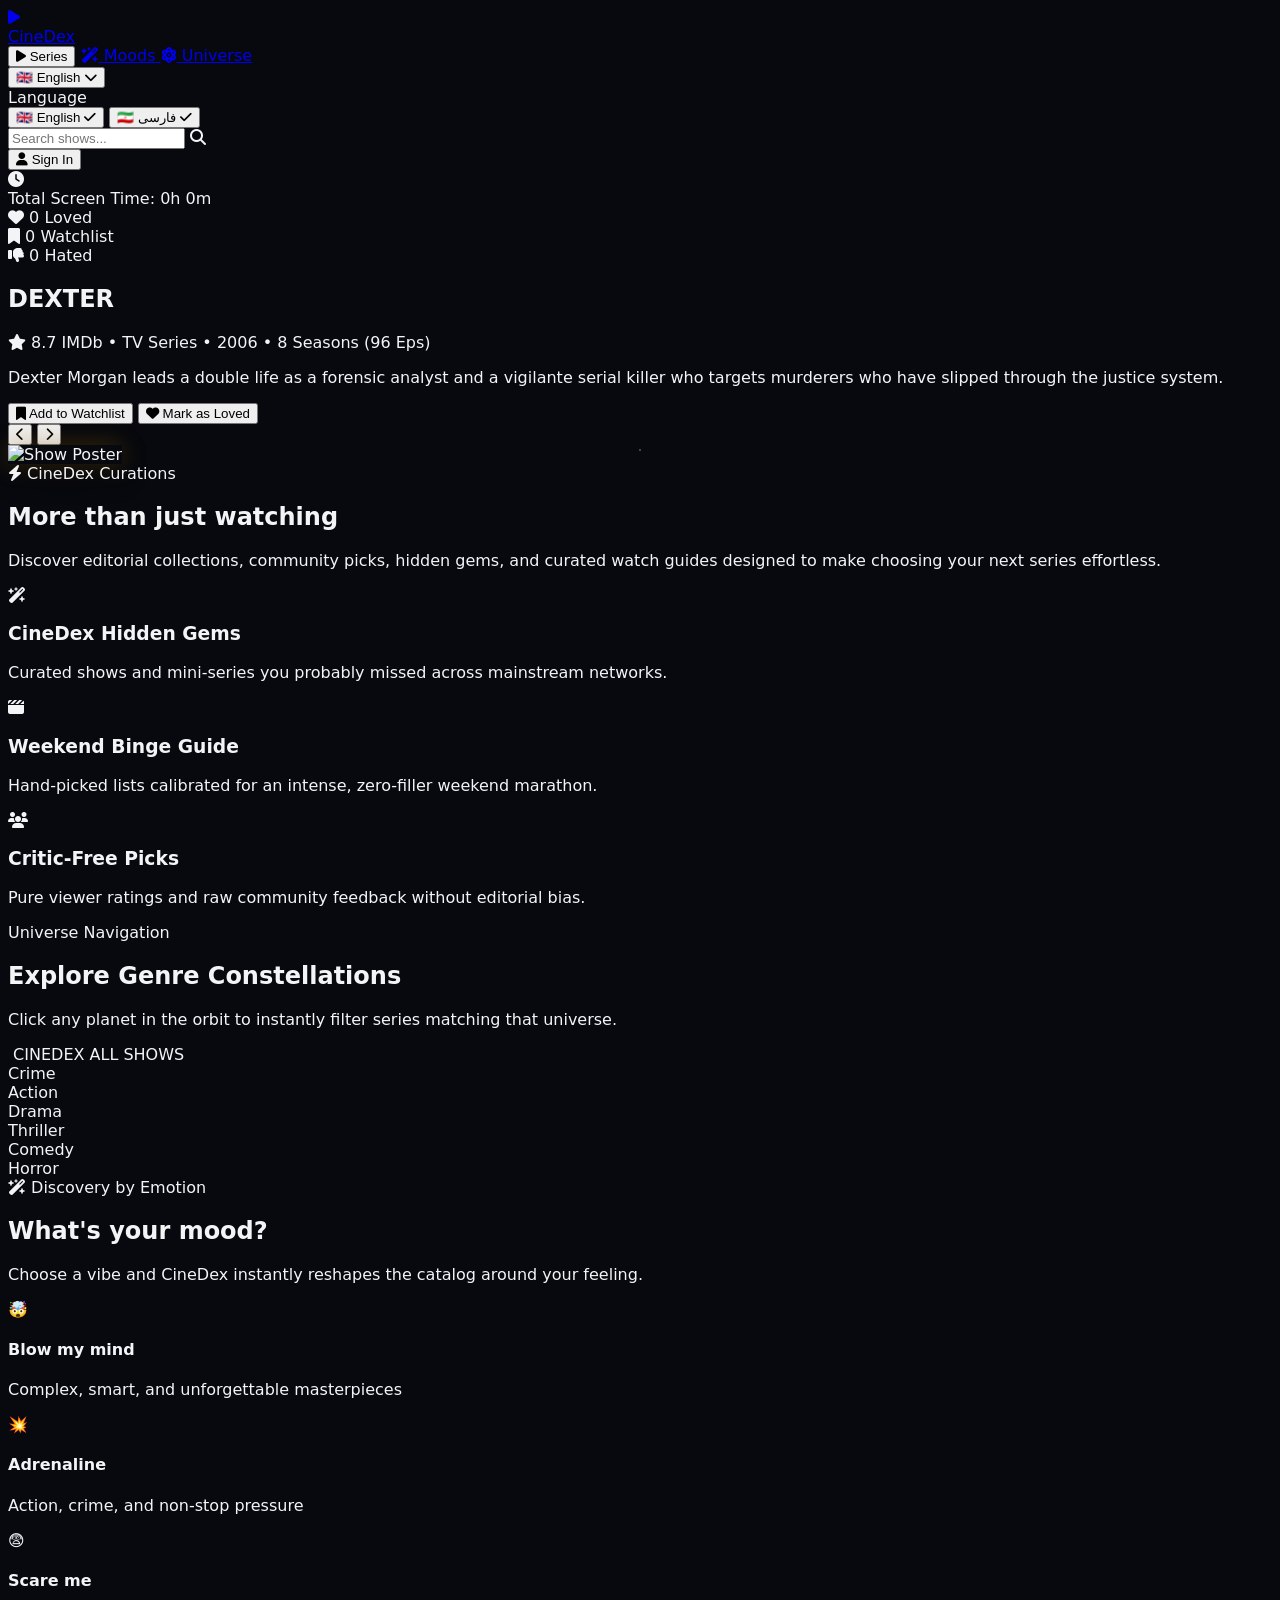
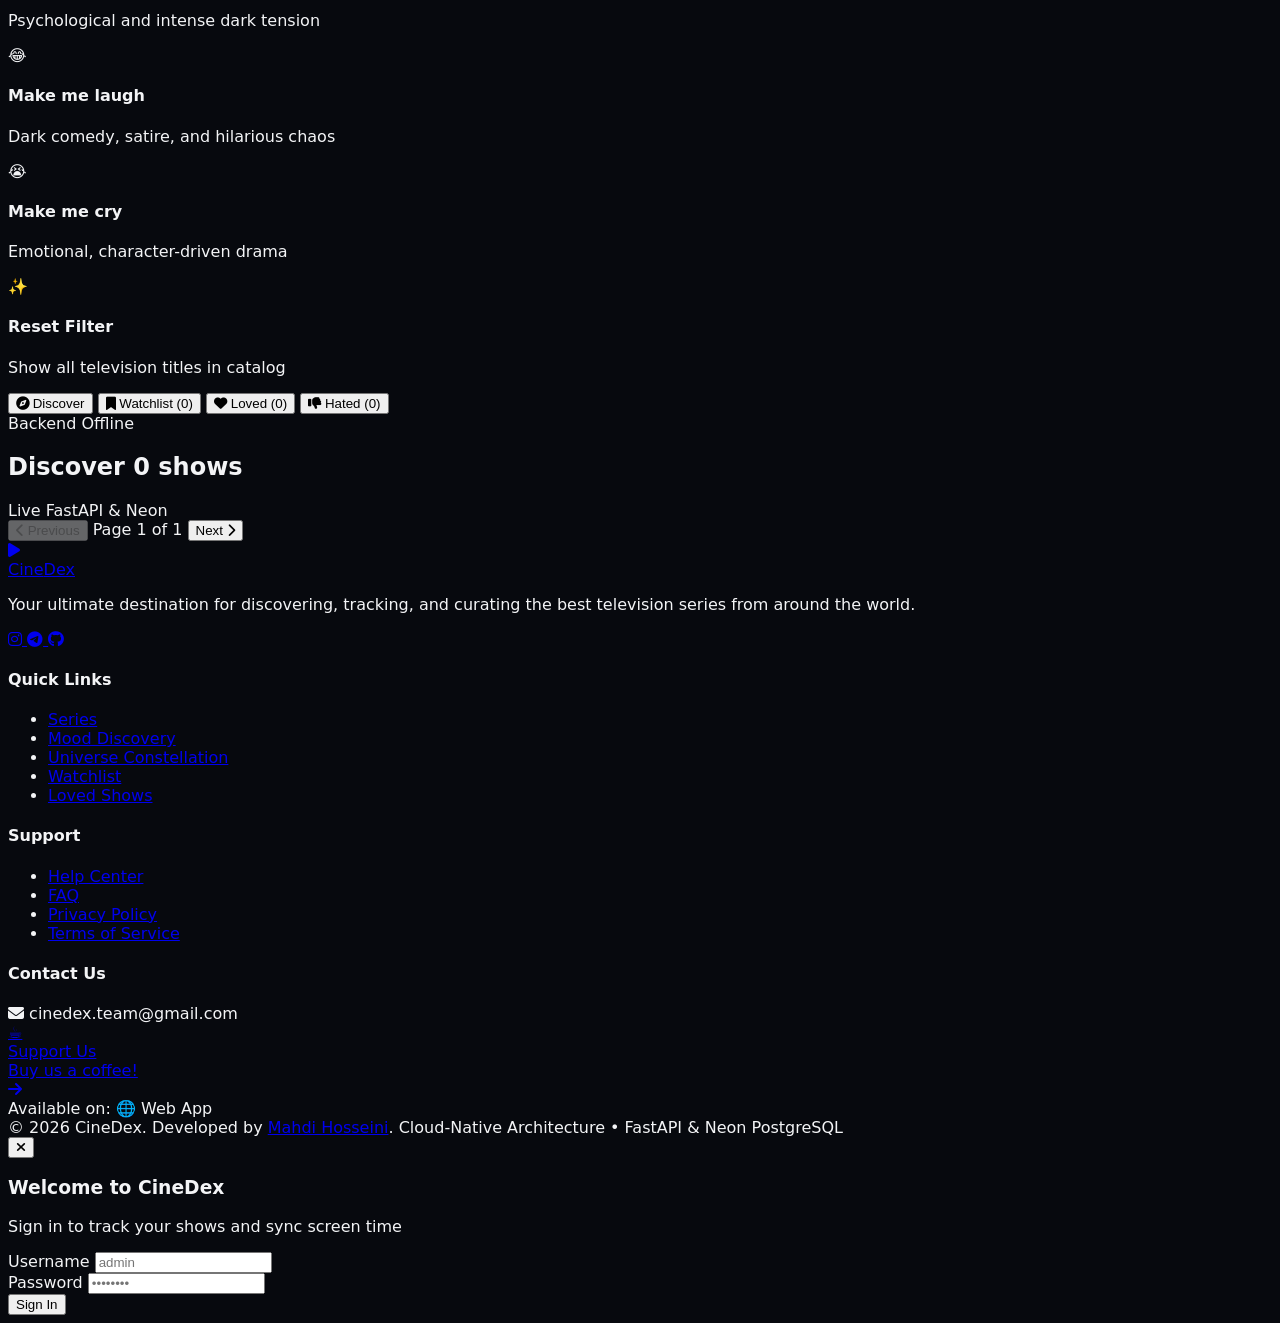
==== commit 8513ee82: "Update index.html" ====
--- a/frontend/index.html
+++ b/frontend/index.html
@@ -3,27 +3,40 @@
 <head>
   <meta charset="UTF-8">
   <meta name="viewport" content="width=device-width, initial-scale=1.0">
-  <title>CineDex - Discover & Track TV Shows</title>
+  <title>CineDex - Discover, Mood Picks & Track Series</title>
   <script src="https://cdn.tailwindcss.com"></script>
   <link rel="stylesheet" href="https://cdnjs.cloudflare.com/ajax/libs/font-awesome/6.4.0/css/all.min.css">
   <style>
     body {
-      background-color: #0b0f19;
+      background-color: #07090e;
       color: #f3f4f6;
       font-family: system-ui, -apple-system, BlinkMacSystemFont, "Segoe UI", Roboto, sans-serif;
-    }
-    .hero-bg {
-      min-height: 420px;
-      background-size: cover;
-      background-position: center 25%;
-      transition: background-image 0.6s ease-in-out;
+      overflow-x: hidden;
+    }
+    .poster-glow {
+      box-shadow: 0 10px 30px -5px rgba(0, 0, 0, 0.9), 0 0 25px rgba(245, 158, 11, 0.25);
     }
     .hero-grad {
-      background: linear-gradient(90deg, rgba(11,15,25,0.96) 0%, rgba(11,15,25,0.85) 45%, rgba(11,15,25,0.4) 100%),
-                  linear-gradient(180deg, rgba(11,15,25,0.2) 0%, rgba(11,15,25,1) 100%);
-    }
-    .poster-glow {
-      box-shadow: 0 10px 30px -5px rgba(0, 0, 0, 0.9), 0 0 25px rgba(245, 158, 11, 0.2);
+      background: linear-gradient(90deg, rgba(7,9,14,0.98) 0%, rgba(7,9,14,0.85) 45%, rgba(7,9,14,0.3) 100%),
+                  linear-gradient(180deg, rgba(7,9,14,0.1) 0%, rgba(7,9,14,1) 100%);
+    }
+    /* Genre Solar System Animations */
+    .orbit-ring {
+      border: 1px dashed rgba(255, 255, 255, 0.12);
+      border-radius: 50%;
+      position: absolute;
+      top: 50%;
+      left: 50%;
+      transform: translate(-50%, -50%);
+      pointer-events: none;
+    }
+    .planet {
+      transition: transform 0.3s cubic-bezier(0.34, 1.56, 0.64, 1), box-shadow 0.3s ease;
+      cursor: pointer;
+    }
+    .planet:hover {
+      transform: scale(1.22);
+      z-index: 30;
     }
     .fade-anim {
       animation: fadeIn 0.4s ease-in-out;
@@ -37,53 +50,79 @@
 <body class="min-h-screen flex flex-col justify-between selection:bg-amber-500 selection:text-black">
 
   <!-- NAVBAR -->
-  <header class="border-b border-gray-800/80 sticky top-0 z-40 bg-[#0b0f19]/90 backdrop-blur-md">
+  <header class="border-b border-gray-800/80 sticky top-0 z-50 bg-[#07090e]/95 backdrop-blur-md">
     <div class="max-w-7xl mx-auto px-4 h-16 flex items-center justify-between gap-4">
-      <div class="flex items-center gap-6">
-        <a href="#" onclick="location.reload()" class="flex items-center gap-2 text-2xl font-black text-white">
-          <span class="w-8 h-8 rounded-lg bg-amber-500 flex items-center justify-center text-black font-black text-lg">C</span>
-          Cine<span class="text-amber-400">Dex</span>
+      
+      <!-- Logo -->
+      <div class="flex items-center gap-8">
+        <a href="#" onclick="location.reload()" class="flex items-center gap-3 text-2xl font-black text-white group">
+          <div class="w-10 h-10 rounded-full bg-gradient-to-tr from-amber-600 to-amber-400 p-[2px] shadow-lg shadow-amber-500/20">
+            <div class="w-full h-full bg-[#07090e] rounded-full flex items-center justify-center">
+              <i class="fa-solid fa-play text-amber-400 text-xs ml-0.5 group-hover:scale-110 transition-transform"></i>
+            </div>
+          </div>
+          <span>Cine<span class="text-amber-400">Dex</span></span>
         </a>
-        <nav class="hidden md:flex items-center gap-5 text-sm font-medium text-gray-400">
-          <button onclick="setTab('all')" class="hover:text-amber-400 transition-colors cursor-pointer" data-i18n="nav_discover">
-            <i class="fa-solid fa-compass mr-1"></i> Discover
+
+        <!-- Main Navigation Links -->
+        <nav class="hidden md:flex items-center gap-6 text-sm font-medium text-gray-300">
+          <button onclick="setTab('all')" class="hover:text-amber-400 transition-colors cursor-pointer flex items-center gap-2">
+            <i class="fa-solid fa-play text-xs text-amber-400"></i> <span data-i18n="nav_series">Series</span>
           </button>
-          <button onclick="setTab('watchlist')" class="hover:text-amber-400 transition-colors cursor-pointer" data-i18n="nav_watchlist">
-            <i class="fa-solid fa-bookmark mr-1 text-blue-400"></i> Watchlist
+          <a href="#moodSection" class="hover:text-amber-400 transition-colors flex items-center gap-2">
+            <i class="fa-solid fa-wand-magic-sparkles text-xs text-amber-400"></i> <span data-i18n="nav_moods">Moods</span>
+          </a>
+          <a href="#universeSection" class="hover:text-amber-400 transition-colors flex items-center gap-2">
+            <i class="fa-solid fa-atom text-xs text-amber-400"></i> <span data-i18n="nav_universe">Universe</span>
+          </a>
+        </nav>
+      </div>
+
+      <!-- Right Action Items -->
+      <div class="flex items-center gap-3">
+        
+        <!-- Custom Language Dropdown -->
+        <div class="relative">
+          <button 
+            id="langMenuBtn"
+            onclick="toggleLangMenu()" 
+            class="bg-gray-900/90 hover:bg-gray-800 border border-amber-500/30 rounded-xl px-3 py-1.5 text-xs font-bold text-gray-200 flex items-center gap-2 transition-all cursor-pointer">
+            <span id="currentLangFlag">🇬🇧</span>
+            <span id="currentLangText">English</span>
+            <i class="fa-solid fa-chevron-down text-[10px] text-gray-400 ml-1 transition-transform" id="langChevron"></i>
           </button>
-          <button onclick="setTab('loved')" class="hover:text-amber-400 transition-colors cursor-pointer" data-i18n="nav_loved">
-            <i class="fa-solid fa-heart mr-1 text-rose-500"></i> Loved
-          </button>
-          <button onclick="setTab('hated')" class="hover:text-amber-400 transition-colors cursor-pointer" data-i18n="nav_hated">
-            <i class="fa-solid fa-thumbs-down mr-1 text-gray-400"></i> Hated
-          </button>
-        </nav>
-      </div>
-
-      <div class="flex items-center gap-3">
-        <!-- Language Switcher -->
-        <button 
-          onclick="toggleLanguage()" 
-          class="bg-gray-800 hover:bg-gray-700 text-xs font-bold px-3 py-1.5 rounded-lg border border-gray-700 text-gray-300 transition-all flex items-center gap-1.5 cursor-pointer">
-          <i class="fa-solid fa-globe text-amber-400"></i>
-          <span id="langLabel">FA</span>
-        </button>
-
-        <div class="relative hidden sm:block w-56">
+
+          <!-- Dropdown Options -->
+          <div id="langDropdown" class="hidden absolute right-0 mt-2 w-40 bg-gray-900/95 backdrop-blur-xl border border-gray-800 rounded-2xl p-1.5 shadow-2xl z-50">
+            <div class="text-[10px] font-bold text-gray-500 px-3 py-1 uppercase tracking-wider">Language</div>
+            <button onclick="selectLanguage('en')" class="w-full flex items-center justify-between px-3 py-2 rounded-xl text-xs hover:bg-gray-800/80 text-gray-200 font-semibold cursor-pointer">
+              <span class="flex items-center gap-2">🇬🇧 English</span>
+              <i class="fa-solid fa-check text-amber-400 text-xs" id="checkEn"></i>
+            </button>
+            <button onclick="selectLanguage('fa')" class="w-full flex items-center justify-between px-3 py-2 rounded-xl text-xs hover:bg-gray-800/80 text-gray-200 font-semibold cursor-pointer">
+              <span class="flex items-center gap-2">🇮🇷 فارسی</span>
+              <i class="fa-solid fa-check text-amber-400 text-xs hidden" id="checkFa"></i>
+            </button>
+          </div>
+        </div>
+
+        <!-- Search Bar -->
+        <div class="relative hidden sm:block w-52">
           <input 
             type="text" 
             id="searchInput"
-            placeholder="Search series..." 
-            class="w-full bg-gray-900 border border-gray-700 rounded-full py-1.5 pl-9 pr-4 text-sm text-gray-200 placeholder-gray-500 focus:outline-none focus:border-amber-500"
+            placeholder="Search shows..." 
+            class="w-full bg-gray-900 border border-gray-800 rounded-full py-1.5 pl-8 pr-3 text-xs text-gray-200 placeholder-gray-500 focus:outline-none focus:border-amber-500"
             oninput="handleSearch(this.value)"
           />
-          <i class="fa-solid fa-magnifying-glass absolute left-3 top-2.5 text-xs text-gray-500"></i>
-        </div>
-
+          <i class="fa-solid fa-magnifying-glass absolute left-3 top-2 text-[10px] text-gray-500"></i>
+        </div>
+
+        <!-- Sign In Button -->
         <button 
           id="authBtn"
           onclick="openAuthModal()" 
-          class="bg-amber-500 hover:bg-amber-400 text-black text-sm font-bold px-4 py-2 rounded-full transition-all shadow-md shadow-amber-500/20 flex items-center gap-2 cursor-pointer">
+          class="bg-amber-500 hover:bg-amber-400 text-black text-xs font-bold px-4 py-2 rounded-full transition-all shadow-md shadow-amber-500/20 flex items-center gap-1.5 cursor-pointer">
           <i class="fa-solid fa-user"></i>
           <span data-i18n="btn_signin">Sign In</span>
         </button>
@@ -91,72 +130,74 @@
     </div>
   </header>
 
-  <!-- WATCH TIME STATS BANNER -->
-  <div class="bg-gray-900/60 border-b border-gray-800/80 px-4 py-3">
-    <div class="max-w-7xl mx-auto flex items-center justify-between flex-wrap gap-4 text-xs sm:text-sm">
-      <div class="flex items-center gap-3">
-        <span class="w-8 h-8 rounded-xl bg-amber-500/10 border border-amber-500/30 flex items-center justify-center text-amber-400">
-          <i class="fa-solid fa-stopwatch"></i>
+  <!-- SCREEN TIME STATS BAR -->
+  <div class="bg-gray-950/80 border-b border-gray-800/80 px-4 py-2.5">
+    <div class="max-w-7xl mx-auto flex items-center justify-between flex-wrap gap-4 text-xs">
+      <div class="flex items-center gap-2.5">
+        <span class="w-7 h-7 rounded-lg bg-amber-500/10 border border-amber-500/30 flex items-center justify-center text-amber-400">
+          <i class="fa-solid fa-clock text-xs"></i>
         </span>
         <div>
           <span class="text-gray-400" data-i18n="time_watched_label">Total Screen Time:</span>
           <span id="totalWatchTime" class="font-bold text-amber-400 ml-1">0h 0m</span>
-          <span class="text-gray-500 text-xs ml-1" data-i18n="time_watched_sub">(based on Loved shows)</span>
-        </div>
-      </div>
-      <div class="flex items-center gap-4 text-xs text-gray-400">
+        </div>
+      </div>
+      <div class="flex items-center gap-4 text-gray-400">
         <div><i class="fa-solid fa-heart text-rose-500 mr-1"></i> <span id="lovedCountBadge">0</span> <span data-i18n="stat_loved">Loved</span></div>
-        <div><i class="fa-solid fa-bookmark text-blue-400 mr-1"></i> <span id="watchlistCountBadge">0</span> <span data-i18n="stat_watchlist">Plan to Watch</span></div>
+        <div><i class="fa-solid fa-bookmark text-blue-400 mr-1"></i> <span id="watchlistCountBadge">0</span> <span data-i18n="stat_watchlist">Watchlist</span></div>
         <div><i class="fa-solid fa-thumbs-down text-gray-500 mr-1"></i> <span id="hatedCountBadge">0</span> <span data-i18n="stat_hated">Hated</span></div>
       </div>
     </div>
   </div>
 
-  <!-- HERO DYNAMIC SPOTLIGHT -->
-  <section id="heroSection" class="hero-bg border-b border-gray-800/80 relative" style="background-image: url('https://static.tvmaze.com/uploads/images/original_untouched/173/433430.jpg');">
+  <!-- HERO DYNAMIC SPOTLIGHT CAROUSEL -->
+  <section id="heroSection" class="relative min-h-[460px] bg-cover bg-center border-b border-gray-800/80 flex items-center transition-all duration-700" style="background-image: url('https://media.wired.com/photos/5926a8cef3e2356fd800a08d/3:2/w_2560%2Cc_limit/Dexter.jpg');">
     <div class="hero-grad w-full h-full py-12 px-4 flex items-center">
       <div class="max-w-7xl mx-auto w-full flex flex-col md:flex-row items-center justify-between gap-8">
         
         <div class="flex-1 space-y-4 fade-anim" id="heroTextContainer">
-          <div class="inline-flex items-center gap-2 px-3 py-1 rounded-full bg-amber-500/10 border border-amber-500/30 text-amber-400 text-xs font-semibold uppercase">
-            <i class="fa-solid fa-fire text-[10px]"></i> <span data-i18n="spotlight_badge">Spotlight Pick</span>
-          </div>
-          <h1 id="heroTitle" class="text-4xl sm:text-6xl font-black text-white drop-shadow-md">Dexter</h1>
+          <h1 id="heroTitle" class="text-4xl sm:text-6xl font-black text-white tracking-tight drop-shadow-xl uppercase">DEXTER</h1>
           
           <div class="flex items-center gap-3 text-xs sm:text-sm text-gray-300 font-medium flex-wrap">
-            <span id="heroRating" class="text-amber-400 font-bold bg-black/60 px-2 py-0.5 rounded border border-amber-500/30">
-              <i class="fa-solid fa-star"></i> 8.7
+            <span id="heroRating" class="text-black bg-amber-400 font-black px-2 py-0.5 rounded flex items-center gap-1">
+              <i class="fa-solid fa-star text-[10px]"></i> 8.7 IMDb
             </span>
+            <span>•</span>
+            <span id="heroType" class="px-2 py-0.5 rounded bg-gray-800 text-gray-300">TV Series</span>
             <span>•</span>
             <span id="heroYear">2006</span>
             <span>•</span>
-            <span id="heroSeasons" class="px-2 py-0.5 rounded bg-gray-800 text-gray-300">8 Seasons</span>
+            <span id="heroSeasons" class="text-gray-400">8 Seasons (96 Eps)</span>
           </div>
 
-          <p id="heroOverview" class="text-gray-300 text-sm sm:text-base leading-relaxed max-w-2xl line-clamp-3">
+          <p id="heroOverview" class="text-gray-300 text-xs sm:text-sm leading-relaxed max-w-2xl line-clamp-3">
             Dexter Morgan leads a double life as a forensic analyst and a vigilante serial killer who targets murderers who have slipped through the justice system.
           </p>
 
-          <div class="flex items-center gap-3 pt-3 flex-wrap">
-            <button onclick="toggleHeroList('loved')" class="bg-amber-500 hover:bg-amber-400 text-black px-5 py-2.5 rounded-xl font-bold text-sm transition-all flex items-center gap-2 cursor-pointer shadow-lg shadow-amber-500/20">
-              <i class="fa-solid fa-heart" id="heroHeart"></i> <span data-i18n="btn_love_show">Mark as Loved</span>
-            </button>
-            <button onclick="toggleHeroList('watchlist')" class="bg-gray-900 hover:bg-gray-800 text-white border border-gray-700 px-5 py-2.5 rounded-xl font-semibold text-sm transition-all flex items-center gap-2 cursor-pointer">
+          <div class="flex items-center gap-3 pt-4 flex-wrap">
+            <button onclick="toggleHeroList('watchlist')" class="bg-amber-500 hover:bg-amber-400 text-black px-6 py-2.5 rounded-xl font-bold text-xs sm:text-sm transition-all flex items-center gap-2 cursor-pointer shadow-lg shadow-amber-500/20">
               <i class="fa-solid fa-bookmark" id="heroBookmark"></i> <span data-i18n="btn_add_watchlist">Add to Watchlist</span>
             </button>
-            <div class="flex items-center gap-2 ml-2">
-              <button onclick="prevHeroSlide()" class="w-10 h-10 rounded-xl bg-gray-900 border border-gray-700 text-gray-300 hover:text-white flex items-center justify-center cursor-pointer">
+            <button onclick="toggleHeroList('loved')" class="bg-gray-900/90 hover:bg-gray-800 border border-gray-700 text-white px-5 py-2.5 rounded-xl font-semibold text-xs sm:text-sm transition-all flex items-center gap-2 cursor-pointer">
+              <i class="fa-solid fa-heart text-rose-500" id="heroHeart"></i> <span data-i18n="btn_love_show">Mark as Loved</span>
+            </button>
+            
+            <!-- Prev & Next -->
+            <div class="flex items-center gap-2 ml-4">
+              <button onclick="prevHeroSlide()" class="w-9 h-9 rounded-xl bg-gray-900/90 border border-gray-800 text-gray-300 hover:text-white flex items-center justify-center cursor-pointer">
                 <i class="fa-solid fa-chevron-left text-xs"></i>
               </button>
-              <button onclick="nextHeroSlide()" class="w-10 h-10 rounded-xl bg-gray-900 border border-gray-700 text-gray-300 hover:text-white flex items-center justify-center cursor-pointer">
+              <button onclick="nextHeroSlide()" class="w-9 h-9 rounded-xl bg-gray-900/90 border border-gray-800 text-gray-300 hover:text-white flex items-center justify-center cursor-pointer">
                 <i class="fa-solid fa-chevron-right text-xs"></i>
               </button>
             </div>
-            <span id="heroSlideIndicator" class="text-xs text-gray-400 font-mono ml-1">1 / 3</span>
           </div>
-        </div>
-
-        <div class="w-44 sm:w-60 shrink-0 fade-anim" id="heroPosterContainer">
+
+          <!-- Carousel Dots -->
+          <div class="flex items-center gap-2 pt-3" id="heroDotsContainer"></div>
+        </div>
+
+        <div class="w-40 sm:w-56 shrink-0 fade-anim" id="heroPosterContainer">
           <img 
             id="heroPoster"
             src="https://static.tvmaze.com/uploads/images/medium_portrait/173/433430.jpg" 
@@ -169,22 +210,186 @@
     </div>
   </section>
 
+  <!-- EDITORIAL SECTIONS (CINEDEX ORIGINALS) -->
+  <section class="max-w-7xl mx-auto px-4 py-12 w-full">
+    <div class="bg-gradient-to-b from-gray-900/60 to-gray-950/80 border border-gray-800/80 rounded-3xl p-6 sm:p-8">
+      <div class="flex items-center gap-3 mb-2">
+        <span class="w-7 h-7 rounded-lg bg-amber-500/10 border border-amber-500/30 flex items-center justify-center text-amber-400">
+          <i class="fa-solid fa-bolt text-xs"></i>
+        </span>
+        <span class="text-xs font-bold tracking-widest text-amber-400 uppercase">CineDex Curations</span>
+      </div>
+      <h2 class="text-2xl sm:text-3xl font-black text-white mb-2" data-i18n="curation_title">More than just watching</h2>
+      <p class="text-xs sm:text-sm text-gray-400 max-w-2xl mb-8" data-i18n="curation_desc">
+        Discover editorial collections, community picks, hidden gems, and curated watch guides designed to make choosing your next series effortless.
+      </p>
+
+      <div class="grid grid-cols-1 md:grid-cols-3 gap-6">
+        <div class="bg-gray-900/50 border border-gray-800/80 hover:border-amber-500/40 rounded-2xl p-5 transition-all">
+          <div class="w-10 h-10 rounded-xl bg-amber-500/10 border border-amber-500/20 flex items-center justify-center text-amber-400 mb-4">
+            <i class="fa-solid fa-wand-magic-sparkles"></i>
+          </div>
+          <h3 class="font-bold text-white text-base mb-1">CineDex Hidden Gems</h3>
+          <p class="text-xs text-gray-400">Curated shows and mini-series you probably missed across mainstream networks.</p>
+        </div>
+
+        <div class="bg-gray-900/50 border border-gray-800/80 hover:border-amber-500/40 rounded-2xl p-5 transition-all">
+          <div class="w-10 h-10 rounded-xl bg-amber-500/10 border border-amber-500/20 flex items-center justify-center text-amber-400 mb-4">
+            <i class="fa-solid fa-clapperboard"></i>
+          </div>
+          <h3 class="font-bold text-white text-base mb-1">Weekend Binge Guide</h3>
+          <p class="text-xs text-gray-400">Hand-picked lists calibrated for an intense, zero-filler weekend marathon.</p>
+        </div>
+
+        <div class="bg-gray-900/50 border border-gray-800/80 hover:border-amber-500/40 rounded-2xl p-5 transition-all">
+          <div class="w-10 h-10 rounded-xl bg-amber-500/10 border border-amber-500/20 flex items-center justify-center text-amber-400 mb-4">
+            <i class="fa-solid fa-users"></i>
+          </div>
+          <h3 class="font-bold text-white text-base mb-1">Critic-Free Picks</h3>
+          <p class="text-xs text-gray-400">Pure viewer ratings and raw community feedback without editorial bias.</p>
+        </div>
+      </div>
+    </div>
+  </section>
+
+  <!-- INTERACTIVE GENRE SOLAR SYSTEM (THE ORBIT) -->
+  <section id="universeSection" class="border-y border-gray-800/60 py-16 bg-[#06080c] relative overflow-hidden">
+    <div class="max-w-7xl mx-auto px-4 text-center mb-10 relative z-10">
+      <div class="text-xs font-bold tracking-widest text-amber-400 uppercase mb-2">Universe Navigation</div>
+      <h2 class="text-3xl sm:text-4xl font-black text-white" data-i18n="universe_title">Explore Genre Constellations</h2>
+      <p class="text-xs sm:text-sm text-gray-400 mt-2" data-i18n="universe_desc">Click any planet in the orbit to instantly filter series matching that universe.</p>
+    </div>
+
+    <!-- Orbit Display Container -->
+    <div class="relative w-full max-w-2xl h-[380px] sm:h-[460px] mx-auto flex items-center justify-center">
+      <div class="orbit-ring w-[220px] h-[220px]"></div>
+      <div class="orbit-ring w-[340px] h-[340px]"></div>
+      <div class="orbit-ring w-[440px] h-[440px]"></div>
+
+      <!-- Sun (Center) -->
+      <div onclick="filterByGenre('')" class="relative z-20 w-24 h-24 rounded-full bg-gradient-to-tr from-amber-600 via-yellow-500 to-amber-300 shadow-[0_0_50px_rgba(245,158,11,0.6)] flex flex-col items-center justify-center cursor-pointer transition-transform hover:scale-110">
+        <i class="fa-solid fa-sparkles text-black text-sm mb-1"></i>
+        <span class="text-[10px] font-black text-black tracking-widest uppercase">CINEDEX</span>
+        <span class="text-[8px] font-bold text-black/70">ALL SHOWS</span>
+      </div>
+
+      <!-- Planet: Crime -->
+      <div onclick="filterByGenre('Crime')" class="planet absolute z-20 flex flex-col items-center" style="top: 28%; left: 32%;">
+        <div class="w-11 h-11 rounded-full bg-slate-500 shadow-[0_0_15px_rgba(148,163,184,0.6)] border border-slate-300"></div>
+        <span class="text-[11px] font-bold text-gray-200 mt-1.5">Crime</span>
+      </div>
+
+      <!-- Planet: Action -->
+      <div onclick="filterByGenre('Action')" class="planet absolute z-20 flex flex-col items-center" style="top: 25%; left: 14%;">
+        <div class="w-12 h-12 rounded-full bg-rose-600 shadow-[0_0_20px_rgba(225,29,72,0.7)] border border-rose-400"></div>
+        <span class="text-[11px] font-bold text-gray-200 mt-1.5">Action</span>
+      </div>
+
+      <!-- Planet: Drama -->
+      <div onclick="filterByGenre('Drama')" class="planet absolute z-20 flex flex-col items-center" style="bottom: 18%; left: 24%;">
+        <div class="w-14 h-14 rounded-full bg-purple-600 shadow-[0_0_25px_rgba(147,51,234,0.7)] border border-purple-400"></div>
+        <span class="text-[11px] font-bold text-gray-200 mt-1.5">Drama</span>
+      </div>
+
+      <!-- Planet: Thriller -->
+      <div onclick="filterByGenre('Thriller')" class="planet absolute z-20 flex flex-col items-center" style="bottom: 10%; right: 38%;">
+        <div class="w-10 h-10 rounded-full bg-orange-600 shadow-[0_0_15px_rgba(234,88,12,0.6)] border border-orange-400"></div>
+        <span class="text-[11px] font-bold text-gray-200 mt-1.5">Thriller</span>
+      </div>
+
+      <!-- Planet: Comedy -->
+      <div onclick="filterByGenre('Comedy')" class="planet absolute z-20 flex flex-col items-center" style="top: 12%; right: 46%;">
+        <div class="w-11 h-11 rounded-full bg-yellow-400 shadow-[0_0_15px_rgba(250,204,21,0.6)] border border-yellow-200"></div>
+        <span class="text-[11px] font-bold text-gray-200 mt-1.5">Comedy</span>
+      </div>
+
+      <!-- Planet: Horror -->
+      <div onclick="filterByGenre('Horror')" class="planet absolute z-20 flex flex-col items-center" style="top: 26%; right: 20%;">
+        <div class="w-11 h-11 rounded-full bg-emerald-600 shadow-[0_0_15px_rgba(5,150,105,0.6)] border border-emerald-400"></div>
+        <span class="text-[11px] font-bold text-gray-200 mt-1.5">Horror</span>
+      </div>
+    </div>
+  </section>
+
+  <!-- WHAT'S YOUR MOOD SECTION -->
+  <section id="moodSection" class="max-w-7xl mx-auto px-4 py-16 w-full">
+    <div class="mb-8">
+      <div class="text-xs font-bold tracking-widest text-amber-400 uppercase mb-2 flex items-center gap-2">
+        <i class="fa-solid fa-wand-magic-sparkles text-xs"></i> <span>Discovery by Emotion</span>
+      </div>
+      <h2 class="text-3xl font-black text-white" data-i18n="mood_title">What's your mood?</h2>
+      <p class="text-xs sm:text-sm text-gray-400 mt-1" data-i18n="mood_desc">Choose a vibe and CineDex instantly reshapes the catalog around your feeling.</p>
+    </div>
+
+    <!-- Mood Buttons Grid -->
+    <div class="grid grid-cols-1 sm:grid-cols-2 lg:grid-cols-3 gap-4">
+      
+      <div onclick="filterByMood('mind')" class="bg-gray-900/60 hover:bg-gray-800/90 border border-gray-800 hover:border-amber-500/50 p-4 rounded-2xl flex items-center gap-4 cursor-pointer transition-all">
+        <div class="text-3xl">🤯</div>
+        <div>
+          <h4 class="font-bold text-white text-sm">Blow my mind</h4>
+          <p class="text-xs text-gray-400">Complex, smart, and unforgettable masterpieces</p>
+        </div>
+      </div>
+
+      <div onclick="filterByMood('adrenaline')" class="bg-gray-900/60 hover:bg-gray-800/90 border border-gray-800 hover:border-amber-500/50 p-4 rounded-2xl flex items-center gap-4 cursor-pointer transition-all">
+        <div class="text-3xl">💥</div>
+        <div>
+          <h4 class="font-bold text-white text-sm">Adrenaline</h4>
+          <p class="text-xs text-gray-400">Action, crime, and non-stop pressure</p>
+        </div>
+      </div>
+
+      <div onclick="filterByMood('scare')" class="bg-gray-900/60 hover:bg-gray-800/90 border border-gray-800 hover:border-amber-500/50 p-4 rounded-2xl flex items-center gap-4 cursor-pointer transition-all">
+        <div class="text-3xl">😨</div>
+        <div>
+          <h4 class="font-bold text-white text-sm">Scare me</h4>
+          <p class="text-xs text-gray-400">Psychological and intense dark tension</p>
+        </div>
+      </div>
+
+      <div onclick="filterByMood('laugh')" class="bg-gray-900/60 hover:bg-gray-800/90 border border-gray-800 hover:border-amber-500/50 p-4 rounded-2xl flex items-center gap-4 cursor-pointer transition-all">
+        <div class="text-3xl">😂</div>
+        <div>
+          <h4 class="font-bold text-white text-sm">Make me laugh</h4>
+          <p class="text-xs text-gray-400">Dark comedy, satire, and hilarious chaos</p>
+        </div>
+      </div>
+
+      <div onclick="filterByMood('cry')" class="bg-gray-900/60 hover:bg-gray-800/90 border border-gray-800 hover:border-amber-500/50 p-4 rounded-2xl flex items-center gap-4 cursor-pointer transition-all">
+        <div class="text-3xl">😭</div>
+        <div>
+          <h4 class="font-bold text-white text-sm">Make me cry</h4>
+          <p class="text-xs text-gray-400">Emotional, character-driven drama</p>
+        </div>
+      </div>
+
+      <div onclick="filterByMood('reset')" class="bg-gray-900/60 hover:bg-gray-800/90 border border-gray-800 hover:border-amber-500/50 p-4 rounded-2xl flex items-center gap-4 cursor-pointer transition-all">
+        <div class="text-3xl">✨</div>
+        <div>
+          <h4 class="font-bold text-white text-sm">Reset Filter</h4>
+          <p class="text-xs text-gray-400">Show all television titles in catalog</p>
+        </div>
+      </div>
+
+    </div>
+  </section>
+
   <!-- MAIN CATALOG -->
-  <main class="max-w-7xl mx-auto px-4 py-8 w-full flex-1">
+  <main id="catalogSection" class="max-w-7xl mx-auto px-4 py-8 w-full flex-1">
     
-    <!-- Navigation Tabs -->
     <div class="flex items-center justify-between mb-6 pb-3 border-b border-gray-800 flex-wrap gap-4">
       <div class="flex items-center gap-2 overflow-x-auto">
-        <button id="tab-all" onclick="setTab('all')" class="px-4 py-2 rounded-xl text-sm font-bold bg-amber-500 text-black transition-all cursor-pointer">
+        <button id="tab-all" onclick="setTab('all')" class="px-4 py-2 rounded-xl text-xs sm:text-sm font-bold bg-amber-500 text-black transition-all cursor-pointer">
           <i class="fa-solid fa-compass mr-1"></i> <span data-i18n="tab_all">Discover</span>
         </button>
-        <button id="tab-watchlist" onclick="setTab('watchlist')" class="px-4 py-2 rounded-xl text-sm font-semibold bg-gray-900 text-gray-400 hover:text-white border border-gray-800 transition-all cursor-pointer">
+        <button id="tab-watchlist" onclick="setTab('watchlist')" class="px-4 py-2 rounded-xl text-xs sm:text-sm font-semibold bg-gray-900 text-gray-400 hover:text-white border border-gray-800 transition-all cursor-pointer">
           <i class="fa-solid fa-bookmark mr-1 text-blue-400"></i> <span data-i18n="tab_watchlist">Watchlist</span> (<span id="tWatchCount">0</span>)
         </button>
-        <button id="tab-loved" onclick="setTab('loved')" class="px-4 py-2 rounded-xl text-sm font-semibold bg-gray-900 text-gray-400 hover:text-white border border-gray-800 transition-all cursor-pointer">
+        <button id="tab-loved" onclick="setTab('loved')" class="px-4 py-2 rounded-xl text-xs sm:text-sm font-semibold bg-gray-900 text-gray-400 hover:text-white border border-gray-800 transition-all cursor-pointer">
           <i class="fa-solid fa-heart mr-1 text-rose-500"></i> <span data-i18n="tab_loved">Loved</span> (<span id="tLovedCount">0</span>)
         </button>
-        <button id="tab-hated" onclick="setTab('hated')" class="px-4 py-2 rounded-xl text-sm font-semibold bg-gray-900 text-gray-400 hover:text-white border border-gray-800 transition-all cursor-pointer">
+        <button id="tab-hated" onclick="setTab('hated')" class="px-4 py-2 rounded-xl text-xs sm:text-sm font-semibold bg-gray-900 text-gray-400 hover:text-white border border-gray-800 transition-all cursor-pointer">
           <i class="fa-solid fa-thumbs-down mr-1 text-gray-400"></i> <span data-i18n="tab_hated">Hated</span> (<span id="tHatedCount">0</span>)
         </button>
       </div>
@@ -194,16 +399,15 @@
       </div>
     </div>
 
-    <!-- Active Tab Header -->
     <div class="flex items-center justify-between mb-6">
       <h2 id="currentTabTitle" class="text-xl sm:text-2xl font-bold text-white flex items-center gap-3">
         <span id="tabHeadingText">Discover</span>
         <span id="showsCount" class="text-xs bg-gray-800 text-gray-400 font-normal px-2.5 py-0.5 rounded-full">0 shows</span>
       </h2>
-      <span class="text-xs text-gray-500" data-i18n="db_live_notice">Live FastAPI & Neon</span>
-    </div>
-
-    <!-- Grid -->
+      <span class="text-xs text-gray-500">Live FastAPI & Neon</span>
+    </div>
+
+    <!-- Shows Grid -->
     <div id="showsGrid" class="grid grid-cols-2 sm:grid-cols-3 md:grid-cols-4 lg:grid-cols-4 gap-6"></div>
 
     <!-- Pagination -->
@@ -227,20 +431,108 @@
     </div>
   </main>
 
-  <!-- FOOTER -->
-  <footer class="border-t border-gray-800 bg-gray-950 py-6 text-center text-xs text-gray-500">
-    CineDex Full-Stack Tracker • FastAPI & Neon PostgreSQL
+  <!-- LUXURY FOOTER (MATCHING THE SCREENSHOT) -->
+  <footer class="border-t border-gray-800/80 bg-[#05070a] pt-14 pb-8 text-gray-400 text-xs">
+    <div class="max-w-7xl mx-auto px-4 grid grid-cols-1 md:grid-cols-4 gap-10 pb-12 border-b border-gray-800/60">
+      
+      <!-- Brand & Mission -->
+      <div class="space-y-4">
+        <a href="#" class="flex items-center gap-2.5 text-xl font-black text-white">
+          <div class="w-8 h-8 rounded-full bg-gradient-to-tr from-amber-600 to-amber-400 p-[1.5px]">
+            <div class="w-full h-full bg-[#05070a] rounded-full flex items-center justify-center">
+              <i class="fa-solid fa-play text-amber-400 text-[10px] ml-0.5"></i>
+            </div>
+          </div>
+          <span>Cine<span class="text-amber-400">Dex</span></span>
+        </a>
+        <p class="leading-relaxed text-gray-400 text-xs">
+          Your ultimate destination for discovering, tracking, and curating the best television series from around the world.
+        </p>
+        <!-- Social Icons -->
+        <div class="flex items-center gap-3 pt-2">
+          <a href="#" class="w-9 h-9 rounded-xl bg-gray-900 border border-gray-800 flex items-center justify-center text-gray-400 hover:text-amber-400 hover:border-amber-500/40 transition-colors">
+            <i class="fa-brands fa-instagram"></i>
+          </a>
+          <a href="#" class="w-9 h-9 rounded-xl bg-gray-900 border border-gray-800 flex items-center justify-center text-gray-400 hover:text-amber-400 hover:border-amber-500/40 transition-colors">
+            <i class="fa-brands fa-telegram"></i>
+          </a>
+          <a href="https://github.com/xpmahdi" target="_blank" class="w-9 h-9 rounded-xl bg-gray-900 border border-gray-800 flex items-center justify-center text-gray-400 hover:text-amber-400 hover:border-amber-500/40 transition-colors">
+            <i class="fa-brands fa-github"></i>
+          </a>
+        </div>
+      </div>
+
+      <!-- Quick Links -->
+      <div>
+        <h4 class="text-white font-bold text-sm mb-4">Quick Links</h4>
+        <ul class="space-y-2.5">
+          <li><a href="#catalogSection" class="hover:text-amber-400 transition-colors">Series</a></li>
+          <li><a href="#moodSection" class="hover:text-amber-400 transition-colors">Mood Discovery</a></li>
+          <li><a href="#universeSection" class="hover:text-amber-400 transition-colors">Universe Constellation</a></li>
+          <li><a href="#" onclick="setTab('watchlist')" class="hover:text-amber-400 transition-colors">Watchlist</a></li>
+          <li><a href="#" onclick="setTab('loved')" class="hover:text-amber-400 transition-colors">Loved Shows</a></li>
+        </ul>
+      </div>
+
+      <!-- Support -->
+      <div>
+        <h4 class="text-white font-bold text-sm mb-4">Support</h4>
+        <ul class="space-y-2.5">
+          <li><a href="#" class="hover:text-amber-400 transition-colors">Help Center</a></li>
+          <li><a href="#" class="hover:text-amber-400 transition-colors">FAQ</a></li>
+          <li><a href="#" class="hover:text-amber-400 transition-colors">Privacy Policy</a></li>
+          <li><a href="#" class="hover:text-amber-400 transition-colors">Terms of Service</a></li>
+        </ul>
+      </div>
+
+      <!-- Contact & Buy Me a Coffee -->
+      <div class="space-y-4">
+        <h4 class="text-white font-bold text-sm mb-2">Contact Us</h4>
+        <div class="flex items-center gap-2 text-gray-300">
+          <i class="fa-solid fa-envelope text-amber-400"></i>
+          <span>cinedex.team@gmail.com</span>
+        </div>
+
+        <!-- Support Us Button -->
+        <a href="https://github.com/xpmahdi" target="_blank" class="block group bg-gradient-to-r from-amber-500/10 to-amber-600/5 hover:from-amber-500/20 hover:to-amber-600/15 border border-amber-500/30 rounded-2xl p-4 transition-all">
+          <div class="flex items-center justify-between">
+            <div class="flex items-center gap-3">
+              <div class="w-10 h-10 rounded-xl bg-amber-500 flex items-center justify-center text-black font-black text-base shadow-md shadow-amber-500/20">
+                ☕
+              </div>
+              <div>
+                <div class="font-bold text-white text-xs">Support Us</div>
+                <div class="text-[11px] text-gray-400">Buy us a coffee!</div>
+              </div>
+            </div>
+            <i class="fa-solid fa-arrow-right text-amber-400 group-hover:translate-x-1 transition-transform"></i>
+          </div>
+        </a>
+
+        <div class="text-[11px] text-gray-500 flex items-center gap-2 pt-1">
+          <span>Available on:</span>
+          <span class="px-2 py-0.5 rounded bg-gray-900 border border-gray-800 text-gray-300">🌐 Web App</span>
+        </div>
+      </div>
+
+    </div>
+
+    <!-- Bottom Copyright -->
+    <div class="max-w-7xl mx-auto px-4 pt-6 flex items-center justify-between flex-wrap gap-4 text-gray-600">
+      <span>© 2026 CineDex. Developed by <a href="https://github.com/xpmahdi" class="text-gray-400 hover:text-amber-400 font-medium">Mahdi Hosseini</a>.</span>
+      <span>Cloud-Native Architecture • FastAPI & Neon PostgreSQL</span>
+    </div>
   </footer>
 
   <!-- AUTH MODAL -->
-  <div id="authModal" class="fixed inset-0 z-50 bg-black/75 backdrop-blur-sm hidden items-center justify-center p-4">
-    <div class="bg-gray-900 border border-gray-700 rounded-2xl max-w-sm w-full p-6 relative shadow-2xl">
+  <div id="authModal" class="fixed inset-0 z-50 bg-black/80 backdrop-blur-sm hidden items-center justify-center p-4">
+    <div class="bg-gray-900 border border-gray-800 rounded-2xl max-w-sm w-full p-6 relative shadow-2xl">
       <button onclick="closeAuthModal()" class="absolute top-4 right-4 text-gray-400 hover:text-white cursor-pointer">
         <i class="fa-solid fa-xmark text-lg"></i>
       </button>
 
       <h3 class="text-xl font-bold text-white mb-1" data-i18n="auth_title">Welcome to CineDex</h3>
-      <p class="text-xs text-gray-400 mb-6" data-i18n="auth_desc">Sign in to sync your watchlist and statistics</p>
+      <p class="text-xs text-gray-400 mb-6" data-i18n="auth_desc">Sign in to track your shows and sync screen time</p>
 
       <form id="authForm" onsubmit="handleAuthSubmit(event)" class="space-y-4">
         <div>
@@ -265,96 +557,124 @@
     let currentHeroIndex = 0;
     let heroInterval = null;
     let currentTab = 'all';
+    let currentGenreFilter = '';
+    let currentMoodFilter = '';
     let currentLang = localStorage.getItem('cinedex_lang') || 'en';
     let currentPage = 1;
     const itemsPerPage = 8;
 
-    // داده‌های کاربر ذخیره شده در LocalStorage
     let userLists = {
       loved: JSON.parse(localStorage.getItem('cinedex_loved') || '[]'),
       watchlist: JSON.parse(localStorage.getItem('cinedex_watchlist') || '[]'),
       hated: JSON.parse(localStorage.getItem('cinedex_hated') || '[]')
     };
 
-    // دیکشنری دو زبانه کامل
     const translations = {
       en: {
-        nav_discover: '<i class="fa-solid fa-compass mr-1"></i> Discover',
-        nav_watchlist: '<i class="fa-solid fa-bookmark mr-1 text-blue-400"></i> Watchlist',
-        nav_loved: '<i class="fa-solid fa-heart mr-1 text-rose-500"></i> Loved',
-        nav_hated: '<i class="fa-solid fa-thumbs-down mr-1 text-gray-400"></i> Hated',
+        nav_series: 'Series',
+        nav_moods: 'Moods',
+        nav_universe: 'Universe',
         btn_signin: 'Sign In',
         time_watched_label: 'Total Screen Time:',
-        time_watched_sub: '(based on Loved shows)',
         stat_loved: 'Loved',
-        stat_watchlist: 'Plan to Watch',
+        stat_watchlist: 'Watchlist',
         stat_hated: 'Hated',
-        spotlight_badge: 'Spotlight Pick',
         btn_love_show: 'Mark as Loved',
         btn_add_watchlist: 'Add to Watchlist',
         tab_all: 'Discover',
         tab_watchlist: 'Watchlist',
         tab_loved: 'Loved',
         tab_hated: 'Hated',
-        db_live_notice: 'Live FastAPI & Neon',
         btn_prev: 'Previous',
         btn_next: 'Next',
+        curation_title: 'More than just watching',
+        curation_desc: 'Discover editorial collections, community picks, hidden gems, and curated watch guides designed to make choosing your next series effortless.',
+        universe_title: 'Explore Genre Constellations',
+        universe_desc: 'Click any planet in the orbit to instantly filter series matching that universe.',
+        mood_title: "What's your mood?",
+        mood_desc: 'Choose a vibe and CineDex instantly reshapes the catalog around your feeling.',
         auth_title: 'Welcome to CineDex',
-        auth_desc: 'Sign in to sync your watchlist and statistics',
+        auth_desc: 'Sign in to track your shows and sync screen time',
         auth_user: 'Username',
         auth_pass: 'Password',
-        no_shows: 'No shows found in this category.'
+        no_shows: 'No shows found matching this filter.'
       },
       fa: {
-        nav_discover: '<i class="fa-solid fa-compass ml-1"></i> کاوش سریال‌ها',
-        nav_watchlist: '<i class="fa-solid fa-bookmark ml-1 text-blue-400"></i> در برنامه تماشا',
-        nav_loved: '<i class="fa-solid fa-heart ml-1 text-rose-500"></i> دوست‌داشتنی‌ها',
-        nav_hated: '<i class="fa-solid fa-thumbs-down ml-1 text-gray-400"></i> نپسندیده‌ام',
+        nav_series: 'سریال‌ها',
+        nav_moods: 'حس‌وحال',
+        nav_universe: 'منظومه ژانرها',
         btn_signin: 'ورود به حساب',
         time_watched_label: 'مجموع زمان تماشا:',
-        time_watched_sub: '(بر اساس سریال‌های دیده‌شده)',
         stat_loved: 'علاقه‌مندی',
-        stat_watchlist: 'در برنامه تماشا',
+        stat_watchlist: 'لیست تماشا',
         stat_hated: 'نپسندیده',
-        spotlight_badge: 'پیشنهاد ویژه',
         btn_love_show: 'افزودن به دیده‌شده‌ها',
-        btn_add_watchlist: 'افزودن به لیست تماشا',
+        btn_add_watchlist: 'افزودن به واچ‌لیست',
         tab_all: 'کاوش',
         tab_watchlist: 'لیست تماشا',
         tab_loved: 'دوست‌داشتنی‌ها',
         tab_hated: 'نپسندیده‌ام',
-        db_live_notice: 'اتصال زنده FastAPI و Neon',
         btn_prev: 'قبلی',
         btn_next: 'بعدی',
-        auth_title: 'خوش آمدید به ساین‌دکس',
-        auth_desc: 'برای همگام‌سازی لیست و آمار حساب خود وارد شوید',
+        curation_title: 'فراتر از یک تماشای معمولی',
+        curation_desc: 'مجموعه‌های برگزیده، گوهر‌های کمتر دیده شده و لیست‌های اختصاصی آخر هفته برای انتخاب سریع بهترین سریال.',
+        universe_title: 'منظومه کیهانی ژانرها',
+        universe_desc: 'روی هر یک از سیارات کهکشان کلیک کنید تا سریال‌های همان دسته‌بندی در کاتالوگ نمایش داده شوند.',
+        mood_title: 'الان چه حس و حالی داری؟',
+        mood_desc: 'مود دلخواهت رو انتخاب کن تا ساین‌دکس سریال‌های مناسب رو بهت پیشنهاد بده.',
+        auth_title: 'ورود به ساین‌دکس',
+        auth_desc: 'برای ذخیره واچ‌لیست و ساعت‌های تماشا وارد حساب شوید',
         auth_user: 'نام کاربری',
         auth_pass: 'رمز عبور',
-        no_shows: 'هیچ سریالی در این بخش یافت نشد.'
-      }
-    };
-
-    function toggleLanguage() {
-      currentLang = currentLang === 'en' ? 'fa' : 'en';
-      localStorage.setItem('cinedex_lang', currentLang);
+        no_shows: 'هیچ سریالی با این فیلتر پیدا نشد.'
+      }
+    };
+
+    // ۱. مدیریت سلکتور کشویی زبان
+    window.toggleLangMenu = function() {
+      const menu = document.getElementById("langDropdown");
+      const chevron = document.getElementById("langChevron");
+      menu.classList.toggle("hidden");
+      chevron.classList.toggle("rotate-180");
+    };
+
+    window.selectLanguage = function(lang) {
+      currentLang = lang;
+      localStorage.setItem('cinedex_lang', lang);
+      document.getElementById("langDropdown").classList.add("hidden");
+      document.getElementById("langChevron").classList.remove("rotate-180");
       applyLanguage();
-    }
+    };
+
+    document.addEventListener("click", function(e) {
+      const menu = document.getElementById("langDropdown");
+      const btn = document.getElementById("langMenuBtn");
+      if (menu && btn && !btn.contains(e.target) && !menu.contains(e.target)) {
+        menu.classList.add("hidden");
+        document.getElementById("langChevron").classList.remove("rotate-180");
+      }
+    });
 
     function applyLanguage() {
       const t = translations[currentLang];
       document.documentElement.dir = currentLang === 'fa' ? 'rtl' : 'ltr';
       document.documentElement.lang = currentLang;
-      document.getElementById('langLabel').innerText = currentLang === 'en' ? 'FA' : 'EN';
+
+      document.getElementById("currentLangFlag").innerText = currentLang === 'en' ? '🇬🇧' : '🇮🇷';
+      document.getElementById("currentLangText").innerText = currentLang === 'en' ? 'English' : 'فارسی';
+      document.getElementById("checkEn").classList.toggle("hidden", currentLang !== 'en');
+      document.getElementById("checkFa").classList.toggle("hidden", currentLang !== 'fa');
 
       document.querySelectorAll('[data-i18n]').forEach(el => {
         const key = el.getAttribute('data-i18n');
         if (t[key]) el.innerHTML = t[key];
       });
 
-      updateTabTitle();
+      calculateWatchTime();
       applyFilters();
     }
 
+    // ۲. سیستم تصاویر و پوسترها
     function resolvePoster(show) {
       const title = (show.title || '').toLowerCase();
       if (title.includes('original sin')) return "https://static.tvmaze.com/uploads/images/medium_portrait/542/1355486.jpg";
@@ -366,13 +686,38 @@
 
     function resolveBackdrop(show) {
       const title = (show.title || '').toLowerCase();
-      if (title.includes('original sin') || title.includes('dexter')) return "https://static.tvmaze.com/uploads/images/original_untouched/173/433430.jpg";
-      if (title.includes('breaking bad')) return "https://static.tvmaze.com/uploads/images/original_untouched/501/1253519.jpg";
-      if (title.includes('saul')) return "https://static.tvmaze.com/uploads/images/original_untouched/413/1034988.jpg";
+      if (title.includes('dexter') || title.includes('original sin')) {
+        return "https://media.wired.com/photos/5926a8cef3e2356fd800a08d/3:2/w_2560%2Cc_limit/Dexter.jpg";
+      }
+      if (title.includes('breaking bad')) {
+        return "https://static.tvmaze.com/uploads/images/original_untouched/501/1253519.jpg";
+      }
+      if (title.includes('saul')) {
+        return "https://static.tvmaze.com/uploads/images/original_untouched/413/1034988.jpg";
+      }
       return show.backdrop_path || resolvePoster(show);
     }
 
-    // باز و بسته کردن مدال
+    // ۳. فیلترهای حس‌وحال (Moods) و منظومه کهکشانی (Orbit Planets)
+    window.filterByGenre = function(genre) {
+      currentGenreFilter = genre;
+      currentMoodFilter = '';
+      currentTab = 'all';
+      currentPage = 1;
+      applyFilters();
+      document.getElementById('catalogSection').scrollIntoView({ behavior: 'smooth' });
+    };
+
+    window.filterByMood = function(mood) {
+      currentMoodFilter = mood;
+      currentGenreFilter = '';
+      currentTab = 'all';
+      currentPage = 1;
+      applyFilters();
+      document.getElementById('catalogSection').scrollIntoView({ behavior: 'smooth' });
+    };
+
+    // ۴. احراز هویت
     window.openAuthModal = function() {
       const m = document.getElementById("authModal");
       m.classList.remove("hidden");
@@ -397,7 +742,7 @@
       closeAuthModal();
     };
 
-    // سیستم سه‌گانه لیست‌ها: Watchlist, Loved, Hated
+    // ۵. مدیریت لیست‌ها (Loved, Watchlist, Hated)
     window.toggleList = function(type, showId) {
       const list = userLists[type];
       const index = list.indexOf(showId);
@@ -405,7 +750,6 @@
       if (index > -1) {
         list.splice(index, 1);
       } else {
-        // حذف از سایر لیست‌ها در صورت اضافه شدن به یکی از آنها
         ['loved', 'watchlist', 'hated'].forEach(t => {
           const i = userLists[t].indexOf(showId);
           if (i > -1) userLists[t].splice(i, 1);
@@ -423,7 +767,6 @@
       applyFilters();
     };
 
-    // محاسبه دقیق زمان تماشا (بر مبنای هر قسمت ۵۰ دقیقه برای سریال‌های Loved)
     function calculateWatchTime() {
       let totalMinutes = 0;
       allShows.forEach(show => {
@@ -457,31 +800,23 @@
 
     window.setTab = function(tabName) {
       currentTab = tabName;
+      currentGenreFilter = '';
+      currentMoodFilter = '';
       currentPage = 1;
 
       ['all', 'watchlist', 'loved', 'hated'].forEach(t => {
         const btn = document.getElementById(`tab-${t}`);
         if (t === tabName) {
-          btn.className = "px-4 py-2 rounded-xl text-sm font-bold bg-amber-500 text-black transition-all cursor-pointer";
+          btn.className = "px-4 py-2 rounded-xl text-xs sm:text-sm font-bold bg-amber-500 text-black transition-all cursor-pointer";
         } else {
-          btn.className = "px-4 py-2 rounded-xl text-sm font-semibold bg-gray-900 text-gray-400 hover:text-white border border-gray-800 transition-all cursor-pointer";
+          btn.className = "px-4 py-2 rounded-xl text-xs sm:text-sm font-semibold bg-gray-900 text-gray-400 hover:text-white border border-gray-800 transition-all cursor-pointer";
         }
       });
 
-      updateTabTitle();
       applyFilters();
     };
 
-    function updateTabTitle() {
-      const t = translations[currentLang];
-      const titleEl = document.getElementById("tabHeadingText");
-      if (currentTab === 'all') titleEl.innerText = currentLang === 'fa' ? 'کاوش همه‌جا' : 'Discover';
-      if (currentTab === 'watchlist') titleEl.innerText = t.tab_watchlist;
-      if (currentTab === 'loved') titleEl.innerText = t.tab_loved;
-      if (currentTab === 'hated') titleEl.innerText = t.tab_hated;
-    }
-
-    // Hero Spotlight & Carousel
+    // ۶. چرخش اسلایدر و کاروسل هیرو
     window.toggleHeroList = function(type) {
       if (!spotlightShows[currentHeroIndex]) return;
       toggleList(type, spotlightShows[currentHeroIndex].id);
@@ -490,15 +825,11 @@
     function updateHeroActionButtons() {
       if (!spotlightShows[currentHeroIndex]) return;
       const showId = spotlightShows[currentHeroIndex].id;
-
       const isLoved = userLists.loved.includes(showId);
       const isWatch = userLists.watchlist.includes(showId);
 
-      const heart = document.getElementById("heroHeart");
-      heart.className = isLoved ? "fa-solid fa-heart text-red-600" : "fa-solid fa-heart";
-
-      const bookmark = document.getElementById("heroBookmark");
-      bookmark.className = isWatch ? "fa-solid fa-bookmark text-blue-400" : "fa-solid fa-bookmark";
+      document.getElementById("heroHeart").className = isLoved ? "fa-solid fa-heart text-rose-500" : "fa-solid fa-heart text-gray-400";
+      document.getElementById("heroBookmark").className = isWatch ? "fa-solid fa-bookmark text-amber-400" : "fa-solid fa-bookmark text-white";
     }
 
     async function fetchShows() {
@@ -520,7 +851,6 @@
         applyLanguage();
       } catch (err) {
         console.error("API Error:", err);
-        statusBadge.className = "flex items-center gap-2 text-xs px-3 py-1.5 rounded-full bg-gray-900 border border-gray-800 text-red-400";
         statusBadge.innerHTML = `<span class="w-2 h-2 rounded-full bg-red-500"></span> Backend Offline`;
       }
     }
@@ -528,7 +858,7 @@
     function setupHeroCarousel() {
       renderHeroSlide(currentHeroIndex);
       if (heroInterval) clearInterval(heroInterval);
-      heroInterval = setInterval(() => nextHeroSlide(), 6000);
+      heroInterval = setInterval(() => nextHeroSlide(), 6500);
     }
 
     function renderHeroSlide(index) {
@@ -539,17 +869,26 @@
       heroSec.style.backgroundImage = `url('${resolveBackdrop(show)}')`;
 
       document.getElementById("heroTitle").innerText = show.title || "Dexter";
-      document.getElementById("heroRating").innerHTML = `<i class="fa-solid fa-star"></i> ${show.vote_average || '8.7'}`;
+      document.getElementById("heroRating").innerHTML = `<i class="fa-solid fa-star text-[10px]"></i> ${show.vote_average || '8.7'} IMDb`;
       document.getElementById("heroYear").innerText = show.first_air_date ? show.first_air_date.split('-')[0] : '2006';
-      document.getElementById("heroSeasons").innerText = `${show.total_seasons || 8} Seasons`;
+      document.getElementById("heroSeasons").innerText = `${show.total_seasons || 8} Seasons (${show.total_episodes || 96} Eps)`;
       document.getElementById("heroOverview").innerText = show.overview || "";
 
-      const poster = document.getElementById("heroPoster");
-      poster.src = resolvePoster(show);
-
-      document.getElementById("heroSlideIndicator").innerText = `${index + 1} / ${spotlightShows.length}`;
+      document.getElementById("heroPoster").src = resolvePoster(show);
+
+      // رندر دات‌های نشانگر اسلاید
+      const dots = document.getElementById("heroDotsContainer");
+      dots.innerHTML = spotlightShows.map((_, i) => `
+        <div onclick="setHeroSlide(${i})" class="h-1.5 rounded-full transition-all cursor-pointer ${i === index ? 'w-8 bg-amber-400' : 'w-2 bg-gray-700 hover:bg-gray-500'}"></div>
+      `).join('');
+
       updateHeroActionButtons();
     }
+
+    window.setHeroSlide = function(i) {
+      currentHeroIndex = i;
+      renderHeroSlide(currentHeroIndex);
+    };
 
     window.nextHeroSlide = function() {
       if (spotlightShows.length === 0) return;
@@ -563,9 +902,11 @@
       renderHeroSlide(currentHeroIndex);
     };
 
+    // ۷. سیستم جامع فیلترها و نمایش کارت‌ها
     function applyFilters() {
       let filtered = [...allShows];
 
+      // فیلتر بر اساس تب
       if (currentTab === 'watchlist') {
         filtered = filtered.filter(s => userLists.watchlist.includes(s.id));
       } else if (currentTab === 'loved') {
@@ -574,6 +915,28 @@
         filtered = filtered.filter(s => userLists.hated.includes(s.id));
       }
 
+      // فیلتر بر اساس منظومه ژانرها
+      if (currentGenreFilter) {
+        filtered = filtered.filter(s => 
+          (s.genre && s.genre.toLowerCase().includes(currentGenreFilter.toLowerCase())) ||
+          (s.title && s.title.toLowerCase().includes(currentGenreFilter.toLowerCase()))
+        );
+      }
+
+      // فیلتر بر اساس مود و حس‌وحال
+      if (currentMoodFilter === 'mind') {
+        filtered = filtered.filter(s => parseFloat(s.vote_average || 0) >= 8.5);
+      } else if (currentMoodFilter === 'adrenaline') {
+        filtered = filtered.filter(s => (s.title && (s.title.includes('Dexter') || s.title.includes('Breaking'))));
+      } else if (currentMoodFilter === 'scare') {
+        filtered = filtered.filter(s => s.title && s.title.includes('Dexter'));
+      } else if (currentMoodFilter === 'laugh') {
+        filtered = filtered.filter(s => s.title && s.title.includes('Saul'));
+      } else if (currentMoodFilter === 'cry') {
+        filtered = filtered.filter(s => parseFloat(s.vote_average || 0) >= 8.8);
+      }
+
+      // جستجو
       const q = document.getElementById("searchInput").value.toLowerCase().trim();
       if (q) {
         filtered = filtered.filter(s => 
@@ -582,6 +945,16 @@
         );
       }
 
+      // تنظیم عنوان هدر کاتالوگ
+      const titleEl = document.getElementById("tabHeadingText");
+      if (currentGenreFilter) {
+        titleEl.innerText = `${currentGenreFilter} Series`;
+      } else if (currentMoodFilter && currentMoodFilter !== 'reset') {
+        titleEl.innerText = `Mood: ${currentMoodFilter.toUpperCase()}`;
+      } else {
+        titleEl.innerText = translations[currentLang][`tab_${currentTab}`] || 'Discover';
+      }
+
       document.getElementById("showsCount").innerText = `${filtered.length} shows`;
 
       const totalPages = Math.ceil(filtered.length / itemsPerPage) || 1;
@@ -600,7 +973,7 @@
     window.changePage = function(delta) {
       currentPage += delta;
       applyFilters();
-      window.scrollTo({ top: 400, behavior: 'smooth' });
+      document.getElementById('catalogSection').scrollIntoView({ behavior: 'smooth' });
     };
 
     function renderCards(shows) {
@@ -616,7 +989,7 @@
         const isHated = userLists.hated.includes(show.id);
 
         return `
-          <div class="group bg-gray-900 border border-gray-800 rounded-2xl overflow-hidden hover:border-amber-500/50 transition-all flex flex-col justify-between hover:shadow-xl hover:shadow-black">
+          <div class="group bg-gray-900 border border-gray-800/80 rounded-2xl overflow-hidden hover:border-amber-500/50 transition-all flex flex-col justify-between hover:shadow-xl hover:shadow-black">
             <div class="relative overflow-hidden aspect-[2/3] bg-gray-950">
               <img 
                 src="${resolvePoster(show)}" 
@@ -628,7 +1001,7 @@
                 <i class="fa-solid fa-star text-[10px]"></i> ${show.vote_average || 'N/A'}
               </div>
               
-              <!-- اکشن‌بار سریع روی هر کارت -->
+              <!-- Quick Actions -->
               <div class="absolute top-2 left-2 flex items-center gap-1">
                 <button 
                   title="Loved"
@@ -639,13 +1012,13 @@
                 <button 
                   title="Watchlist"
                   onclick="toggleList('watchlist', ${show.id})"
-                  class="w-7 h-7 rounded-full bg-black/75 backdrop-blur-md flex items-center justify-center text-xs transition-transform hover:scale-110 cursor-pointer ${isWatch ? 'text-blue-400 font-bold' : 'text-gray-400 hover:text-white'}">
+                  class="w-7 h-7 rounded-full bg-black/75 backdrop-blur-md flex items-center justify-center text-xs transition-transform hover:scale-110 cursor-pointer ${isWatch ? 'text-amber-400 font-bold' : 'text-gray-400 hover:text-white'}">
                   <i class="fa-solid fa-bookmark"></i>
                 </button>
                 <button 
                   title="Hate"
                   onclick="toggleList('hated', ${show.id})"
-                  class="w-7 h-7 rounded-full bg-black/75 backdrop-blur-md flex items-center justify-center text-xs transition-transform hover:scale-110 cursor-pointer ${isHated ? 'text-amber-500 font-bold' : 'text-gray-400 hover:text-white'}">
+                  class="w-7 h-7 rounded-full bg-black/75 backdrop-blur-md flex items-center justify-center text-xs transition-transform hover:scale-110 cursor-pointer ${isHated ? 'text-gray-200 font-bold' : 'text-gray-500 hover:text-white'}">
                   <i class="fa-solid fa-thumbs-down"></i>
                 </button>
               </div>
